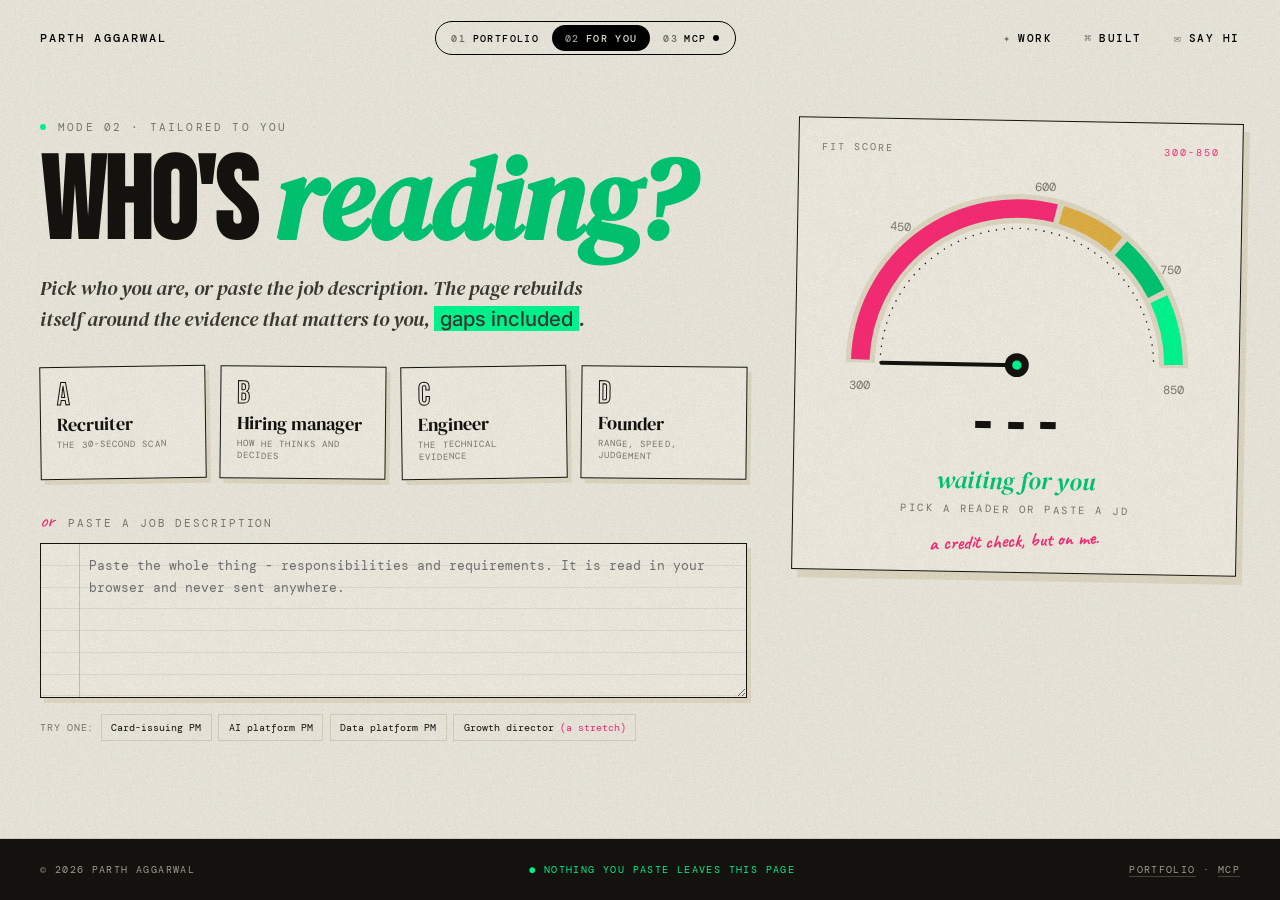
==== for/index.html @ df64978c "Add "For you" and MCP modes beside the portfolio Three ways to read one career, all driven by data/c" ====
<!DOCTYPE html>
<html lang="en">
<head>
<meta charset="UTF-8">
<meta name="viewport" content="width=device-width, initial-scale=1.0">
<title>Tailored to you - Parth Aggarwal</title>
<meta name="description" content="Pick who you are or paste a job description, and Parth Aggarwal's portfolio rebuilds itself around the evidence that matters to you - with a fit score and honest gaps.">
<meta name="theme-color" content="#F3EFE4">
<link rel="canonical" href="https://parth8.github.io/portfolio/for/">
<link rel="icon" href="../assets/favicon.svg" type="image/svg+xml">
<meta property="og:type" content="website">
<meta property="og:title" content="Is Parth a fit? Paste the job description.">
<meta property="og:description" content="The portfolio rebuilds itself around your role: requirement-by-requirement evidence, honest gaps, questions to ask.">
<meta property="og:url" content="https://parth8.github.io/portfolio/for/">
<meta property="og:image" content="https://parth8.github.io/portfolio/assets/og.png">
<meta name="twitter:card" content="summary_large_image">
<link rel="preconnect" href="https://fonts.googleapis.com">
<link rel="preconnect" href="https://fonts.gstatic.com" crossorigin>
<link href="https://fonts.googleapis.com/css2?family=Bebas+Neue&family=DM+Serif+Display:ital@0;1&family=DM+Mono:wght@400;500&family=Inter:wght@400;500;600;700&family=Caveat:wght@400;600;700&family=Fraunces:ital,opsz,wght@0,9..144,500;1,9..144,600&display=swap" rel="stylesheet">
<link rel="stylesheet" href="../css/base.css">
<link rel="stylesheet" href="../css/for.css">
<script>document.documentElement.classList.add('js')</script>
<script type="module" src="../js/for.js"></script>
</head>
<body class="page-for">

<div id="cursor" aria-hidden="true"></div>
<div id="cursor-ring" aria-hidden="true"></div>

<nav class="topnav" aria-label="Primary">
  <a href="../" class="nav-logo">Parth Aggarwal <span class="nl-tail"><span>-</span> Technical Product ✦ Platform</span></a>
  <div class="modes" role="navigation" aria-label="Ways to see Parth">
    <a class="mode" href="../"><span class="m-n">01</span> Portfolio</a>
    <a class="mode" href="./" aria-current="page"><span class="m-n">02</span> For you</a>
    <a class="mode" href="../mcp/"><span class="m-n">03</span> MCP <span class="m-new" aria-hidden="true"></span></a>
  </div>
  <div class="nav-right">
    <a href="../#sec-work" data-icon="✦">Work</a>
    <a href="../#sec-built" data-icon="⌘">Built</a>
    <a href="../#contact" data-icon="✉">Say Hi</a>
  </div>
</nav>

<main>
<section class="for-hero">
  <div class="fh-left">
    <p class="fh-eyebrow">Mode 02 · Tailored to you</p>
    <h1 class="fh-title"><span class="fh-w">Who's</span> <em class="fh-w">reading?</em></h1>
    <p class="fh-sub">Pick who you are, or paste the job description. The page rebuilds itself around the evidence that matters to you, <b>gaps included</b>.</p>

    <div class="personas" role="group" aria-label="Who are you?">
      <button type="button" class="persona" data-persona="recruiter" aria-pressed="false"><span class="pz-n">A</span><span class="pz-t">Recruiter</span><span class="pz-l">The 30-second scan</span></button>
      <button type="button" class="persona" data-persona="hiring-manager" aria-pressed="false"><span class="pz-n">B</span><span class="pz-t">Hiring manager</span><span class="pz-l">How he thinks and decides</span></button>
      <button type="button" class="persona" data-persona="engineer" aria-pressed="false"><span class="pz-n">C</span><span class="pz-t">Engineer</span><span class="pz-l">The technical evidence</span></button>
      <button type="button" class="persona" data-persona="founder" aria-pressed="false"><span class="pz-n">D</span><span class="pz-t">Founder</span><span class="pz-l">Range, speed, judgement</span></button>
    </div>

    <div class="jd">
      <label for="jdText" class="jd-label"><span>or</span> paste a job description</label>
      <textarea id="jdText" rows="6" spellcheck="false" placeholder="Paste the whole thing - responsibilities and requirements. It is read in your browser and never sent anywhere."></textarea>
      <div class="jd-row">
        <p class="jd-samples"><span>Try one:</span>
          <button type="button" data-sample="card">Card-issuing PM</button>
          <button type="button" data-sample="ai">AI platform PM</button>
          <button type="button" data-sample="data">Data platform PM</button>
          <button type="button" data-sample="growth">Growth director <i>(a stretch)</i></button>
        </p>
      </div>
      <ul class="jd-live" id="jdLive" aria-label="Requirements detected so far"></ul>
    </div>
  </div>

  <aside class="dial-card" aria-label="Fit score">
    <p class="dc-label">Fit score <span>300-850</span></p>
    <svg class="dial" id="dial" viewBox="0 0 300 172" role="img" aria-labelledby="dialText">
      <title id="dialText">Fit score: waiting for input</title>
      <g id="dialArcs"></g>
      <g id="dialTicks" font-family="DM Mono, monospace" font-size="9" fill="#7E7A70" text-anchor="middle"></g>
      <g id="needle" class="needle">
        <line x1="150" y1="150" x2="150" y2="48" stroke="#15130F" stroke-width="3" stroke-linecap="round"/>
        <circle cx="150" cy="150" r="9" fill="#15130F"/>
        <circle cx="150" cy="150" r="3.5" fill="#00FF94"/>
      </g>
    </svg>
    <p class="dc-credit" id="dialCredit">- - -</p>
    <p class="dc-band" id="dialBand">waiting for you</p>
    <p class="dc-fit" id="dialFit">pick a reader or paste a JD</p>
    <p class="dc-note">a credit check, but on me.</p>
  </aside>
</section>

<section class="for-results" id="results" aria-live="polite" hidden></section>

<noscript><p class="for-nojs">This page tailors itself with JavaScript. The <a href="../">full portfolio</a> works without it.</p></noscript>
</main>

<footer>
  <span>© 2026 Parth Aggarwal</span>
  <span class="neon">● Nothing you paste leaves this page</span>
  <span><a href="../">Portfolio</a> · <a href="../mcp/">MCP</a></span>
</footer>
</body>
</html>
---- css/base.css ----
*,*::before,*::after{box-sizing:border-box;margin:0;padding:0}
/* the custom cursor only takes over on mouse/trackpad devices (js adds .has-cursor) */
.has-cursor,.has-cursor *{cursor:none !important}
:root{
  --neon:#00FF94;
  --neon-dark:#00CC75;
  --pink:#FF2D78;
  --gold:#E6B547;
  --gold-deep:#A8822A;
  --black:#0A0A0A;
  --eggshell:#F3EFE4;
  --eggshell-warm:#EEE8D8;
  --eggshell-deep:#E6DFC9;
  --paper:#F7F3E8;
  --gray:#7E7A70;
  --gray-light:#A8A499;
  --border:#DCD5C2;
  --ink:#15130F;
}
html{scroll-behavior:smooth}
body{
  background:var(--eggshell);
  color:var(--ink);
  font-family:'Inter',sans-serif;
  font-weight:400;
  overflow-x:hidden;
}

body::after{
  content:'';
  position:fixed;inset:0;
  z-index:9000;
  pointer-events:none;
  background-image:url("data:image/svg+xml,%3Csvg viewBox='0 0 300 300' xmlns='http://www.w3.org/2000/svg'%3E%3Cfilter id='n'%3E%3CfeTurbulence type='fractalNoise' baseFrequency='0.75' numOctaves='3' stitchTiles='stitch'/%3E%3CfeColorMatrix values='0 0 0 0 0 0 0 0 0 0 0 0 0 0 0 0 0 0 0.12 0'/%3E%3C/filter%3E%3Crect width='100%25' height='100%25' filter='url(%23n)'/%3E%3C/svg%3E");
  background-repeat:repeat;
  background-size:180px 180px;
  mix-blend-mode:multiply;
  opacity:1;
}

#cursor,#cursor-ring{display:none}
.has-cursor #cursor,.has-cursor #cursor-ring{display:block}
#cursor{
  width:10px;height:10px;
  background:var(--neon);
  border-radius:50%;
  position:fixed;top:0;left:0;
  pointer-events:none;z-index:9999;
  transform:translate(-50%,-50%);
  transition:transform 0.12s ease,width 0.45s cubic-bezier(0.22,1,0.36,1),height 0.45s cubic-bezier(0.22,1,0.36,1),background 0.45s cubic-bezier(0.22,1,0.36,1),opacity 0.4s cubic-bezier(0.22,1,0.36,1);
  mix-blend-mode:difference;
  will-change:width,height,transform;
}
#cursor-ring{
  width:38px;height:38px;
  border:1px solid #fff;
  border-radius:50%;
  position:fixed;top:0;left:0;
  pointer-events:none;z-index:9998;
  transform:translate(-50%,-50%);
  transition:width 0.55s cubic-bezier(0.22,1,0.36,1),height 0.55s cubic-bezier(0.22,1,0.36,1),border-color 0.4s cubic-bezier(0.22,1,0.36,1),opacity 0.4s cubic-bezier(0.22,1,0.36,1);
  mix-blend-mode:difference;
  opacity:1;
  will-change:width,height,opacity,transform;
}
#cursor.hover{width:50px;height:50px}
#cursor-ring.hover{width:12px;height:12px;border-color:transparent;opacity:0}

.topnav{
  position:fixed;top:0;left:0;right:0;z-index:100;
  display:flex;align-items:center;justify-content:space-between;
  padding:1.3rem 2.5rem;
  mix-blend-mode:difference;
}
.nav-logo{
  font-family:'DM Mono',monospace;
  font-size:0.72rem;font-weight:500;
  letter-spacing:0.18em;text-transform:uppercase;
  color:#F3EFE4;
  text-decoration:none;
}
.nav-logo span{color:var(--neon)}
.nav-right{display:flex;gap:2rem;align-items:center}
.nav-right a{
  font-family:'DM Mono',monospace;
  font-size:0.7rem;font-weight:500;
  letter-spacing:0.14em;text-transform:uppercase;
  color:#F3EFE4;
  text-decoration:none;
  transition:color 0.2s;
  position:relative;
}
.nav-right a::before{content:attr(data-icon);margin-right:0.4rem;opacity:0.5}
.nav-right a:hover{color:var(--neon)}

.float-cta{
  position:fixed;
  bottom:2rem;right:2rem;
  z-index:99;
  display:flex;align-items:center;gap:0.7rem;
  background:var(--ink);
  color:#F3EFE4;
  padding:0.9rem 1.4rem 0.9rem 1rem;
  text-decoration:none;
  border-radius:100px;
  font-family:'DM Mono',monospace;
  font-size:0.7rem;font-weight:500;
  letter-spacing:0.1em;text-transform:uppercase;
  opacity:0;
  transform:translateY(20px) scale(0.9) rotate(-2deg);
  transition:opacity 0.4s ease,transform 0.4s ease,background 0.2s;
  box-shadow:0 6px 24px rgba(0,0,0,0.18);
}
.float-cta.visible{opacity:1;transform:translateY(0) scale(1) rotate(-2deg)}
.float-cta:hover{background:var(--neon);color:var(--ink);transform:translateY(0) scale(1.04) rotate(0deg)}
.float-cta .dot{
  width:10px;height:10px;border-radius:50%;
  background:var(--neon);
  animation:pulse-dot 1.8s ease-in-out infinite;
}
.float-cta:hover .dot{background:var(--ink)}
@keyframes pulse-dot{0%,100%{opacity:1;transform:scale(1)}50%{opacity:0.5;transform:scale(1.3)}}

/* SCROLL PROGRESS - vertical bar on left edge */
.scroll-progress{
  position:fixed;
  top:0;bottom:0;left:0;
  width:2px;
  background:transparent;
  z-index:200;
  pointer-events:none;
}
.scroll-progress-fill{
  width:100%;
  height:0%;
  background:linear-gradient(180deg,var(--neon) 0%,var(--neon) 40%,var(--pink) 100%);
  transition:height 0.08s linear;
  box-shadow:0 0 10px rgba(0,255,148,0.5);
}

/* SIDE SECTION DOTS - progress indicator */
.side-nav{
  position:fixed;
  top:50%;right:1.5rem;
  transform:translateY(-50%);
  z-index:80;
  display:flex;flex-direction:column;gap:0.85rem;
  opacity:0;
  transition:opacity 0.4s;
  pointer-events:none;
}
.side-nav.visible{opacity:1;pointer-events:auto}
.side-dot{
  width:10px;height:10px;
  border-radius:50%;
  border:1px solid var(--ink);
  background:transparent;
  position:relative;
  transition:all 0.3s cubic-bezier(0.22,1,0.36,1);
  text-decoration:none;
  display:block;
  box-shadow:0 0 0 2px rgba(243,239,228,0.55);
}
.side-dot::before{
  content:attr(data-label);
  position:absolute;
  right:calc(100% + 0.85rem);
  top:50%;transform:translateY(-50%) translateX(6px);
  font-family:'DM Mono',monospace;
  font-size:0.6rem;letter-spacing:0.15em;text-transform:uppercase;
  color:var(--ink);
  white-space:nowrap;
  opacity:0;
  transition:opacity 0.25s,transform 0.25s;
  pointer-events:none;
  background:rgba(243,239,228,0.9);
  padding:0.25rem 0.5rem;
  border-radius:3px;
}
/* labels on hover/focus only, so the active one never sits on top of content */
.side-dot:hover::before,.side-dot:focus-visible::before{opacity:1;transform:translateY(-50%) translateX(0)}
.side-dot.active{background:var(--neon);border-color:var(--neon);transform:scale(1.3)}
.side-dot:hover{transform:scale(1.3)}
.side-dot.active:hover{transform:scale(1.4)}


.reveal{opacity:0;transform:translateY(24px);transition:opacity 0.8s ease,transform 0.8s ease}
.reveal.visible{opacity:1;transform:translateY(0)}

@media(max-width:900px){
  .side-nav{display:none}
  .scroll-progress{display:none}
  .float-cta{bottom:1rem;right:1rem;padding:0.7rem 1rem}
  .topnav{padding:1rem 1.5rem}
  .nav-right{display:none}
}

/* keyboard focus is always visible, whatever the custom cursor is doing */
:focus-visible{outline:2px solid var(--pink);outline-offset:3px}
a:focus:not(:focus-visible),button:focus:not(:focus-visible){outline:none}
[id^="sec-"],#contact,.project{scroll-margin-top:4.5rem}


@media (prefers-reduced-motion:reduce){
  html{scroll-behavior:auto}
  *,*::before,*::after{
    animation-duration:0.001ms !important;
    animation-iteration-count:1 !important;
    transition-duration:0.001ms !important;
  }
}

/* MODE SWITCH - Portfolio · For you · MCP, in the top bar of every page.
   The top bar blends with difference, so cream lines read on light and dark sections alike. */
.modes{
  display:inline-flex;align-items:center;gap:0;
  border:1px solid #F3EFE4;border-radius:100px;padding:3px;
}
.mode{
  font-family:'DM Mono',monospace;font-size:0.62rem;font-weight:500;letter-spacing:0.14em;text-transform:uppercase;
  color:#F3EFE4;text-decoration:none;
  padding:0.42rem 0.8rem;border-radius:100px;
  display:inline-flex;align-items:center;gap:0.4rem;
  transition:background 0.3s,color 0.3s;
  position:relative;
}
.mode .m-n{opacity:0.55}
.mode:hover{background:rgba(243,239,228,0.18)}
.mode[aria-current="page"]{background:#F3EFE4;color:#0A0A0A}
.mode[aria-current="page"] .m-n{opacity:0.7}
.mode .m-new{width:6px;height:6px;border-radius:50%;background:#F3EFE4;animation:pulse-dot 1.8s ease-in-out infinite}
.topnav .nav-logo .nl-tail{white-space:nowrap}
@media(max-width:1320px){.topnav .nav-logo .nl-tail{display:none}}
@media(max-width:1160px){.nav-right a:nth-child(n+3):not(:last-child){display:none}}
@media(max-width:900px){
  .mode{padding:0.38rem 0.6rem;font-size:0.56rem;letter-spacing:0.1em}
  .mode .m-n{display:none}
}

/* FOOTER (shared by every page) */
footer{
  background:var(--ink);
  color:var(--gray-light);
  padding:1.5rem 2.5rem;
  display:flex;justify-content:space-between;align-items:center;flex-wrap:wrap;gap:1rem;
  font-family:'DM Mono',monospace;
  font-size:0.62rem;letter-spacing:0.14em;text-transform:uppercase;
}
footer span.neon{color:var(--neon)}
footer a{color:inherit;text-decoration:none;border-bottom:1px solid #4a463c}
footer a:hover{color:var(--neon);border-color:var(--neon)}
@media(max-width:380px){.topnav .nav-logo{font-size:0.62rem;letter-spacing:0.12em}.mode{padding:0.36rem 0.5rem}}
---- css/for.css ----
/* "FOR YOU" - the portfolio rebuilt around one reader */
.page-for main{padding-top:4.5rem}
.for-hero{
  display:grid;grid-template-columns:minmax(0,1.35fr) minmax(300px,0.85fr);gap:3rem;align-items:start;
  padding:3rem 2.5rem 3.5rem;border-bottom:1px solid var(--border);
}
.fh-eyebrow{font-family:'DM Mono',monospace;font-size:0.68rem;letter-spacing:0.2em;text-transform:uppercase;color:var(--gray);display:flex;align-items:center;gap:0.75rem}
.fh-eyebrow::before{content:'';width:6px;height:6px;border-radius:50%;background:var(--neon);animation:pulse-dot 1.8s ease-in-out infinite}
.fh-title{font-family:'Bebas Neue',sans-serif;font-size:clamp(4rem,9vw,8.5rem);line-height:0.86;letter-spacing:-0.01em;margin:1rem 0 1.25rem}
.fh-title em{font-family:'DM Serif Display',serif;font-style:italic;color:var(--neon-dark);letter-spacing:-0.02em}
.fh-w{display:inline-block;animation:fhIn 0.9s cubic-bezier(0.22,1,0.36,1) both}
.fh-title em.fh-w{animation-delay:0.12s}
@keyframes fhIn{from{opacity:0;transform:translateY(40%) rotate(2deg)}to{opacity:1;transform:none}}
.fh-sub{font-family:'DM Serif Display',serif;font-style:italic;font-size:clamp(1.1rem,1.6vw,1.35rem);line-height:1.45;max-width:36rem;color:#3d3b34}
.fh-sub b{font-family:'Inter',sans-serif;font-style:normal;font-weight:500;background:var(--neon);padding:0 0.3em;white-space:nowrap}

/* persona cards */
.personas{display:grid;grid-template-columns:repeat(4,minmax(0,1fr));gap:0.9rem;margin:2rem 0 1.75rem}
.persona{
  font:inherit;color:var(--ink);text-align:left;cursor:pointer;
  background:var(--paper);border:1.5px solid var(--ink);padding:0.9rem 1rem 1rem;
  display:flex;flex-direction:column;gap:0.2rem;position:relative;
  box-shadow:4px 5px 0 var(--eggshell-deep);
  transition:transform 0.4s cubic-bezier(0.34,1.56,0.64,1),background 0.3s,color 0.3s,box-shadow 0.35s;
}
.persona:nth-child(odd){transform:rotate(-0.8deg)}
.persona:nth-child(even){transform:rotate(0.6deg)}
.persona:hover{transform:translateY(-4px) rotate(0deg);box-shadow:6px 8px 0 var(--pink)}
.persona[aria-pressed="true"]{background:var(--ink);color:var(--eggshell);transform:translateY(-6px) rotate(0deg);box-shadow:6px 8px 0 var(--neon)}
.pz-n{font-family:'Bebas Neue',sans-serif;font-size:2rem;line-height:0.9;color:transparent;-webkit-text-stroke:1px var(--ink);transition:color 0.3s}
.persona:hover .pz-n{color:var(--pink);-webkit-text-stroke-color:var(--pink)}
.persona[aria-pressed="true"] .pz-n{color:var(--neon);-webkit-text-stroke-color:var(--neon)}
.pz-t{font-family:'DM Serif Display',serif;font-size:1.15rem;line-height:1.15}
.pz-l{font-family:'DM Mono',monospace;font-size:0.56rem;letter-spacing:0.12em;text-transform:uppercase;color:var(--gray)}
.persona[aria-pressed="true"] .pz-l{color:var(--gray-light)}

/* the JD box: a sheet of paper with a ruled margin */
.jd{position:relative}
.jd-label{display:block;font-family:'DM Mono',monospace;font-size:0.66rem;letter-spacing:0.18em;text-transform:uppercase;color:var(--gray);margin-bottom:0.6rem}
.jd-label span{font-family:'Caveat',cursive;font-size:1.3rem;letter-spacing:0;text-transform:none;color:var(--pink);margin-right:0.35rem}
.jd textarea{
  width:100%;resize:vertical;min-height:9rem;
  font-family:'DM Mono',monospace;font-size:0.8rem;line-height:1.7;color:var(--ink);
  background:
    linear-gradient(90deg,transparent 2.4rem,rgba(255,45,120,0.35) 2.4rem,rgba(255,45,120,0.35) calc(2.4rem + 1px),transparent calc(2.4rem + 1px)),
    repeating-linear-gradient(transparent 0 calc(1.36rem - 1px),rgba(21,19,15,0.08) calc(1.36rem - 1px) 1.36rem),
    var(--paper);
  background-attachment:local;
  border:1.5px solid var(--ink);padding:0.7rem 1rem 0.7rem 3rem;
  box-shadow:4px 5px 0 var(--eggshell-deep);
  transition:box-shadow 0.3s,border-color 0.3s;
}
.jd textarea:focus{outline:none;box-shadow:6px 8px 0 var(--neon)}
.jd-row{display:flex;justify-content:space-between;align-items:center;gap:1rem;margin-top:0.8rem;flex-wrap:wrap}
.jd-samples{display:flex;flex-wrap:wrap;gap:0.4rem;align-items:center;font-family:'DM Mono',monospace;font-size:0.6rem;letter-spacing:0.08em;text-transform:uppercase;color:var(--gray)}
.jd-samples button{
  font:inherit;color:var(--ink);background:var(--eggshell);border:1px solid var(--border);padding:0.35rem 0.6rem;cursor:pointer;
  transition:background 0.2s,border-color 0.2s,transform 0.3s cubic-bezier(0.22,1,0.36,1);
}
.jd-samples button:hover{background:var(--neon);border-color:var(--ink);transform:translateY(-2px) rotate(-1deg)}
.jd-samples i{font-style:normal;color:var(--pink)}
.jd-live{list-style:none;display:flex;flex-wrap:wrap;gap:0.4rem;margin-top:1rem;min-height:1.6rem}
.jd-live li{
  font-family:'DM Mono',monospace;font-size:0.6rem;letter-spacing:0.08em;text-transform:uppercase;
  padding:0.32rem 0.6rem;border:1px solid var(--ink);background:var(--paper);
  animation:chipIn 0.45s cubic-bezier(0.34,1.56,0.64,1) both;
}
.jd-live li.s-core{background:var(--neon)}
.jd-live li.s-strong{background:#B6F0D3}
.jd-live li.s-working{background:#FFE7A0}
.jd-live li.s-adjacent,.jd-live li.s-gap{background:#FFC9D7;border-style:dashed}
@keyframes chipIn{from{opacity:0;transform:translateY(8px) scale(0.85)}to{opacity:1;transform:none}}

/* the dial: a credit score for a candidate */
.dial-card{
  position:sticky;top:5.5rem;
  background:var(--paper);border:1.5px solid var(--ink);padding:1.4rem 1.4rem 1.2rem;text-align:center;
  box-shadow:6px 8px 0 var(--eggshell-deep);transform:rotate(1deg);
}
.dc-label{font-family:'DM Mono',monospace;font-size:0.62rem;letter-spacing:0.2em;text-transform:uppercase;color:var(--gray);display:flex;justify-content:space-between}
.dc-label span{color:var(--pink)}
.dial{display:block;width:100%;height:auto;margin:0.6rem 0 0.2rem;overflow:visible}
.needle{transform-origin:150px 150px;transform:rotate(-90deg);transition:transform 1.1s cubic-bezier(0.34,1.4,0.64,1)}
.needle.idle{animation:needleIdle 3.4s ease-in-out infinite}
@keyframes needleIdle{0%,100%{transform:rotate(-78deg)}50%{transform:rotate(-52deg)}}
.dc-go{
  display:inline-flex;align-items:center;gap:0.4rem;margin-top:0.9rem;
  font-family:'DM Mono',monospace;font-size:0.64rem;letter-spacing:0.14em;text-transform:uppercase;text-decoration:none;
  color:var(--eggshell);background:var(--ink);padding:0.6rem 0.9rem;
  animation:chipIn 0.45s cubic-bezier(0.34,1.56,0.64,1) both;
  transition:background 0.25s,color 0.25s;
}
.dc-go:hover{background:var(--neon);color:var(--ink)}
.dc-go span{display:inline-block;animation:bob 1.6s ease-in-out infinite}
@keyframes bob{50%{transform:translateY(3px)}}
.dc-credit{font-family:'Bebas Neue',sans-serif;font-size:4.4rem;line-height:0.9;letter-spacing:0.02em}
.dc-band{font-family:'DM Serif Display',serif;font-style:italic;font-size:1.5rem;color:var(--neon-dark);margin-top:0.2rem}
.dial-card.b-stretch .dc-band{color:var(--pink)}
.dial-card.b-fair .dc-band{color:var(--gold-deep)}
.dc-fit{font-family:'DM Mono',monospace;font-size:0.66rem;letter-spacing:0.14em;text-transform:uppercase;color:var(--gray);margin-top:0.4rem}
.dc-note{font-family:'Caveat',cursive;font-weight:700;font-size:1.2rem;color:var(--pink);transform:rotate(-3deg);margin-top:0.8rem}

/* results */
.for-results{padding:3.5rem 2.5rem 5rem;scroll-margin-top:4.5rem}
.fr-head{display:flex;justify-content:space-between;align-items:flex-end;gap:1.5rem;flex-wrap:wrap;padding-bottom:1.5rem;border-bottom:2px solid var(--ink);margin-bottom:2.5rem}
.fr-kicker{font-family:'DM Mono',monospace;font-size:0.66rem;letter-spacing:0.2em;text-transform:uppercase;color:var(--gray)}
.fr-title{font-family:'Bebas Neue',sans-serif;font-size:clamp(2.6rem,6vw,5rem);line-height:0.9;margin-top:0.4rem}
.fr-title em{font-family:'DM Serif Display',serif;font-style:italic;color:var(--neon-dark)}
.fr-actions{display:flex;gap:0.6rem;flex-wrap:wrap}
.fr-btn{
  font-family:'DM Mono',monospace;font-size:0.66rem;letter-spacing:0.12em;text-transform:uppercase;text-decoration:none;
  color:var(--ink);border:1.5px solid var(--ink);background:transparent;padding:0.7rem 1rem;cursor:pointer;
  display:inline-flex;align-items:center;gap:0.45rem;
  transition:background 0.25s,color 0.25s,transform 0.3s cubic-bezier(0.22,1,0.36,1);
}
.fr-btn.primary{background:var(--ink);color:var(--eggshell)}
.fr-btn:hover{background:var(--pink);border-color:var(--pink);color:var(--eggshell);transform:translateY(-3px)}
.fr-block{margin-bottom:3rem;animation:blockIn 0.7s cubic-bezier(0.22,1,0.36,1) both}
.fr-block:nth-child(2){animation-delay:0.08s}.fr-block:nth-child(3){animation-delay:0.16s}.fr-block:nth-child(4){animation-delay:0.24s}
.fr-block:nth-child(5){animation-delay:0.32s}.fr-block:nth-child(6){animation-delay:0.4s}.fr-block:nth-child(7){animation-delay:0.48s}
@keyframes blockIn{from{opacity:0;transform:translateY(24px)}to{opacity:1;transform:none}}
.fr-h{font-family:'DM Mono',monospace;font-size:0.68rem;letter-spacing:0.2em;text-transform:uppercase;color:var(--gray);display:flex;align-items:center;gap:1rem;margin-bottom:1.2rem}
.fr-h::after{content:'';flex:1;height:1px;background:var(--border)}
.fr-h b{color:var(--pink);font-weight:500}

.fr-short{list-style:none;display:grid;gap:1rem}
.fr-short li{font-family:'Fraunces',serif;font-weight:500;font-size:clamp(1.15rem,1.9vw,1.55rem);line-height:1.35;padding-left:2.2rem;position:relative}
.fr-short li::before{content:'✦';position:absolute;left:0;top:0.1em;color:var(--neon-dark);font-size:0.9em}
.fr-short li b{font-family:'Inter',sans-serif;font-weight:600;font-size:0.72em;background:var(--ink);color:var(--eggshell);padding:0.1em 0.4em;display:inline-block;transform:rotate(-1.5deg);margin-right:0.35rem}

.facts{display:grid;grid-template-columns:repeat(4,minmax(0,1fr));border:1.5px solid var(--ink);background:var(--paper)}
.fact{padding:1rem 1.1rem;border-right:1px solid var(--border)}
.fact:last-child{border-right:none}
.fact dt{font-family:'DM Mono',monospace;font-size:0.58rem;letter-spacing:0.16em;text-transform:uppercase;color:var(--gray);margin-bottom:0.35rem}
.fact dd{font-family:'DM Serif Display',serif;font-size:1.05rem;line-height:1.3}

/* requirement -> evidence ledger */
.ledger{border-top:2px solid var(--ink)}
.lg-row{
  display:grid;grid-template-columns:minmax(180px,0.8fr) minmax(0,2fr) auto;gap:1.5rem;align-items:start;
  padding:1.1rem 0;border-bottom:1px solid var(--border);
  animation:rowIn 0.55s cubic-bezier(0.22,1,0.36,1) both;
}
@keyframes rowIn{from{opacity:0;transform:translateX(-14px)}to{opacity:1;transform:none}}
.lg-req{font-family:'DM Serif Display',serif;font-size:1.15rem;line-height:1.2}
.lg-badge{display:inline-block;margin-top:0.4rem;font-family:'DM Mono',monospace;font-size:0.55rem;letter-spacing:0.14em;text-transform:uppercase;padding:0.2rem 0.45rem;border:1px solid var(--ink)}
.lg-badge.s-core{background:var(--neon)}
.lg-badge.s-strong{background:#B6F0D3}
.lg-badge.s-working{background:#FFE7A0}
.lg-badge.s-adjacent,.lg-badge.s-gap{background:#FFC9D7}
.lg-asked{display:block;margin-top:0.45rem;font-family:'DM Mono',monospace;font-size:0.58rem;letter-spacing:0.06em;color:var(--gray);line-height:1.5}
.lg-quote{font-size:0.95rem;line-height:1.65;color:#3d3b34}
.lg-quote q{quotes:'“' '”'}
.lg-more{display:block;margin-top:0.4rem;font-family:'DM Mono',monospace;font-size:0.6rem;letter-spacing:0.1em;text-transform:uppercase;color:var(--gray)}
.lg-src{font-family:'DM Mono',monospace;font-size:0.6rem;letter-spacing:0.1em;text-transform:uppercase;color:var(--ink);text-decoration:none;border-bottom:1px solid var(--ink);white-space:nowrap}
.lg-src:hover{color:var(--pink);border-color:var(--pink)}

.reads{display:grid;grid-template-columns:repeat(4,minmax(0,1fr));gap:1rem}
.read{
  display:flex;flex-direction:column;gap:0.5rem;text-decoration:none;color:var(--ink);
  background:var(--paper);border:1.5px solid var(--ink);padding:1.1rem 1.1rem 1.2rem;
  box-shadow:4px 5px 0 var(--eggshell-deep);
  transition:transform 0.4s cubic-bezier(0.34,1.56,0.64,1),box-shadow 0.35s;
}
.read:nth-child(odd){transform:rotate(-0.6deg)}
.read:nth-child(even){transform:rotate(0.5deg)}
.read:hover{transform:translateY(-6px) rotate(0deg);box-shadow:6px 9px 0 var(--neon)}
.read-n{font-family:'DM Mono',monospace;font-size:0.58rem;letter-spacing:0.16em;text-transform:uppercase;color:var(--pink)}
.read-t{font-family:'DM Serif Display',serif;font-size:1.1rem;line-height:1.2}
.read-m{font-family:'Bebas Neue',sans-serif;font-size:1.6rem;line-height:0.95;color:var(--neon-dark)}
.read-s{font-size:0.8rem;line-height:1.5;color:var(--gray)}

.gaps{display:grid;grid-template-columns:repeat(auto-fit,minmax(260px,1fr));gap:1rem}
.gap{border:1.5px dashed var(--pink);background:rgba(255,45,120,0.04);padding:1.1rem 1.2rem}
.gap h4{font-family:'DM Serif Display',serif;font-weight:400;font-size:1.1rem;margin-bottom:0.4rem}
.gap p{font-size:0.88rem;line-height:1.6;color:#3d3b34}
.gap-none{font-family:'Caveat',cursive;font-weight:700;font-size:1.35rem;color:var(--neon-dark)}
.notes{list-style:none;display:grid;gap:0.5rem}
.notes li{font-size:0.9rem;line-height:1.6;padding-left:1.3rem;position:relative}
.notes li::before{content:'!';position:absolute;left:0;font-family:'Bebas Neue',sans-serif;color:var(--pink)}
.qs{counter-reset:q;list-style:none;display:grid;gap:0.8rem}
.qs li{counter-increment:q;font-size:0.95rem;line-height:1.6;padding-left:2.6rem;position:relative}
.qs li::before{content:counter(q,decimal-leading-zero);position:absolute;left:0;top:-0.1em;font-family:'Bebas Neue',sans-serif;font-size:1.6rem;color:transparent;-webkit-text-stroke:1px var(--ink)}
.read .chips{margin-top:auto;padding-top:0.4rem}
.chips.also span{font-size:0.7rem;color:var(--ink);border-color:var(--ink);background:var(--neon)}
.fr-short.principles li{font-size:clamp(1.05rem,1.6vw,1.3rem)}
.chips{display:flex;flex-wrap:wrap;gap:0.4rem}
.chips span{font-family:'DM Mono',monospace;font-size:0.62rem;padding:0.35rem 0.65rem;border:1px solid var(--border);background:var(--paper);color:var(--gray)}

.fr-cta{background:var(--ink);color:var(--eggshell);padding:2.2rem 2rem;display:flex;justify-content:space-between;align-items:center;gap:1.5rem;flex-wrap:wrap;transform:rotate(-0.4deg);box-shadow:8px 10px 0 var(--neon)}
.fr-cta p{font-family:'DM Serif Display',serif;font-size:clamp(1.3rem,2.4vw,1.9rem);line-height:1.2;max-width:34rem}
.fr-cta p em{color:var(--neon)}
.fr-cta .fr-btn{color:var(--eggshell);border-color:var(--eggshell)}
.fr-cta .fr-btn.primary{background:var(--neon);color:var(--ink);border-color:var(--neon)}
.fr-cta .fr-btn:hover{background:var(--pink);border-color:var(--pink);color:var(--eggshell)}
.fr-empty{font-family:'DM Serif Display',serif;font-style:italic;font-size:1.3rem;color:var(--gray)}
.for-nojs{padding:2rem 2.5rem;font-family:'DM Serif Display',serif;font-size:1.2rem}
.copied{position:fixed;left:50%;bottom:2rem;transform:translateX(-50%);background:var(--ink);color:var(--neon);font-family:'DM Mono',monospace;font-size:0.7rem;letter-spacing:0.14em;text-transform:uppercase;padding:0.7rem 1.1rem;z-index:200;animation:chipIn 0.4s cubic-bezier(0.34,1.56,0.64,1) both}

@media(max-width:1100px){
  .personas{grid-template-columns:repeat(2,minmax(0,1fr))}
  .reads{grid-template-columns:repeat(2,minmax(0,1fr))}
  .facts{grid-template-columns:repeat(2,minmax(0,1fr))}
  .fact:nth-child(2){border-right:none}
  .fact:nth-child(-n+2){border-bottom:1px solid var(--border)}
}
@media(max-width:900px){
  .for-hero{grid-template-columns:1fr;padding:2rem 1.5rem 2.5rem;gap:2rem}
  .dial-card{position:static;transform:none;max-width:420px}
  .for-results{padding:2.5rem 1.5rem 4rem}
  .lg-row{grid-template-columns:1fr;gap:0.5rem}
  .reads{grid-template-columns:1fr}
  .fr-short li{font-size:1.08rem;padding-left:1.8rem}
  .fr-head{margin-bottom:1.8rem}
  .facts{grid-template-columns:1fr}
  .fact{border-right:none;border-bottom:1px solid var(--border)}
  .fact:last-child{border-bottom:none}
  .fr-cta{transform:none;padding:1.6rem 1.3rem}
}

/* without JavaScript the controls can't do anything, so they step aside for the note */
html:not(.js) .personas,html:not(.js) .jd,html:not(.js) .dial-card{display:none}
html:not(.js) .for-hero{grid-template-columns:1fr}
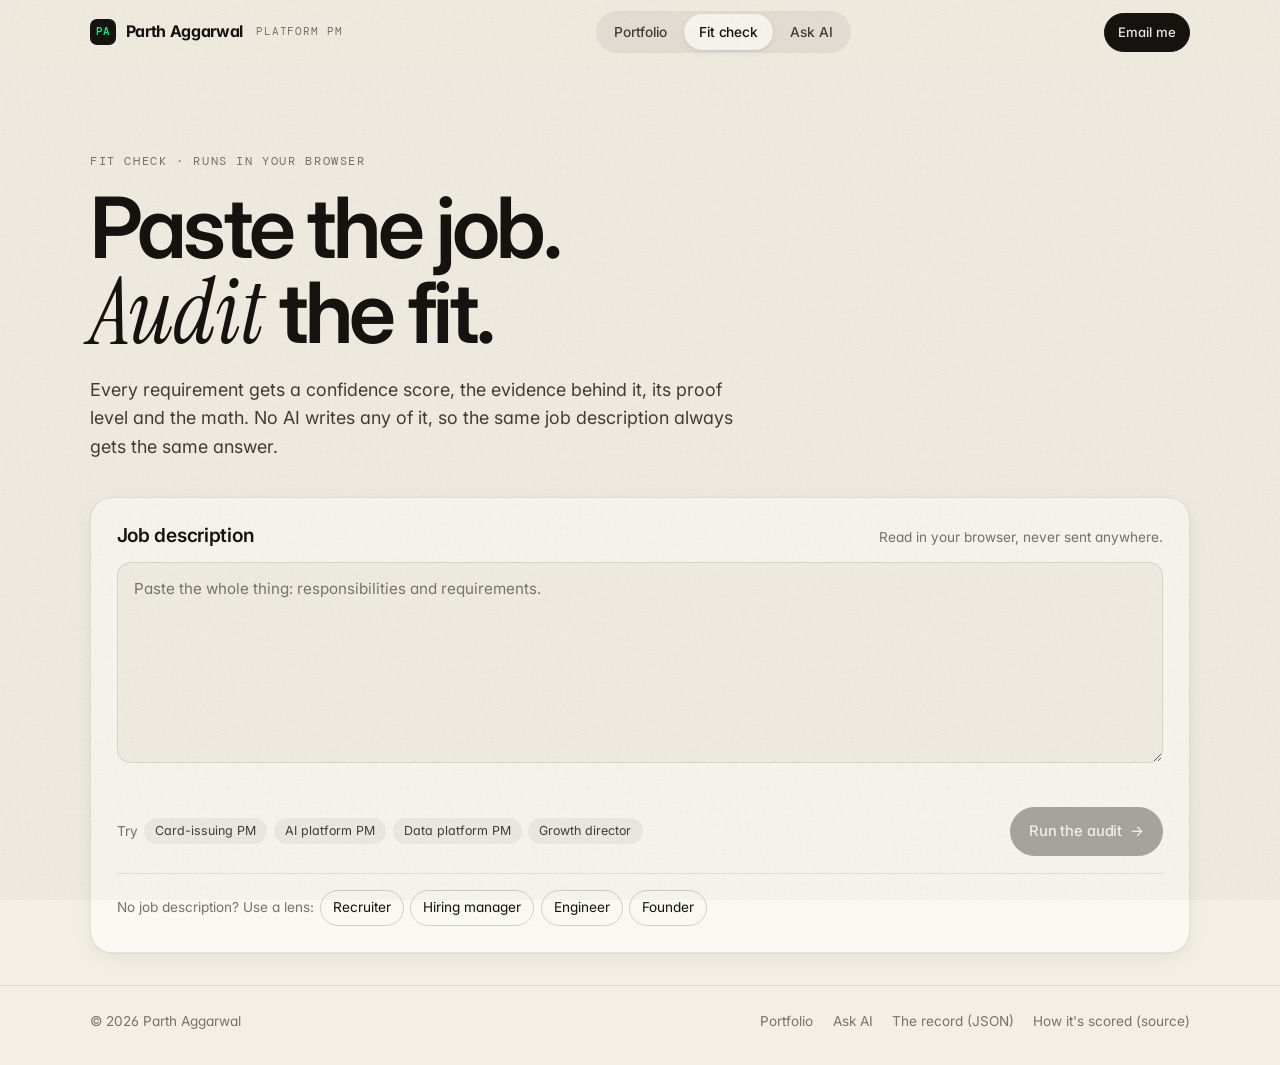
==== commit 62fb3c06: "Redesign: a door to three modes, and an audit-grade fit score - Refined-paper design system shared b" ====
--- a/for/index.html
+++ b/for/index.html
@@ -3,20 +3,20 @@
 <head>
 <meta charset="UTF-8">
 <meta name="viewport" content="width=device-width, initial-scale=1.0">
-<title>Tailored to you - Parth Aggarwal</title>
-<meta name="description" content="Pick who you are or paste a job description, and Parth Aggarwal's portfolio rebuilds itself around the evidence that matters to you - with a fit score and honest gaps.">
+<title>Fit check - Parth Aggarwal</title>
+<meta name="description" content="Paste a job description and audit Parth Aggarwal's fit: every requirement gets a confidence score, the evidence behind it, its proof level and the math. Runs in your browser.">
 <meta name="theme-color" content="#F3EFE4">
 <link rel="canonical" href="https://parth8.github.io/portfolio/for/">
 <link rel="icon" href="../assets/favicon.svg" type="image/svg+xml">
 <meta property="og:type" content="website">
-<meta property="og:title" content="Is Parth a fit? Paste the job description.">
-<meta property="og:description" content="The portfolio rebuilds itself around your role: requirement-by-requirement evidence, honest gaps, questions to ask.">
+<meta property="og:title" content="Is Parth a fit? Audit it, line by line.">
+<meta property="og:description" content="A fit score you can audit: confidence per requirement, proof levels, sources and the math.">
 <meta property="og:url" content="https://parth8.github.io/portfolio/for/">
 <meta property="og:image" content="https://parth8.github.io/portfolio/assets/og.png">
 <meta name="twitter:card" content="summary_large_image">
 <link rel="preconnect" href="https://fonts.googleapis.com">
 <link rel="preconnect" href="https://fonts.gstatic.com" crossorigin>
-<link href="https://fonts.googleapis.com/css2?family=Bebas+Neue&family=DM+Serif+Display:ital@0;1&family=DM+Mono:wght@400;500&family=Inter:wght@400;500;600;700&family=Caveat:wght@400;600;700&family=Fraunces:ital,opsz,wght@0,9..144,500;1,9..144,600&display=swap" rel="stylesheet">
+<link href="https://fonts.googleapis.com/css2?family=Inter:opsz,wght@14..32,400..700&family=Instrument+Serif:ital@0;1&family=DM+Mono:wght@400;500&display=swap" rel="stylesheet">
 <link rel="stylesheet" href="../css/base.css">
 <link rel="stylesheet" href="../css/for.css">
 <script>document.documentElement.classList.add('js')</script>
@@ -24,80 +24,59 @@
 </head>
 <body class="page-for">
 
-<div id="cursor" aria-hidden="true"></div>
-<div id="cursor-ring" aria-hidden="true"></div>
+<header class="bar" id="bar">
+  <div class="bar-in">
+    <a class="mark" href="../"><i>PA</i><b>Parth Aggarwal</b><small>Platform PM</small></a>
+    <nav class="seg" aria-label="Ways to meet Parth">
+      <a href="../">Portfolio</a>
+      <a href="./" aria-current="page">Fit check</a>
+      <a href="../mcp/">Ask AI</a>
+    </nav>
+    <div class="bar-cta"><a class="btn sm primary" href="mailto:8parthaggarwal1999@gmail.com?subject=Hello%20Parth"><span>Email<span class="long"> me</span></span></a></div>
+  </div>
+</header>
 
-<nav class="topnav" aria-label="Primary">
-  <a href="../" class="nav-logo">Parth Aggarwal <span class="nl-tail"><span>-</span> Technical Product ✦ Platform</span></a>
-  <div class="modes" role="navigation" aria-label="Ways to see Parth">
-    <a class="mode" href="../"><span class="m-n">01</span> Portfolio</a>
-    <a class="mode" href="./" aria-current="page"><span class="m-n">02</span> For you</a>
-    <a class="mode" href="../mcp/"><span class="m-n">03</span> MCP <span class="m-new" aria-hidden="true"></span></a>
-  </div>
-  <div class="nav-right">
-    <a href="../#sec-work" data-icon="✦">Work</a>
-    <a href="../#sec-built" data-icon="⌘">Built</a>
-    <a href="../#contact" data-icon="✉">Say Hi</a>
-  </div>
-</nav>
+<main class="wrap">
+  <section class="intro">
+    <p class="eyebrow" data-reveal>Fit check · runs in your browser</p>
+    <h1 class="display" data-reveal data-d="1">Paste the job.<br><em>Audit</em> the fit.</h1>
+    <p class="lead" data-reveal data-d="2">Every requirement gets a confidence score, the evidence behind it, its proof level and the math. No AI writes any of it, so the same job description always gets the same answer.</p>
+  </section>
 
-<main>
-<section class="for-hero">
-  <div class="fh-left">
-    <p class="fh-eyebrow">Mode 02 · Tailored to you</p>
-    <h1 class="fh-title"><span class="fh-w">Who's</span> <em class="fh-w">reading?</em></h1>
-    <p class="fh-sub">Pick who you are, or paste the job description. The page rebuilds itself around the evidence that matters to you, <b>gaps included</b>.</p>
+  <section class="input card" data-reveal data-d="2" aria-label="Your role">
+    <div class="in-head">
+      <label for="jdText" class="h3">Job description</label>
+      <span class="muted in-note">Read in your browser, never sent anywhere.</span>
+    </div>
+    <textarea id="jdText" rows="7" spellcheck="false" placeholder="Paste the whole thing: responsibilities and requirements."></textarea>
+    <ul class="detected" id="detected" aria-label="Requirements detected so far"></ul>
+    <div class="in-foot">
+      <div class="samples"><span class="muted">Try</span>
+        <button type="button" class="chip" data-sample="card">Card-issuing PM</button>
+        <button type="button" class="chip" data-sample="ai">AI platform PM</button>
+        <button type="button" class="chip" data-sample="data">Data platform PM</button>
+        <button type="button" class="chip" data-sample="growth">Growth director</button>
+      </div>
+      <button type="button" class="btn primary" id="run" disabled>Run the audit <span class="arr" aria-hidden="true">→</span></button>
+    </div>
+    <div class="lenses"><span class="muted">No job description? Use a lens:</span>
+      <button type="button" class="lens" data-persona="recruiter">Recruiter</button>
+      <button type="button" class="lens" data-persona="hiring-manager">Hiring manager</button>
+      <button type="button" class="lens" data-persona="engineer">Engineer</button>
+      <button type="button" class="lens" data-persona="founder">Founder</button>
+    </div>
+  </section>
 
-    <div class="personas" role="group" aria-label="Who are you?">
-      <button type="button" class="persona" data-persona="recruiter" aria-pressed="false"><span class="pz-n">A</span><span class="pz-t">Recruiter</span><span class="pz-l">The 30-second scan</span></button>
-      <button type="button" class="persona" data-persona="hiring-manager" aria-pressed="false"><span class="pz-n">B</span><span class="pz-t">Hiring manager</span><span class="pz-l">How he thinks and decides</span></button>
-      <button type="button" class="persona" data-persona="engineer" aria-pressed="false"><span class="pz-n">C</span><span class="pz-t">Engineer</span><span class="pz-l">The technical evidence</span></button>
-      <button type="button" class="persona" data-persona="founder" aria-pressed="false"><span class="pz-n">D</span><span class="pz-t">Founder</span><span class="pz-l">Range, speed, judgement</span></button>
-    </div>
+  <section class="results" id="results" aria-live="polite" hidden></section>
 
-    <div class="jd">
-      <label for="jdText" class="jd-label"><span>or</span> paste a job description</label>
-      <textarea id="jdText" rows="6" spellcheck="false" placeholder="Paste the whole thing - responsibilities and requirements. It is read in your browser and never sent anywhere."></textarea>
-      <div class="jd-row">
-        <p class="jd-samples"><span>Try one:</span>
-          <button type="button" data-sample="card">Card-issuing PM</button>
-          <button type="button" data-sample="ai">AI platform PM</button>
-          <button type="button" data-sample="data">Data platform PM</button>
-          <button type="button" data-sample="growth">Growth director <i>(a stretch)</i></button>
-        </p>
-      </div>
-      <ul class="jd-live" id="jdLive" aria-label="Requirements detected so far"></ul>
-    </div>
-  </div>
-
-  <aside class="dial-card" aria-label="Fit score">
-    <p class="dc-label">Fit score <span>300-850</span></p>
-    <svg class="dial" id="dial" viewBox="0 0 300 172" role="img" aria-labelledby="dialText">
-      <title id="dialText">Fit score: waiting for input</title>
-      <g id="dialArcs"></g>
-      <g id="dialTicks" font-family="DM Mono, monospace" font-size="9" fill="#7E7A70" text-anchor="middle"></g>
-      <g id="needle" class="needle">
-        <line x1="150" y1="150" x2="150" y2="48" stroke="#15130F" stroke-width="3" stroke-linecap="round"/>
-        <circle cx="150" cy="150" r="9" fill="#15130F"/>
-        <circle cx="150" cy="150" r="3.5" fill="#00FF94"/>
-      </g>
-    </svg>
-    <p class="dc-credit" id="dialCredit">- - -</p>
-    <p class="dc-band" id="dialBand">waiting for you</p>
-    <p class="dc-fit" id="dialFit">pick a reader or paste a JD</p>
-    <p class="dc-note">a credit check, but on me.</p>
-  </aside>
-</section>
-
-<section class="for-results" id="results" aria-live="polite" hidden></section>
-
-<noscript><p class="for-nojs">This page tailors itself with JavaScript. The <a href="../">full portfolio</a> works without it.</p></noscript>
+  <noscript><p class="nojs">The audit runs in JavaScript. The <a href="../">portfolio</a> shows the same evidence, and <a href="../data/career.json">career.json</a> is the full record.</p></noscript>
 </main>
 
-<footer>
-  <span>© 2026 Parth Aggarwal</span>
-  <span class="neon">● Nothing you paste leaves this page</span>
-  <span><a href="../">Portfolio</a> · <a href="../mcp/">MCP</a></span>
+<footer class="foot">
+  <div class="foot-in">
+    <span>© 2026 Parth Aggarwal</span>
+    <nav aria-label="Footer"><a href="../">Portfolio</a><a href="../mcp/">Ask AI</a><a href="../data/career.json">The record (JSON)</a><a href="https://github.com/Parth8/portfolio/blob/main/js/career-engine.js" target="_blank" rel="noopener">How it's scored (source)</a></nav>
+  </div>
 </footer>
 </body>
 </html>
--- a/css/base.css
+++ b/css/base.css
@@ -1,252 +1,161 @@
+/* REFINED PAPER - the design system every page shares.
+   Three typefaces (Inter, Instrument Serif, DM Mono), one accent, and one meaning for colour:
+   green is proof. Shapes carry the proof tier too, so it never depends on colour alone:
+   ● verified   ◐ corroborated   ○ self-reported */
+
 *,*::before,*::after{box-sizing:border-box;margin:0;padding:0}
-/* the custom cursor only takes over on mouse/trackpad devices (js adds .has-cursor) */
-.has-cursor,.has-cursor *{cursor:none !important}
 :root{
-  --neon:#00FF94;
-  --neon-dark:#00CC75;
-  --pink:#FF2D78;
-  --gold:#E6B547;
-  --gold-deep:#A8822A;
-  --black:#0A0A0A;
-  --eggshell:#F3EFE4;
-  --eggshell-warm:#EEE8D8;
-  --eggshell-deep:#E6DFC9;
-  --paper:#F7F3E8;
-  --gray:#7E7A70;
-  --gray-light:#A8A499;
-  --border:#DCD5C2;
+  --bg:#F3EFE4;
+  --card:#FAF8F2;
+  --card-2:#F7F4EC;
   --ink:#15130F;
+  --ink-2:#423E37;
+  --muted:#77736A;
+  --faint:#A39E92;
+  --line:rgba(21,19,15,0.10);
+  --line-2:rgba(21,19,15,0.18);
+  --green:#00FF94;
+  --green-ink:#067A4C;
+  --green-soft:rgba(0,255,148,0.16);
+  --rust:#B4441A;
+  --rust-soft:rgba(180,68,26,0.08);
+  --screen:#0E0D0B;
+
+  --f-sans:'Inter',system-ui,-apple-system,'Segoe UI',sans-serif;
+  --f-serif:'Instrument Serif',Georgia,serif;
+  --f-mono:'DM Mono',ui-monospace,SFMono-Regular,Menlo,monospace;
+
+  --r-sm:8px;--r:14px;--r-lg:22px;
+  --sh-1:0 1px 2px rgba(21,19,15,0.04),0 6px 20px rgba(21,19,15,0.05);
+  --sh-2:0 2px 4px rgba(21,19,15,0.05),0 18px 48px rgba(21,19,15,0.10);
+  --ease:cubic-bezier(0.2,0.8,0.2,1);
+  --spring:cubic-bezier(0.34,1.4,0.64,1);
+  --wrap:1180px;
+  --gut:clamp(1.25rem,4vw,2.5rem);
 }
-html{scroll-behavior:smooth}
+
+html{scroll-behavior:smooth;-webkit-text-size-adjust:100%;scroll-padding-top:80px}
 body{
-  background:var(--eggshell);
-  color:var(--ink);
-  font-family:'Inter',sans-serif;
-  font-weight:400;
+  background:var(--bg);color:var(--ink);
+  font-family:var(--f-sans);font-size:16px;line-height:1.6;font-weight:400;
+  font-feature-settings:'ss01','cv11';
+  -webkit-font-smoothing:antialiased;text-rendering:optimizeLegibility;
   overflow-x:hidden;
 }
+/* paper grain, barely there */
+body::after{
+  content:'';position:fixed;inset:0;z-index:9000;pointer-events:none;opacity:0.45;mix-blend-mode:multiply;
+  background-image:url("data:image/svg+xml,%3Csvg viewBox='0 0 300 300' xmlns='http://www.w3.org/2000/svg'%3E%3Cfilter id='n'%3E%3CfeTurbulence type='fractalNoise' baseFrequency='0.8' numOctaves='3' stitchTiles='stitch'/%3E%3CfeColorMatrix values='0 0 0 0 0 0 0 0 0 0 0 0 0 0 0 0 0 0 0.1 0'/%3E%3C/filter%3E%3Crect width='100%25' height='100%25' filter='url(%23n)'/%3E%3C/svg%3E");
+  background-size:180px;
+}
+::selection{background:var(--green);color:var(--ink)}
+img,svg{display:block;max-width:100%}
+[hidden]{display:none !important}
+a{color:inherit}
+button{font:inherit;color:inherit;cursor:pointer}
+:focus-visible{outline:2px solid var(--ink);outline-offset:3px;border-radius:4px}
 
-body::after{
-  content:'';
-  position:fixed;inset:0;
-  z-index:9000;
-  pointer-events:none;
-  background-image:url("data:image/svg+xml,%3Csvg viewBox='0 0 300 300' xmlns='http://www.w3.org/2000/svg'%3E%3Cfilter id='n'%3E%3CfeTurbulence type='fractalNoise' baseFrequency='0.75' numOctaves='3' stitchTiles='stitch'/%3E%3CfeColorMatrix values='0 0 0 0 0 0 0 0 0 0 0 0 0 0 0 0 0 0 0.12 0'/%3E%3C/filter%3E%3Crect width='100%25' height='100%25' filter='url(%23n)'/%3E%3C/svg%3E");
-  background-repeat:repeat;
-  background-size:180px 180px;
-  mix-blend-mode:multiply;
-  opacity:1;
+/* ---------- type ---------- */
+.wrap{max-width:var(--wrap);margin:0 auto;padding:0 var(--gut)}
+.eyebrow{font-family:var(--f-mono);font-size:0.72rem;font-weight:400;letter-spacing:0.14em;text-transform:uppercase;color:var(--muted)}
+.display{font-weight:600;font-size:clamp(2.6rem,6.4vw,5.6rem);line-height:0.98;letter-spacing:-0.045em;font-variation-settings:'opsz' 32}
+.h2{font-weight:600;font-size:clamp(1.9rem,3.6vw,3rem);line-height:1.05;letter-spacing:-0.035em;font-variation-settings:'opsz' 32}
+.h3{font-weight:600;font-size:1.2rem;line-height:1.25;letter-spacing:-0.015em}
+.display em,.h2 em,.h3 em,.serif{font-family:var(--f-serif);font-style:italic;font-weight:400;letter-spacing:-0.01em}
+.display em,.h2 em{font-size:1.06em}
+.lead{font-size:clamp(1.05rem,1.4vw,1.2rem);line-height:1.6;color:var(--ink-2);max-width:42rem}
+.muted{color:var(--muted)}
+.mono{font-family:var(--f-mono)}
+.num{font-weight:600;font-variant-numeric:tabular-nums;letter-spacing:-0.04em}
+mark{background:linear-gradient(transparent 58%,var(--green-soft) 58%);color:inherit;padding:0 0.05em}
+
+/* ---------- top bar ---------- */
+.bar{
+  position:sticky;top:0;z-index:100;
+  background:color-mix(in srgb,var(--bg) 84%,transparent);
+  -webkit-backdrop-filter:saturate(150%) blur(14px);backdrop-filter:saturate(150%) blur(14px);
+  border-bottom:1px solid transparent;transition:border-color 0.3s;
 }
+.bar.scrolled{border-bottom-color:var(--line)}
+.bar-in{max-width:var(--wrap);margin:0 auto;padding:0 var(--gut);height:64px;display:flex;align-items:center;justify-content:space-between;gap:1rem}
+.mark{display:flex;align-items:center;gap:0.6rem;text-decoration:none;font-weight:600;letter-spacing:-0.02em;white-space:nowrap}
+.mark i{width:26px;height:26px;border-radius:7px;background:var(--ink);color:var(--green);display:grid;place-items:center;font-style:normal;font-family:var(--f-mono);font-size:0.68rem;font-weight:500;letter-spacing:0}
+.mark small{font-family:var(--f-mono);font-weight:400;font-size:0.68rem;letter-spacing:0.08em;text-transform:uppercase;color:var(--muted);margin-left:0.2rem}
+.seg{display:flex;align-items:center;gap:2px;padding:3px;border-radius:999px;background:rgba(21,19,15,0.06)}
+.seg a{
+  font-size:0.86rem;font-weight:500;letter-spacing:-0.01em;text-decoration:none;color:var(--ink-2);
+  padding:0.42rem 0.95rem;border-radius:999px;white-space:nowrap;transition:background 0.25s,color 0.25s,box-shadow 0.25s;
+}
+.seg a:hover{color:var(--ink)}
+.seg a[aria-current="page"]{background:var(--card);color:var(--ink);box-shadow:0 1px 2px rgba(21,19,15,0.08),0 2px 8px rgba(21,19,15,0.06)}
+.bar-cta{display:flex;align-items:center;gap:0.5rem}
 
-#cursor,#cursor-ring{display:none}
-.has-cursor #cursor,.has-cursor #cursor-ring{display:block}
-#cursor{
-  width:10px;height:10px;
-  background:var(--neon);
-  border-radius:50%;
-  position:fixed;top:0;left:0;
-  pointer-events:none;z-index:9999;
-  transform:translate(-50%,-50%);
-  transition:transform 0.12s ease,width 0.45s cubic-bezier(0.22,1,0.36,1),height 0.45s cubic-bezier(0.22,1,0.36,1),background 0.45s cubic-bezier(0.22,1,0.36,1),opacity 0.4s cubic-bezier(0.22,1,0.36,1);
-  mix-blend-mode:difference;
-  will-change:width,height,transform;
+/* ---------- buttons ---------- */
+.btn{
+  display:inline-flex;align-items:center;justify-content:center;gap:0.5rem;
+  font-size:0.92rem;font-weight:500;letter-spacing:-0.01em;text-decoration:none;white-space:nowrap;
+  padding:0.72rem 1.15rem;border-radius:999px;border:1px solid var(--line-2);background:transparent;color:var(--ink);
+  transition:background 0.25s,border-color 0.25s,color 0.25s,transform 0.3s var(--ease),box-shadow 0.3s;
 }
-#cursor-ring{
-  width:38px;height:38px;
-  border:1px solid #fff;
-  border-radius:50%;
-  position:fixed;top:0;left:0;
-  pointer-events:none;z-index:9998;
-  transform:translate(-50%,-50%);
-  transition:width 0.55s cubic-bezier(0.22,1,0.36,1),height 0.55s cubic-bezier(0.22,1,0.36,1),border-color 0.4s cubic-bezier(0.22,1,0.36,1),opacity 0.4s cubic-bezier(0.22,1,0.36,1);
-  mix-blend-mode:difference;
-  opacity:1;
-  will-change:width,height,opacity,transform;
+.btn:hover{border-color:var(--ink);transform:translateY(-1px)}
+.btn.primary{background:var(--ink);border-color:var(--ink);color:var(--bg)}
+.btn.primary:hover{box-shadow:0 8px 24px rgba(21,19,15,0.18)}
+.btn.green{background:var(--green);border-color:var(--green);color:var(--ink)}
+.btn.sm{font-size:0.82rem;padding:0.5rem 0.85rem}
+.btn .arr{transition:transform 0.3s var(--ease)}
+.btn:hover .arr{transform:translateX(3px)}
+.link{text-decoration:none;border-bottom:1px solid var(--line-2);transition:border-color 0.2s,color 0.2s}
+.link:hover{border-color:var(--ink)}
+
+/* ---------- chips and proof ---------- */
+.chip{display:inline-flex;align-items:center;gap:0.4rem;font-size:0.78rem;line-height:1;padding:0.42rem 0.7rem;border-radius:999px;background:rgba(21,19,15,0.05);color:var(--ink-2);white-space:nowrap}
+.proof{display:inline-flex;align-items:center;gap:0.45rem;font-family:var(--f-mono);font-size:0.68rem;letter-spacing:0.06em;text-transform:uppercase;color:var(--muted);white-space:nowrap;text-decoration:none}
+.proof::before{content:'';width:9px;height:9px;border-radius:50%;border:1.5px solid var(--faint);flex:none}
+.proof[data-tier="verified"]{color:var(--green-ink)}
+.proof[data-tier="verified"]::before{background:var(--green-ink);border-color:var(--green-ink)}
+.proof[data-tier="corroborated"]{color:var(--ink-2)}
+.proof[data-tier="corroborated"]::before{border-color:var(--green-ink);background:linear-gradient(90deg,var(--green-ink) 50%,transparent 50%)}
+a.proof:hover{color:var(--ink)}
+.legend{display:flex;flex-wrap:wrap;gap:0.4rem 1.2rem;align-items:center}
+
+/* ---------- cards ---------- */
+.card{background:var(--card);border:1px solid var(--line);border-radius:var(--r-lg);box-shadow:var(--sh-1)}
+
+/* ---------- reveal ---------- */
+.js [data-reveal]{opacity:0;transform:translateY(14px);filter:blur(6px);transition:opacity 0.8s var(--ease),transform 0.8s var(--ease),filter 0.8s var(--ease)}
+.js [data-reveal].in{opacity:1;transform:none;filter:none}
+[data-reveal][data-d="1"]{transition-delay:0.08s}[data-reveal][data-d="2"]{transition-delay:0.16s}[data-reveal][data-d="3"]{transition-delay:0.24s}[data-reveal][data-d="4"]{transition-delay:0.32s}
+
+/* ---------- footer ---------- */
+.foot{border-top:1px solid var(--line);margin-top:2rem}
+.foot-in{max-width:var(--wrap);margin:0 auto;padding:1.6rem var(--gut) 2rem;display:flex;justify-content:space-between;align-items:center;gap:1rem;flex-wrap:wrap;font-size:0.85rem;color:var(--muted)}
+.foot a{text-decoration:none}
+.foot a:hover{color:var(--ink)}
+.foot nav{display:flex;gap:1.2rem;flex-wrap:wrap}
+
+/* ---------- toast ---------- */
+.toast{position:fixed;left:50%;bottom:1.5rem;transform:translateX(-50%);z-index:300;background:var(--ink);color:var(--bg);font-size:0.86rem;padding:0.7rem 1.1rem;border-radius:999px;box-shadow:var(--sh-2);animation:toastIn 0.35s var(--ease) both}
+@keyframes toastIn{from{opacity:0;transform:translate(-50%,10px)}to{opacity:1;transform:translate(-50%,0)}}
+
+/* ---------- page-to-page: a soft cross-fade between the three modes ---------- */
+@view-transition{navigation:auto}
+::view-transition-old(root){animation:vtOut 0.22s var(--ease) both}
+::view-transition-new(root){animation:vtIn 0.38s var(--ease) both}
+@keyframes vtOut{to{opacity:0;transform:translateY(-6px)}}
+@keyframes vtIn{from{opacity:0;transform:translateY(8px)}}
+.bar{view-transition-name:bar}
+
+@media(max-width:760px){
+  .mark small,.bar-cta .btn span.long{display:none}
+  .seg a{padding:0.4rem 0.7rem;font-size:0.8rem}
+  .bar-in{height:58px}
 }
-#cursor.hover{width:50px;height:50px}
-#cursor-ring.hover{width:12px;height:12px;border-color:transparent;opacity:0}
-
-.topnav{
-  position:fixed;top:0;left:0;right:0;z-index:100;
-  display:flex;align-items:center;justify-content:space-between;
-  padding:1.3rem 2.5rem;
-  mix-blend-mode:difference;
+@media(max-width:420px){
+  .mark b{display:none}
+  .bar-cta{display:none}
 }
-.nav-logo{
-  font-family:'DM Mono',monospace;
-  font-size:0.72rem;font-weight:500;
-  letter-spacing:0.18em;text-transform:uppercase;
-  color:#F3EFE4;
-  text-decoration:none;
+@media (prefers-reduced-motion:reduce){
+  *,*::before,*::after{animation-duration:0.01ms !important;animation-iteration-count:1 !important;transition-duration:0.01ms !important;scroll-behavior:auto !important}
+  .js [data-reveal]{opacity:1;transform:none;filter:none}
+  @view-transition{navigation:none}
 }
-.nav-logo span{color:var(--neon)}
-.nav-right{display:flex;gap:2rem;align-items:center}
-.nav-right a{
-  font-family:'DM Mono',monospace;
-  font-size:0.7rem;font-weight:500;
-  letter-spacing:0.14em;text-transform:uppercase;
-  color:#F3EFE4;
-  text-decoration:none;
-  transition:color 0.2s;
-  position:relative;
-}
-.nav-right a::before{content:attr(data-icon);margin-right:0.4rem;opacity:0.5}
-.nav-right a:hover{color:var(--neon)}
-
-.float-cta{
-  position:fixed;
-  bottom:2rem;right:2rem;
-  z-index:99;
-  display:flex;align-items:center;gap:0.7rem;
-  background:var(--ink);
-  color:#F3EFE4;
-  padding:0.9rem 1.4rem 0.9rem 1rem;
-  text-decoration:none;
-  border-radius:100px;
-  font-family:'DM Mono',monospace;
-  font-size:0.7rem;font-weight:500;
-  letter-spacing:0.1em;text-transform:uppercase;
-  opacity:0;
-  transform:translateY(20px) scale(0.9) rotate(-2deg);
-  transition:opacity 0.4s ease,transform 0.4s ease,background 0.2s;
-  box-shadow:0 6px 24px rgba(0,0,0,0.18);
-}
-.float-cta.visible{opacity:1;transform:translateY(0) scale(1) rotate(-2deg)}
-.float-cta:hover{background:var(--neon);color:var(--ink);transform:translateY(0) scale(1.04) rotate(0deg)}
-.float-cta .dot{
-  width:10px;height:10px;border-radius:50%;
-  background:var(--neon);
-  animation:pulse-dot 1.8s ease-in-out infinite;
-}
-.float-cta:hover .dot{background:var(--ink)}
-@keyframes pulse-dot{0%,100%{opacity:1;transform:scale(1)}50%{opacity:0.5;transform:scale(1.3)}}
-
-/* SCROLL PROGRESS - vertical bar on left edge */
-.scroll-progress{
-  position:fixed;
-  top:0;bottom:0;left:0;
-  width:2px;
-  background:transparent;
-  z-index:200;
-  pointer-events:none;
-}
-.scroll-progress-fill{
-  width:100%;
-  height:0%;
-  background:linear-gradient(180deg,var(--neon) 0%,var(--neon) 40%,var(--pink) 100%);
-  transition:height 0.08s linear;
-  box-shadow:0 0 10px rgba(0,255,148,0.5);
-}
-
-/* SIDE SECTION DOTS - progress indicator */
-.side-nav{
-  position:fixed;
-  top:50%;right:1.5rem;
-  transform:translateY(-50%);
-  z-index:80;
-  display:flex;flex-direction:column;gap:0.85rem;
-  opacity:0;
-  transition:opacity 0.4s;
-  pointer-events:none;
-}
-.side-nav.visible{opacity:1;pointer-events:auto}
-.side-dot{
-  width:10px;height:10px;
-  border-radius:50%;
-  border:1px solid var(--ink);
-  background:transparent;
-  position:relative;
-  transition:all 0.3s cubic-bezier(0.22,1,0.36,1);
-  text-decoration:none;
-  display:block;
-  box-shadow:0 0 0 2px rgba(243,239,228,0.55);
-}
-.side-dot::before{
-  content:attr(data-label);
-  position:absolute;
-  right:calc(100% + 0.85rem);
-  top:50%;transform:translateY(-50%) translateX(6px);
-  font-family:'DM Mono',monospace;
-  font-size:0.6rem;letter-spacing:0.15em;text-transform:uppercase;
-  color:var(--ink);
-  white-space:nowrap;
-  opacity:0;
-  transition:opacity 0.25s,transform 0.25s;
-  pointer-events:none;
-  background:rgba(243,239,228,0.9);
-  padding:0.25rem 0.5rem;
-  border-radius:3px;
-}
-/* labels on hover/focus only, so the active one never sits on top of content */
-.side-dot:hover::before,.side-dot:focus-visible::before{opacity:1;transform:translateY(-50%) translateX(0)}
-.side-dot.active{background:var(--neon);border-color:var(--neon);transform:scale(1.3)}
-.side-dot:hover{transform:scale(1.3)}
-.side-dot.active:hover{transform:scale(1.4)}
-
-
-.reveal{opacity:0;transform:translateY(24px);transition:opacity 0.8s ease,transform 0.8s ease}
-.reveal.visible{opacity:1;transform:translateY(0)}
-
-@media(max-width:900px){
-  .side-nav{display:none}
-  .scroll-progress{display:none}
-  .float-cta{bottom:1rem;right:1rem;padding:0.7rem 1rem}
-  .topnav{padding:1rem 1.5rem}
-  .nav-right{display:none}
-}
-
-/* keyboard focus is always visible, whatever the custom cursor is doing */
-:focus-visible{outline:2px solid var(--pink);outline-offset:3px}
-a:focus:not(:focus-visible),button:focus:not(:focus-visible){outline:none}
-[id^="sec-"],#contact,.project{scroll-margin-top:4.5rem}
-
-
-@media (prefers-reduced-motion:reduce){
-  html{scroll-behavior:auto}
-  *,*::before,*::after{
-    animation-duration:0.001ms !important;
-    animation-iteration-count:1 !important;
-    transition-duration:0.001ms !important;
-  }
-}
-
-/* MODE SWITCH - Portfolio · For you · MCP, in the top bar of every page.
-   The top bar blends with difference, so cream lines read on light and dark sections alike. */
-.modes{
-  display:inline-flex;align-items:center;gap:0;
-  border:1px solid #F3EFE4;border-radius:100px;padding:3px;
-}
-.mode{
-  font-family:'DM Mono',monospace;font-size:0.62rem;font-weight:500;letter-spacing:0.14em;text-transform:uppercase;
-  color:#F3EFE4;text-decoration:none;
-  padding:0.42rem 0.8rem;border-radius:100px;
-  display:inline-flex;align-items:center;gap:0.4rem;
-  transition:background 0.3s,color 0.3s;
-  position:relative;
-}
-.mode .m-n{opacity:0.55}
-.mode:hover{background:rgba(243,239,228,0.18)}
-.mode[aria-current="page"]{background:#F3EFE4;color:#0A0A0A}
-.mode[aria-current="page"] .m-n{opacity:0.7}
-.mode .m-new{width:6px;height:6px;border-radius:50%;background:#F3EFE4;animation:pulse-dot 1.8s ease-in-out infinite}
-.topnav .nav-logo .nl-tail{white-space:nowrap}
-@media(max-width:1320px){.topnav .nav-logo .nl-tail{display:none}}
-@media(max-width:1160px){.nav-right a:nth-child(n+3):not(:last-child){display:none}}
-@media(max-width:900px){
-  .mode{padding:0.38rem 0.6rem;font-size:0.56rem;letter-spacing:0.1em}
-  .mode .m-n{display:none}
-}
-
-/* FOOTER (shared by every page) */
-footer{
-  background:var(--ink);
-  color:var(--gray-light);
-  padding:1.5rem 2.5rem;
-  display:flex;justify-content:space-between;align-items:center;flex-wrap:wrap;gap:1rem;
-  font-family:'DM Mono',monospace;
-  font-size:0.62rem;letter-spacing:0.14em;text-transform:uppercase;
-}
-footer span.neon{color:var(--neon)}
-footer a{color:inherit;text-decoration:none;border-bottom:1px solid #4a463c}
-footer a:hover{color:var(--neon);border-color:var(--neon)}
-@media(max-width:380px){.topnav .nav-logo{font-size:0.62rem;letter-spacing:0.12em}.mode{padding:0.36rem 0.5rem}}
--- a/css/for.css
+++ b/css/for.css
@@ -1,223 +1,165 @@
-/* "FOR YOU" - the portfolio rebuilt around one reader */
-.page-for main{padding-top:4.5rem}
-.for-hero{
-  display:grid;grid-template-columns:minmax(0,1.35fr) minmax(300px,0.85fr);gap:3rem;align-items:start;
-  padding:3rem 2.5rem 3.5rem;border-bottom:1px solid var(--border);
+/* FIT CHECK - an audit you can read top to bottom: score, uncertainty, then every requirement. */
+.intro{padding:clamp(3rem,7vw,5.5rem) 0 2.2rem;max-width:52rem}
+.intro .display{font-size:clamp(2.6rem,6.6vw,5.4rem);margin:0.9rem 0 1.2rem}
+
+/* ---------- input ---------- */
+.input{padding:clamp(1.1rem,2.6vw,1.6rem);margin-bottom:2rem}
+.in-head{display:flex;justify-content:space-between;align-items:baseline;gap:1rem;flex-wrap:wrap;margin-bottom:0.8rem}
+.in-note{font-size:0.85rem}
+.input textarea{
+  width:100%;min-height:10rem;resize:vertical;font:inherit;font-size:0.95rem;line-height:1.6;color:var(--ink);
+  background:var(--bg);border:1px solid var(--line);border-radius:var(--r);padding:0.9rem 1rem;transition:border-color 0.25s,box-shadow 0.25s;
 }
-.fh-eyebrow{font-family:'DM Mono',monospace;font-size:0.68rem;letter-spacing:0.2em;text-transform:uppercase;color:var(--gray);display:flex;align-items:center;gap:0.75rem}
-.fh-eyebrow::before{content:'';width:6px;height:6px;border-radius:50%;background:var(--neon);animation:pulse-dot 1.8s ease-in-out infinite}
-.fh-title{font-family:'Bebas Neue',sans-serif;font-size:clamp(4rem,9vw,8.5rem);line-height:0.86;letter-spacing:-0.01em;margin:1rem 0 1.25rem}
-.fh-title em{font-family:'DM Serif Display',serif;font-style:italic;color:var(--neon-dark);letter-spacing:-0.02em}
-.fh-w{display:inline-block;animation:fhIn 0.9s cubic-bezier(0.22,1,0.36,1) both}
-.fh-title em.fh-w{animation-delay:0.12s}
-@keyframes fhIn{from{opacity:0;transform:translateY(40%) rotate(2deg)}to{opacity:1;transform:none}}
-.fh-sub{font-family:'DM Serif Display',serif;font-style:italic;font-size:clamp(1.1rem,1.6vw,1.35rem);line-height:1.45;max-width:36rem;color:#3d3b34}
-.fh-sub b{font-family:'Inter',sans-serif;font-style:normal;font-weight:500;background:var(--neon);padding:0 0.3em;white-space:nowrap}
+.input textarea:focus{outline:none;border-color:var(--ink);box-shadow:0 0 0 4px rgba(21,19,15,0.06)}
+.detected{list-style:none;display:flex;flex-wrap:wrap;gap:0.35rem;min-height:0.5rem;margin:0.8rem 0 0}
+.detected li{font-size:0.78rem;padding:0.35rem 0.65rem;border-radius:999px;background:var(--green-soft);color:var(--ink);animation:pop 0.4s var(--spring) both}
+.detected li.weak{background:var(--rust-soft);color:var(--rust)}
+@keyframes pop{from{opacity:0;transform:scale(0.85)}}
+.in-foot{display:flex;justify-content:space-between;align-items:center;gap:1rem;flex-wrap:wrap;margin-top:1rem}
+.samples,.lenses{display:flex;flex-wrap:wrap;align-items:center;gap:0.4rem;font-size:0.85rem}
+.samples .chip{border:none;transition:background 0.2s}
+.samples .chip:hover{background:rgba(21,19,15,0.1)}
+.btn[disabled]{opacity:0.35;pointer-events:none}
+.lenses{margin-top:1.1rem;padding-top:1rem;border-top:1px solid var(--line)}
+.lens{font-size:0.85rem;padding:0.38rem 0.75rem;border-radius:999px;border:1px solid var(--line-2);background:transparent;transition:background 0.2s,border-color 0.2s,color 0.2s}
+.lens:hover{border-color:var(--ink)}
+.lens[aria-pressed="true"]{background:var(--ink);color:var(--bg);border-color:var(--ink)}
 
-/* persona cards */
-.personas{display:grid;grid-template-columns:repeat(4,minmax(0,1fr));gap:0.9rem;margin:2rem 0 1.75rem}
-.persona{
-  font:inherit;color:var(--ink);text-align:left;cursor:pointer;
-  background:var(--paper);border:1.5px solid var(--ink);padding:0.9rem 1rem 1rem;
-  display:flex;flex-direction:column;gap:0.2rem;position:relative;
-  box-shadow:4px 5px 0 var(--eggshell-deep);
-  transition:transform 0.4s cubic-bezier(0.34,1.56,0.64,1),background 0.3s,color 0.3s,box-shadow 0.35s;
+/* ---------- score ---------- */
+.results{padding-bottom:3rem;scroll-margin-top:80px}
+.score{display:grid;grid-template-columns:auto minmax(0,1fr) auto;gap:clamp(1.5rem,4vw,3rem);align-items:center;padding:clamp(1.3rem,3vw,2rem)}
+.sc-for{max-width:20rem}
+.sc-num{display:flex;align-items:baseline;gap:0.2rem;margin:0.35rem 0 0.1rem}
+.sc-num .num{font-size:clamp(4rem,9vw,6.4rem);line-height:0.9}
+.sc-of{font-size:1.2rem;color:var(--muted);font-weight:500}
+.sc-band{font-family:var(--f-serif);font-style:italic;font-size:1.6rem;line-height:1.1}
+.sc-band.b-strong{color:var(--green-ink)}
+.sc-band.b-stretch{color:var(--rust)}
+.meter{position:relative;height:12px;border-radius:999px;background:rgba(21,19,15,0.07);margin:1.6rem 0 0.4rem}
+.m-range{position:absolute;top:0;bottom:0;border-radius:999px;background:rgba(6,122,76,0.22);transition:left 1s var(--ease),width 1s var(--ease)}
+.m-mark{position:absolute;top:50%;width:20px;height:20px;border-radius:50%;background:var(--ink);border:3px solid var(--card);box-shadow:0 2px 8px rgba(21,19,15,0.25);transform:translate(-50%,-50%);transition:left 1.1s var(--spring)}
+.m-ticks{position:relative;height:1.2rem;font-family:var(--f-mono);font-size:0.62rem;color:var(--muted)}
+.m-ticks span{position:absolute;transform:translateX(-50%)}
+.m-ticks span:first-child{transform:none}.m-ticks span:last-child{transform:translateX(-100%)}
+.sc-range{font-size:0.88rem;line-height:1.5;color:var(--ink-2);margin-top:0.5rem}
+.mix{display:flex;height:6px;border-radius:999px;overflow:hidden;gap:2px;margin:1rem 0 0.55rem}
+.mix i{display:block;height:100%}
+.mix .t-verified{background:var(--green-ink)}
+.mix .t-corroborated{background:rgba(6,122,76,0.45)}
+.mix .t-self{background:var(--faint)}
+.sc-actions{display:flex;flex-direction:column;gap:0.5rem;align-self:start}
+
+/* ---------- live checks ---------- */
+.live{margin-top:1rem;padding:1rem 1.25rem;background:var(--ink);color:#DCD6C6;border-color:var(--ink);display:grid;grid-template-columns:auto minmax(0,1fr);gap:0.3rem 1.2rem;align-items:start}
+.live-h{display:flex;align-items:center;gap:0.55rem;font-family:var(--f-mono);font-size:0.7rem;letter-spacing:0.12em;text-transform:uppercase;color:var(--faint);white-space:nowrap;padding-top:0.15rem}
+.live-h i{width:8px;height:8px;border-radius:50%;background:var(--green);box-shadow:0 0 0 3px rgba(0,255,148,0.2);animation:breathe 1.6s ease-in-out infinite}
+.live.done .live-h i{animation:none}
+@keyframes breathe{50%{box-shadow:0 0 0 6px rgba(0,255,148,0.05)}}
+.live-sum{font-size:0.92rem;color:var(--bg)}
+.live-log{grid-column:2;list-style:none;display:grid;grid-template-columns:repeat(auto-fill,minmax(250px,1fr));gap:0.25rem 1.2rem;font-family:var(--f-mono);font-size:0.66rem;line-height:1.5;margin-top:0.3rem}
+.live-log li{display:flex;gap:0.45rem;animation:pop 0.3s var(--ease) both;min-width:0}
+.live-log li span:last-child{overflow:hidden;text-overflow:ellipsis;white-space:nowrap}
+.live-log .ok{color:var(--green)}.live-log .warn{color:#E6B547}
+
+/* ---------- requirements ---------- */
+.block{margin-top:2.8rem}
+.block-h{display:flex;justify-content:space-between;align-items:baseline;gap:1rem;flex-wrap:wrap;margin-bottom:0.9rem}
+.reqs{list-style:none;border-top:1px solid var(--line)}
+.req{border-bottom:1px solid var(--line);animation:rowIn 0.6s var(--ease) both}
+@keyframes rowIn{from{opacity:0;transform:translateY(8px)}}
+.req-head{
+  width:100%;display:grid;grid-template-columns:minmax(0,1.3fr) minmax(120px,1fr) 3.2rem 5.5rem 1rem;gap:1rem;align-items:center;
+  text-align:left;background:none;border:none;padding:1.05rem 0.2rem;
 }
-.persona:nth-child(odd){transform:rotate(-0.8deg)}
-.persona:nth-child(even){transform:rotate(0.6deg)}
-.persona:hover{transform:translateY(-4px) rotate(0deg);box-shadow:6px 8px 0 var(--pink)}
-.persona[aria-pressed="true"]{background:var(--ink);color:var(--eggshell);transform:translateY(-6px) rotate(0deg);box-shadow:6px 8px 0 var(--neon)}
-.pz-n{font-family:'Bebas Neue',sans-serif;font-size:2rem;line-height:0.9;color:transparent;-webkit-text-stroke:1px var(--ink);transition:color 0.3s}
-.persona:hover .pz-n{color:var(--pink);-webkit-text-stroke-color:var(--pink)}
-.persona[aria-pressed="true"] .pz-n{color:var(--neon);-webkit-text-stroke-color:var(--neon)}
-.pz-t{font-family:'DM Serif Display',serif;font-size:1.15rem;line-height:1.15}
-.pz-l{font-family:'DM Mono',monospace;font-size:0.56rem;letter-spacing:0.12em;text-transform:uppercase;color:var(--gray)}
-.persona[aria-pressed="true"] .pz-l{color:var(--gray-light)}
+.req-head:hover .req-l b{text-decoration:underline;text-decoration-color:var(--line-2);text-underline-offset:3px}
+.req-l{display:flex;flex-direction:column;gap:0.15rem;min-width:0}
+.req-l b{font-weight:600;letter-spacing:-0.015em}
+.req-l small{font-size:0.8rem;color:var(--muted);white-space:nowrap;overflow:hidden;text-overflow:ellipsis}
+.req-bar{height:6px;border-radius:999px;background:rgba(21,19,15,0.07);overflow:hidden}
+.req-bar i{display:block;height:100%;border-radius:999px;background:var(--green-ink);transform-origin:left;animation:fill 1s var(--ease) both}
+@keyframes fill{from{transform:scaleX(0)}}
+.req[data-band="Moderate"] .req-bar i{background:rgba(6,122,76,0.55)}
+.req[data-band="Low"] .req-bar i,.req[data-band="None"] .req-bar i{background:var(--rust)}
+.req-c{font-size:1.05rem;text-align:right}
+.req-b{font-family:var(--f-mono);font-size:0.66rem;letter-spacing:0.1em;text-transform:uppercase;color:var(--muted)}
+.req[data-band="High"] .req-b{color:var(--green-ink)}
+.req[data-band="Low"] .req-b,.req[data-band="None"] .req-b{color:var(--rust)}
+.req-x{font-family:var(--f-mono);color:var(--muted);transition:transform 0.3s var(--ease)}
+.req-head[aria-expanded="true"] .req-x{transform:rotate(45deg)}
+.req-body{padding:0.2rem 0.2rem 1.6rem;display:grid;gap:1.1rem}
+.req-body[hidden]{display:none}
+.reasons{list-style:none;display:grid;gap:0.35rem}
+.reasons li{position:relative;padding-left:1.2rem;font-size:0.92rem;color:var(--ink-2)}
+.reasons li::before{content:'→';position:absolute;left:0;color:var(--muted);font-size:0.85em}
+.note{font-size:0.9rem;color:var(--rust);background:var(--rust-soft);padding:0.7rem 0.9rem;border-radius:var(--r-sm)}
+.ev{list-style:none;display:grid;gap:0.7rem}
+.ev-i{padding:0.95rem 1.05rem;border-radius:var(--r);background:var(--card);border:1px solid var(--line)}
+.ev-h{display:flex;align-items:center;gap:0.4rem 0.8rem;flex-wrap:wrap}
+.ev-h a{font-weight:600;font-size:0.95rem;text-decoration:none}
+.ev-h a:hover{text-decoration:underline}
+.ev-h .mono{font-size:0.7rem;color:var(--muted)}
+.ev-i blockquote{font-family:var(--f-serif);font-size:1.12rem;line-height:1.45;margin:0.55rem 0 0.5rem;color:var(--ink)}
+.factors{font-family:var(--f-mono);font-size:0.68rem;color:var(--muted)}
+.factors b{color:var(--ink);font-weight:500}
+.ev-src{margin-top:0.6rem}
+.ev-src summary{cursor:pointer;font-size:0.82rem;font-weight:500;list-style:none;display:inline-flex;gap:0.35rem}
+.ev-src summary::-webkit-details-marker{display:none}
+.ev-src summary::after{content:'+';font-family:var(--f-mono);color:var(--muted)}
+.ev-src[open] summary::after{content:'−'}
+.ev-src ul{list-style:none;display:grid;gap:0.6rem;margin-top:0.6rem}
+.ev-src li{font-size:0.82rem;line-height:1.5;color:var(--ink-2);padding-left:0.8rem;border-left:2px solid var(--line-2)}
+.ev-src li a{font-weight:600;color:var(--ink);text-decoration:none}
+.ev-src li a:hover{text-decoration:underline}
+.ev-src .chk{font-family:var(--f-mono);font-size:0.64rem;margin-left:0.4rem;color:var(--muted)}
+.ev-src .chk.ok{color:var(--green-ink)}.ev-src .chk.warn{color:var(--rust)}
+.math{font-family:var(--f-mono);font-size:0.74rem;color:var(--ink-2);background:rgba(21,19,15,0.04);padding:0.6rem 0.8rem;border-radius:var(--r-sm);overflow-x:auto;white-space:nowrap}
 
-/* the JD box: a sheet of paper with a ruled margin */
-.jd{position:relative}
-.jd-label{display:block;font-family:'DM Mono',monospace;font-size:0.66rem;letter-spacing:0.18em;text-transform:uppercase;color:var(--gray);margin-bottom:0.6rem}
-.jd-label span{font-family:'Caveat',cursive;font-size:1.3rem;letter-spacing:0;text-transform:none;color:var(--pink);margin-right:0.35rem}
-.jd textarea{
-  width:100%;resize:vertical;min-height:9rem;
-  font-family:'DM Mono',monospace;font-size:0.8rem;line-height:1.7;color:var(--ink);
-  background:
-    linear-gradient(90deg,transparent 2.4rem,rgba(255,45,120,0.35) 2.4rem,rgba(255,45,120,0.35) calc(2.4rem + 1px),transparent calc(2.4rem + 1px)),
-    repeating-linear-gradient(transparent 0 calc(1.36rem - 1px),rgba(21,19,15,0.08) calc(1.36rem - 1px) 1.36rem),
-    var(--paper);
-  background-attachment:local;
-  border:1.5px solid var(--ink);padding:0.7rem 1rem 0.7rem 3rem;
-  box-shadow:4px 5px 0 var(--eggshell-deep);
-  transition:box-shadow 0.3s,border-color 0.3s;
+/* ---------- notes, questions, method ---------- */
+.two{display:grid;grid-template-columns:repeat(2,minmax(0,1fr));gap:1rem}
+.panel{padding:1.3rem 1.4rem}
+.panel h3{margin-bottom:0.8rem}
+.plist{list-style:none;display:grid;gap:0.7rem}
+.plist li{font-size:0.92rem;line-height:1.55;color:var(--ink-2);padding-left:1.6rem;position:relative}
+ol.plist{counter-reset:q}
+ol.plist li{counter-increment:q}
+ol.plist li::before{content:counter(q,decimal-leading-zero);position:absolute;left:0;font-family:var(--f-mono);font-size:0.7rem;color:var(--muted);top:0.2em}
+ul.plist li::before{content:'!';position:absolute;left:0.3rem;font-weight:700;color:var(--rust)}
+.reads{display:grid;grid-template-columns:repeat(4,minmax(0,1fr));gap:0.75rem}
+.read{display:flex;flex-direction:column;gap:0.35rem;padding:1rem 1.1rem;text-decoration:none;transition:transform 0.4s var(--ease),box-shadow 0.4s}
+.read:hover{transform:translateY(-3px);box-shadow:var(--sh-2)}
+.read b{font-weight:600;letter-spacing:-0.015em;line-height:1.3}
+.read .num{font-size:1.05rem;color:var(--green-ink)}
+.method{padding:1.3rem 1.4rem}
+.method summary{cursor:pointer;list-style:none;display:flex;justify-content:space-between;align-items:center;font-weight:600}
+.method summary::-webkit-details-marker{display:none}
+.method summary::after{content:'+';font-family:var(--f-mono);color:var(--muted);font-weight:400}
+.method[open] summary::after{content:'−'}
+.method-body{display:grid;gap:0.9rem;margin-top:1rem;font-size:0.92rem;line-height:1.6;color:var(--ink-2)}
+.method-body table{border-collapse:collapse;font-size:0.85rem;width:100%;max-width:40rem}
+.method-body td,.method-body th{text-align:left;padding:0.45rem 0.6rem;border-bottom:1px solid var(--line)}
+.method-body th{font-family:var(--f-mono);font-size:0.66rem;letter-spacing:0.1em;text-transform:uppercase;color:var(--muted);font-weight:400}
+.method-body code{font-family:var(--f-mono);font-size:0.82rem;background:rgba(21,19,15,0.05);padding:0.1rem 0.35rem;border-radius:4px}
+.cta{margin-top:2.8rem;padding:clamp(1.4rem,3vw,2rem);display:flex;justify-content:space-between;align-items:center;gap:1.5rem;flex-wrap:wrap;background:var(--ink);color:var(--bg);border-color:var(--ink)}
+.cta p{font-size:clamp(1.3rem,2.4vw,1.8rem);font-weight:600;letter-spacing:-0.03em;line-height:1.2}
+.cta p em{font-family:var(--f-serif);font-weight:400;color:var(--green)}
+.cta .btn{border-color:rgba(243,239,228,0.35);color:var(--bg)}
+.cta .btn.green{color:var(--ink);border-color:var(--green)}
+.empty{font-size:1.05rem;color:var(--ink-2);padding:1.4rem}
+.nojs{padding:1rem 0 3rem}
+
+@media(max-width:900px){
+  .score{grid-template-columns:1fr}
+  .sc-actions{flex-direction:row;flex-wrap:wrap}
+  .two{grid-template-columns:1fr}
+  .reads{grid-template-columns:repeat(2,minmax(0,1fr))}
+  .live{grid-template-columns:1fr}
+  .live-log{grid-column:1}
+  .req-head{grid-template-columns:minmax(0,1fr) 3rem 1rem;grid-template-areas:"l c x" "bar bar bar";row-gap:0.6rem}
+  .req-l{grid-area:l}.req-c{grid-area:c}.req-x{grid-area:x}
+  .req-bar{grid-area:bar}
+  .req-b{display:none}
 }
-.jd textarea:focus{outline:none;box-shadow:6px 8px 0 var(--neon)}
-.jd-row{display:flex;justify-content:space-between;align-items:center;gap:1rem;margin-top:0.8rem;flex-wrap:wrap}
-.jd-samples{display:flex;flex-wrap:wrap;gap:0.4rem;align-items:center;font-family:'DM Mono',monospace;font-size:0.6rem;letter-spacing:0.08em;text-transform:uppercase;color:var(--gray)}
-.jd-samples button{
-  font:inherit;color:var(--ink);background:var(--eggshell);border:1px solid var(--border);padding:0.35rem 0.6rem;cursor:pointer;
-  transition:background 0.2s,border-color 0.2s,transform 0.3s cubic-bezier(0.22,1,0.36,1);
+@media(max-width:520px){
+  .reads{grid-template-columns:1fr}
+  .in-foot .btn{width:100%}
 }
-.jd-samples button:hover{background:var(--neon);border-color:var(--ink);transform:translateY(-2px) rotate(-1deg)}
-.jd-samples i{font-style:normal;color:var(--pink)}
-.jd-live{list-style:none;display:flex;flex-wrap:wrap;gap:0.4rem;margin-top:1rem;min-height:1.6rem}
-.jd-live li{
-  font-family:'DM Mono',monospace;font-size:0.6rem;letter-spacing:0.08em;text-transform:uppercase;
-  padding:0.32rem 0.6rem;border:1px solid var(--ink);background:var(--paper);
-  animation:chipIn 0.45s cubic-bezier(0.34,1.56,0.64,1) both;
-}
-.jd-live li.s-core{background:var(--neon)}
-.jd-live li.s-strong{background:#B6F0D3}
-.jd-live li.s-working{background:#FFE7A0}
-.jd-live li.s-adjacent,.jd-live li.s-gap{background:#FFC9D7;border-style:dashed}
-@keyframes chipIn{from{opacity:0;transform:translateY(8px) scale(0.85)}to{opacity:1;transform:none}}
-
-/* the dial: a credit score for a candidate */
-.dial-card{
-  position:sticky;top:5.5rem;
-  background:var(--paper);border:1.5px solid var(--ink);padding:1.4rem 1.4rem 1.2rem;text-align:center;
-  box-shadow:6px 8px 0 var(--eggshell-deep);transform:rotate(1deg);
-}
-.dc-label{font-family:'DM Mono',monospace;font-size:0.62rem;letter-spacing:0.2em;text-transform:uppercase;color:var(--gray);display:flex;justify-content:space-between}
-.dc-label span{color:var(--pink)}
-.dial{display:block;width:100%;height:auto;margin:0.6rem 0 0.2rem;overflow:visible}
-.needle{transform-origin:150px 150px;transform:rotate(-90deg);transition:transform 1.1s cubic-bezier(0.34,1.4,0.64,1)}
-.needle.idle{animation:needleIdle 3.4s ease-in-out infinite}
-@keyframes needleIdle{0%,100%{transform:rotate(-78deg)}50%{transform:rotate(-52deg)}}
-.dc-go{
-  display:inline-flex;align-items:center;gap:0.4rem;margin-top:0.9rem;
-  font-family:'DM Mono',monospace;font-size:0.64rem;letter-spacing:0.14em;text-transform:uppercase;text-decoration:none;
-  color:var(--eggshell);background:var(--ink);padding:0.6rem 0.9rem;
-  animation:chipIn 0.45s cubic-bezier(0.34,1.56,0.64,1) both;
-  transition:background 0.25s,color 0.25s;
-}
-.dc-go:hover{background:var(--neon);color:var(--ink)}
-.dc-go span{display:inline-block;animation:bob 1.6s ease-in-out infinite}
-@keyframes bob{50%{transform:translateY(3px)}}
-.dc-credit{font-family:'Bebas Neue',sans-serif;font-size:4.4rem;line-height:0.9;letter-spacing:0.02em}
-.dc-band{font-family:'DM Serif Display',serif;font-style:italic;font-size:1.5rem;color:var(--neon-dark);margin-top:0.2rem}
-.dial-card.b-stretch .dc-band{color:var(--pink)}
-.dial-card.b-fair .dc-band{color:var(--gold-deep)}
-.dc-fit{font-family:'DM Mono',monospace;font-size:0.66rem;letter-spacing:0.14em;text-transform:uppercase;color:var(--gray);margin-top:0.4rem}
-.dc-note{font-family:'Caveat',cursive;font-weight:700;font-size:1.2rem;color:var(--pink);transform:rotate(-3deg);margin-top:0.8rem}
-
-/* results */
-.for-results{padding:3.5rem 2.5rem 5rem;scroll-margin-top:4.5rem}
-.fr-head{display:flex;justify-content:space-between;align-items:flex-end;gap:1.5rem;flex-wrap:wrap;padding-bottom:1.5rem;border-bottom:2px solid var(--ink);margin-bottom:2.5rem}
-.fr-kicker{font-family:'DM Mono',monospace;font-size:0.66rem;letter-spacing:0.2em;text-transform:uppercase;color:var(--gray)}
-.fr-title{font-family:'Bebas Neue',sans-serif;font-size:clamp(2.6rem,6vw,5rem);line-height:0.9;margin-top:0.4rem}
-.fr-title em{font-family:'DM Serif Display',serif;font-style:italic;color:var(--neon-dark)}
-.fr-actions{display:flex;gap:0.6rem;flex-wrap:wrap}
-.fr-btn{
-  font-family:'DM Mono',monospace;font-size:0.66rem;letter-spacing:0.12em;text-transform:uppercase;text-decoration:none;
-  color:var(--ink);border:1.5px solid var(--ink);background:transparent;padding:0.7rem 1rem;cursor:pointer;
-  display:inline-flex;align-items:center;gap:0.45rem;
-  transition:background 0.25s,color 0.25s,transform 0.3s cubic-bezier(0.22,1,0.36,1);
-}
-.fr-btn.primary{background:var(--ink);color:var(--eggshell)}
-.fr-btn:hover{background:var(--pink);border-color:var(--pink);color:var(--eggshell);transform:translateY(-3px)}
-.fr-block{margin-bottom:3rem;animation:blockIn 0.7s cubic-bezier(0.22,1,0.36,1) both}
-.fr-block:nth-child(2){animation-delay:0.08s}.fr-block:nth-child(3){animation-delay:0.16s}.fr-block:nth-child(4){animation-delay:0.24s}
-.fr-block:nth-child(5){animation-delay:0.32s}.fr-block:nth-child(6){animation-delay:0.4s}.fr-block:nth-child(7){animation-delay:0.48s}
-@keyframes blockIn{from{opacity:0;transform:translateY(24px)}to{opacity:1;transform:none}}
-.fr-h{font-family:'DM Mono',monospace;font-size:0.68rem;letter-spacing:0.2em;text-transform:uppercase;color:var(--gray);display:flex;align-items:center;gap:1rem;margin-bottom:1.2rem}
-.fr-h::after{content:'';flex:1;height:1px;background:var(--border)}
-.fr-h b{color:var(--pink);font-weight:500}
-
-.fr-short{list-style:none;display:grid;gap:1rem}
-.fr-short li{font-family:'Fraunces',serif;font-weight:500;font-size:clamp(1.15rem,1.9vw,1.55rem);line-height:1.35;padding-left:2.2rem;position:relative}
-.fr-short li::before{content:'✦';position:absolute;left:0;top:0.1em;color:var(--neon-dark);font-size:0.9em}
-.fr-short li b{font-family:'Inter',sans-serif;font-weight:600;font-size:0.72em;background:var(--ink);color:var(--eggshell);padding:0.1em 0.4em;display:inline-block;transform:rotate(-1.5deg);margin-right:0.35rem}
-
-.facts{display:grid;grid-template-columns:repeat(4,minmax(0,1fr));border:1.5px solid var(--ink);background:var(--paper)}
-.fact{padding:1rem 1.1rem;border-right:1px solid var(--border)}
-.fact:last-child{border-right:none}
-.fact dt{font-family:'DM Mono',monospace;font-size:0.58rem;letter-spacing:0.16em;text-transform:uppercase;color:var(--gray);margin-bottom:0.35rem}
-.fact dd{font-family:'DM Serif Display',serif;font-size:1.05rem;line-height:1.3}
-
-/* requirement -> evidence ledger */
-.ledger{border-top:2px solid var(--ink)}
-.lg-row{
-  display:grid;grid-template-columns:minmax(180px,0.8fr) minmax(0,2fr) auto;gap:1.5rem;align-items:start;
-  padding:1.1rem 0;border-bottom:1px solid var(--border);
-  animation:rowIn 0.55s cubic-bezier(0.22,1,0.36,1) both;
-}
-@keyframes rowIn{from{opacity:0;transform:translateX(-14px)}to{opacity:1;transform:none}}
-.lg-req{font-family:'DM Serif Display',serif;font-size:1.15rem;line-height:1.2}
-.lg-badge{display:inline-block;margin-top:0.4rem;font-family:'DM Mono',monospace;font-size:0.55rem;letter-spacing:0.14em;text-transform:uppercase;padding:0.2rem 0.45rem;border:1px solid var(--ink)}
-.lg-badge.s-core{background:var(--neon)}
-.lg-badge.s-strong{background:#B6F0D3}
-.lg-badge.s-working{background:#FFE7A0}
-.lg-badge.s-adjacent,.lg-badge.s-gap{background:#FFC9D7}
-.lg-asked{display:block;margin-top:0.45rem;font-family:'DM Mono',monospace;font-size:0.58rem;letter-spacing:0.06em;color:var(--gray);line-height:1.5}
-.lg-quote{font-size:0.95rem;line-height:1.65;color:#3d3b34}
-.lg-quote q{quotes:'“' '”'}
-.lg-more{display:block;margin-top:0.4rem;font-family:'DM Mono',monospace;font-size:0.6rem;letter-spacing:0.1em;text-transform:uppercase;color:var(--gray)}
-.lg-src{font-family:'DM Mono',monospace;font-size:0.6rem;letter-spacing:0.1em;text-transform:uppercase;color:var(--ink);text-decoration:none;border-bottom:1px solid var(--ink);white-space:nowrap}
-.lg-src:hover{color:var(--pink);border-color:var(--pink)}
-
-.reads{display:grid;grid-template-columns:repeat(4,minmax(0,1fr));gap:1rem}
-.read{
-  display:flex;flex-direction:column;gap:0.5rem;text-decoration:none;color:var(--ink);
-  background:var(--paper);border:1.5px solid var(--ink);padding:1.1rem 1.1rem 1.2rem;
-  box-shadow:4px 5px 0 var(--eggshell-deep);
-  transition:transform 0.4s cubic-bezier(0.34,1.56,0.64,1),box-shadow 0.35s;
-}
-.read:nth-child(odd){transform:rotate(-0.6deg)}
-.read:nth-child(even){transform:rotate(0.5deg)}
-.read:hover{transform:translateY(-6px) rotate(0deg);box-shadow:6px 9px 0 var(--neon)}
-.read-n{font-family:'DM Mono',monospace;font-size:0.58rem;letter-spacing:0.16em;text-transform:uppercase;color:var(--pink)}
-.read-t{font-family:'DM Serif Display',serif;font-size:1.1rem;line-height:1.2}
-.read-m{font-family:'Bebas Neue',sans-serif;font-size:1.6rem;line-height:0.95;color:var(--neon-dark)}
-.read-s{font-size:0.8rem;line-height:1.5;color:var(--gray)}
-
-.gaps{display:grid;grid-template-columns:repeat(auto-fit,minmax(260px,1fr));gap:1rem}
-.gap{border:1.5px dashed var(--pink);background:rgba(255,45,120,0.04);padding:1.1rem 1.2rem}
-.gap h4{font-family:'DM Serif Display',serif;font-weight:400;font-size:1.1rem;margin-bottom:0.4rem}
-.gap p{font-size:0.88rem;line-height:1.6;color:#3d3b34}
-.gap-none{font-family:'Caveat',cursive;font-weight:700;font-size:1.35rem;color:var(--neon-dark)}
-.notes{list-style:none;display:grid;gap:0.5rem}
-.notes li{font-size:0.9rem;line-height:1.6;padding-left:1.3rem;position:relative}
-.notes li::before{content:'!';position:absolute;left:0;font-family:'Bebas Neue',sans-serif;color:var(--pink)}
-.qs{counter-reset:q;list-style:none;display:grid;gap:0.8rem}
-.qs li{counter-increment:q;font-size:0.95rem;line-height:1.6;padding-left:2.6rem;position:relative}
-.qs li::before{content:counter(q,decimal-leading-zero);position:absolute;left:0;top:-0.1em;font-family:'Bebas Neue',sans-serif;font-size:1.6rem;color:transparent;-webkit-text-stroke:1px var(--ink)}
-.read .chips{margin-top:auto;padding-top:0.4rem}
-.chips.also span{font-size:0.7rem;color:var(--ink);border-color:var(--ink);background:var(--neon)}
-.fr-short.principles li{font-size:clamp(1.05rem,1.6vw,1.3rem)}
-.chips{display:flex;flex-wrap:wrap;gap:0.4rem}
-.chips span{font-family:'DM Mono',monospace;font-size:0.62rem;padding:0.35rem 0.65rem;border:1px solid var(--border);background:var(--paper);color:var(--gray)}
-
-.fr-cta{background:var(--ink);color:var(--eggshell);padding:2.2rem 2rem;display:flex;justify-content:space-between;align-items:center;gap:1.5rem;flex-wrap:wrap;transform:rotate(-0.4deg);box-shadow:8px 10px 0 var(--neon)}
-.fr-cta p{font-family:'DM Serif Display',serif;font-size:clamp(1.3rem,2.4vw,1.9rem);line-height:1.2;max-width:34rem}
-.fr-cta p em{color:var(--neon)}
-.fr-cta .fr-btn{color:var(--eggshell);border-color:var(--eggshell)}
-.fr-cta .fr-btn.primary{background:var(--neon);color:var(--ink);border-color:var(--neon)}
-.fr-cta .fr-btn:hover{background:var(--pink);border-color:var(--pink);color:var(--eggshell)}
-.fr-empty{font-family:'DM Serif Display',serif;font-style:italic;font-size:1.3rem;color:var(--gray)}
-.for-nojs{padding:2rem 2.5rem;font-family:'DM Serif Display',serif;font-size:1.2rem}
-.copied{position:fixed;left:50%;bottom:2rem;transform:translateX(-50%);background:var(--ink);color:var(--neon);font-family:'DM Mono',monospace;font-size:0.7rem;letter-spacing:0.14em;text-transform:uppercase;padding:0.7rem 1.1rem;z-index:200;animation:chipIn 0.4s cubic-bezier(0.34,1.56,0.64,1) both}
-
-@media(max-width:1100px){
-  .personas{grid-template-columns:repeat(2,minmax(0,1fr))}
-  .reads{grid-template-columns:repeat(2,minmax(0,1fr))}
-  .facts{grid-template-columns:repeat(2,minmax(0,1fr))}
-  .fact:nth-child(2){border-right:none}
-  .fact:nth-child(-n+2){border-bottom:1px solid var(--border)}
-}
-@media(max-width:900px){
-  .for-hero{grid-template-columns:1fr;padding:2rem 1.5rem 2.5rem;gap:2rem}
-  .dial-card{position:static;transform:none;max-width:420px}
-  .for-results{padding:2.5rem 1.5rem 4rem}
-  .lg-row{grid-template-columns:1fr;gap:0.5rem}
-  .reads{grid-template-columns:1fr}
-  .fr-short li{font-size:1.08rem;padding-left:1.8rem}
-  .fr-head{margin-bottom:1.8rem}
-  .facts{grid-template-columns:1fr}
-  .fact{border-right:none;border-bottom:1px solid var(--border)}
-  .fact:last-child{border-bottom:none}
-  .fr-cta{transform:none;padding:1.6rem 1.3rem}
-}
-
-/* without JavaScript the controls can't do anything, so they step aside for the note */
-html:not(.js) .personas,html:not(.js) .jd,html:not(.js) .dial-card{display:none}
-html:not(.js) .for-hero{grid-template-columns:1fr}
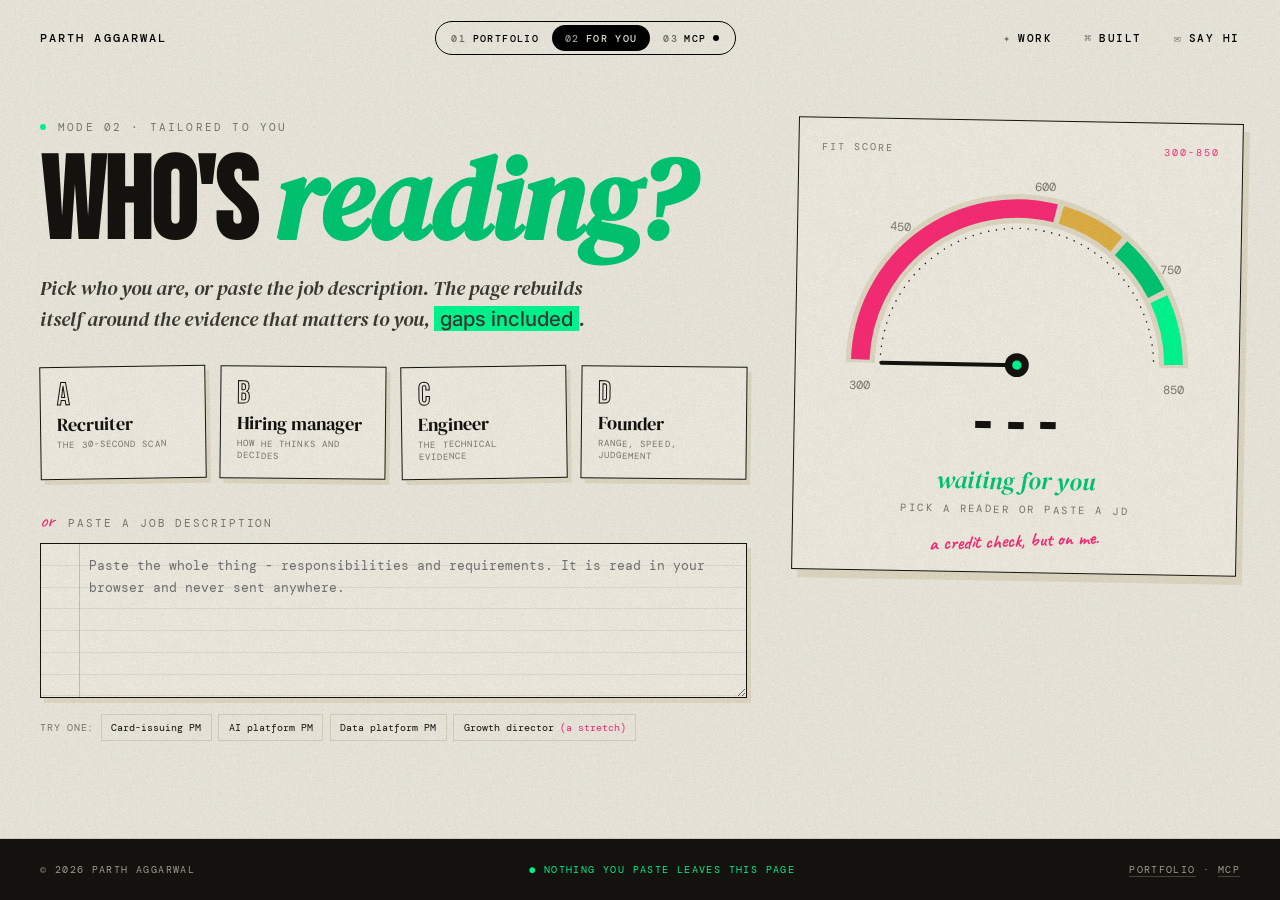
==== commit 86fb1159: "Roll back to the previous design; confidence from the record, not the web Restores the portfolio, Fo" ====
--- a/for/index.html
+++ b/for/index.html
@@ -3,20 +3,20 @@
 <head>
 <meta charset="UTF-8">
 <meta name="viewport" content="width=device-width, initial-scale=1.0">
-<title>Fit check - Parth Aggarwal</title>
-<meta name="description" content="Paste a job description and audit Parth Aggarwal's fit: every requirement gets a confidence score, the evidence behind it, its proof level and the math. Runs in your browser.">
+<title>Tailored to you - Parth Aggarwal</title>
+<meta name="description" content="Pick who you are or paste a job description, and Parth Aggarwal's portfolio rebuilds itself around the evidence that matters to you - with a fit score and honest gaps.">
 <meta name="theme-color" content="#F3EFE4">
 <link rel="canonical" href="https://parth8.github.io/portfolio/for/">
 <link rel="icon" href="../assets/favicon.svg" type="image/svg+xml">
 <meta property="og:type" content="website">
-<meta property="og:title" content="Is Parth a fit? Audit it, line by line.">
-<meta property="og:description" content="A fit score you can audit: confidence per requirement, proof levels, sources and the math.">
+<meta property="og:title" content="Is Parth a fit? Paste the job description.">
+<meta property="og:description" content="The portfolio rebuilds itself around your role: requirement-by-requirement evidence, honest gaps, questions to ask.">
 <meta property="og:url" content="https://parth8.github.io/portfolio/for/">
 <meta property="og:image" content="https://parth8.github.io/portfolio/assets/og.png">
 <meta name="twitter:card" content="summary_large_image">
 <link rel="preconnect" href="https://fonts.googleapis.com">
 <link rel="preconnect" href="https://fonts.gstatic.com" crossorigin>
-<link href="https://fonts.googleapis.com/css2?family=Inter:opsz,wght@14..32,400..700&family=Instrument+Serif:ital@0;1&family=DM+Mono:wght@400;500&display=swap" rel="stylesheet">
+<link href="https://fonts.googleapis.com/css2?family=Bebas+Neue&family=DM+Serif+Display:ital@0;1&family=DM+Mono:wght@400;500&family=Inter:wght@400;500;600;700&family=Caveat:wght@400;600;700&family=Fraunces:ital,opsz,wght@0,9..144,500;1,9..144,600&display=swap" rel="stylesheet">
 <link rel="stylesheet" href="../css/base.css">
 <link rel="stylesheet" href="../css/for.css">
 <script>document.documentElement.classList.add('js')</script>
@@ -24,59 +24,80 @@
 </head>
 <body class="page-for">
 
-<header class="bar" id="bar">
-  <div class="bar-in">
-    <a class="mark" href="../"><i>PA</i><b>Parth Aggarwal</b><small>Platform PM</small></a>
-    <nav class="seg" aria-label="Ways to meet Parth">
-      <a href="../">Portfolio</a>
-      <a href="./" aria-current="page">Fit check</a>
-      <a href="../mcp/">Ask AI</a>
-    </nav>
-    <div class="bar-cta"><a class="btn sm primary" href="mailto:8parthaggarwal1999@gmail.com?subject=Hello%20Parth"><span>Email<span class="long"> me</span></span></a></div>
+<div id="cursor" aria-hidden="true"></div>
+<div id="cursor-ring" aria-hidden="true"></div>
+
+<nav class="topnav" aria-label="Primary">
+  <a href="../" class="nav-logo">Parth Aggarwal <span class="nl-tail"><span>-</span> Technical Product ✦ Platform</span></a>
+  <div class="modes" role="navigation" aria-label="Ways to see Parth">
+    <a class="mode" href="../"><span class="m-n">01</span> Portfolio</a>
+    <a class="mode" href="./" aria-current="page"><span class="m-n">02</span> For you</a>
+    <a class="mode" href="../mcp/"><span class="m-n">03</span> MCP <span class="m-new" aria-hidden="true"></span></a>
   </div>
-</header>
+  <div class="nav-right">
+    <a href="../#sec-work" data-icon="✦">Work</a>
+    <a href="../#sec-built" data-icon="⌘">Built</a>
+    <a href="../#contact" data-icon="✉">Say Hi</a>
+  </div>
+</nav>
 
-<main class="wrap">
-  <section class="intro">
-    <p class="eyebrow" data-reveal>Fit check · runs in your browser</p>
-    <h1 class="display" data-reveal data-d="1">Paste the job.<br><em>Audit</em> the fit.</h1>
-    <p class="lead" data-reveal data-d="2">Every requirement gets a confidence score, the evidence behind it, its proof level and the math. No AI writes any of it, so the same job description always gets the same answer.</p>
-  </section>
+<main>
+<section class="for-hero">
+  <div class="fh-left">
+    <p class="fh-eyebrow">Mode 02 · Tailored to you</p>
+    <h1 class="fh-title"><span class="fh-w">Who's</span> <em class="fh-w">reading?</em></h1>
+    <p class="fh-sub">Pick who you are, or paste the job description. The page rebuilds itself around the evidence that matters to you, <b>gaps included</b>.</p>
 
-  <section class="input card" data-reveal data-d="2" aria-label="Your role">
-    <div class="in-head">
-      <label for="jdText" class="h3">Job description</label>
-      <span class="muted in-note">Read in your browser, never sent anywhere.</span>
+    <div class="personas" role="group" aria-label="Who are you?">
+      <button type="button" class="persona" data-persona="recruiter" aria-pressed="false"><span class="pz-n">A</span><span class="pz-t">Recruiter</span><span class="pz-l">The 30-second scan</span></button>
+      <button type="button" class="persona" data-persona="hiring-manager" aria-pressed="false"><span class="pz-n">B</span><span class="pz-t">Hiring manager</span><span class="pz-l">How he thinks and decides</span></button>
+      <button type="button" class="persona" data-persona="engineer" aria-pressed="false"><span class="pz-n">C</span><span class="pz-t">Engineer</span><span class="pz-l">The technical evidence</span></button>
+      <button type="button" class="persona" data-persona="founder" aria-pressed="false"><span class="pz-n">D</span><span class="pz-t">Founder</span><span class="pz-l">Range, speed, judgement</span></button>
     </div>
-    <textarea id="jdText" rows="7" spellcheck="false" placeholder="Paste the whole thing: responsibilities and requirements."></textarea>
-    <ul class="detected" id="detected" aria-label="Requirements detected so far"></ul>
-    <div class="in-foot">
-      <div class="samples"><span class="muted">Try</span>
-        <button type="button" class="chip" data-sample="card">Card-issuing PM</button>
-        <button type="button" class="chip" data-sample="ai">AI platform PM</button>
-        <button type="button" class="chip" data-sample="data">Data platform PM</button>
-        <button type="button" class="chip" data-sample="growth">Growth director</button>
+
+    <div class="jd">
+      <label for="jdText" class="jd-label"><span>or</span> paste a job description</label>
+      <textarea id="jdText" rows="6" spellcheck="false" placeholder="Paste the whole thing - responsibilities and requirements. It is read in your browser and never sent anywhere."></textarea>
+      <div class="jd-row">
+        <p class="jd-samples"><span>Try one:</span>
+          <button type="button" data-sample="card">Card-issuing PM</button>
+          <button type="button" data-sample="ai">AI platform PM</button>
+          <button type="button" data-sample="data">Data platform PM</button>
+          <button type="button" data-sample="growth">Growth director <i>(a stretch)</i></button>
+        </p>
       </div>
-      <button type="button" class="btn primary" id="run" disabled>Run the audit <span class="arr" aria-hidden="true">→</span></button>
+      <ul class="jd-live" id="jdLive" aria-label="Requirements detected so far"></ul>
     </div>
-    <div class="lenses"><span class="muted">No job description? Use a lens:</span>
-      <button type="button" class="lens" data-persona="recruiter">Recruiter</button>
-      <button type="button" class="lens" data-persona="hiring-manager">Hiring manager</button>
-      <button type="button" class="lens" data-persona="engineer">Engineer</button>
-      <button type="button" class="lens" data-persona="founder">Founder</button>
-    </div>
-  </section>
+  </div>
 
-  <section class="results" id="results" aria-live="polite" hidden></section>
+  <aside class="dial-card" aria-label="Fit score">
+    <p class="dc-label">Fit score <span>300-850</span></p>
+    <svg class="dial" id="dial" viewBox="0 0 300 172" role="img" aria-labelledby="dialText">
+      <title id="dialText">Fit score: waiting for input</title>
+      <g id="dialArcs"></g>
+      <g id="dialTicks" font-family="DM Mono, monospace" font-size="9" fill="#7E7A70" text-anchor="middle"></g>
+      <g id="needle" class="needle">
+        <line x1="150" y1="150" x2="150" y2="48" stroke="#15130F" stroke-width="3" stroke-linecap="round"/>
+        <circle cx="150" cy="150" r="9" fill="#15130F"/>
+        <circle cx="150" cy="150" r="3.5" fill="#00FF94"/>
+      </g>
+    </svg>
+    <p class="dc-credit" id="dialCredit">- - -</p>
+    <p class="dc-band" id="dialBand">waiting for you</p>
+    <p class="dc-fit" id="dialFit">pick a reader or paste a JD</p>
+    <p class="dc-note">a credit check, but on me.</p>
+  </aside>
+</section>
 
-  <noscript><p class="nojs">The audit runs in JavaScript. The <a href="../">portfolio</a> shows the same evidence, and <a href="../data/career.json">career.json</a> is the full record.</p></noscript>
+<section class="for-results" id="results" aria-live="polite" hidden></section>
+
+<noscript><p class="for-nojs">This page tailors itself with JavaScript. The <a href="../">full portfolio</a> works without it.</p></noscript>
 </main>
 
-<footer class="foot">
-  <div class="foot-in">
-    <span>© 2026 Parth Aggarwal</span>
-    <nav aria-label="Footer"><a href="../">Portfolio</a><a href="../mcp/">Ask AI</a><a href="../data/career.json">The record (JSON)</a><a href="https://github.com/Parth8/portfolio/blob/main/js/career-engine.js" target="_blank" rel="noopener">How it's scored (source)</a></nav>
-  </div>
+<footer>
+  <span>© 2026 Parth Aggarwal</span>
+  <span class="neon">● Nothing you paste leaves this page</span>
+  <span><a href="../">Portfolio</a> · <a href="../mcp/">MCP</a></span>
 </footer>
 </body>
 </html>
--- a/css/base.css
+++ b/css/base.css
@@ -1,161 +1,252 @@
-/* REFINED PAPER - the design system every page shares.
-   Three typefaces (Inter, Instrument Serif, DM Mono), one accent, and one meaning for colour:
-   green is proof. Shapes carry the proof tier too, so it never depends on colour alone:
-   ● verified   ◐ corroborated   ○ self-reported */
-
 *,*::before,*::after{box-sizing:border-box;margin:0;padding:0}
+/* the custom cursor only takes over on mouse/trackpad devices (js adds .has-cursor) */
+.has-cursor,.has-cursor *{cursor:none !important}
 :root{
-  --bg:#F3EFE4;
-  --card:#FAF8F2;
-  --card-2:#F7F4EC;
+  --neon:#00FF94;
+  --neon-dark:#00CC75;
+  --pink:#FF2D78;
+  --gold:#E6B547;
+  --gold-deep:#A8822A;
+  --black:#0A0A0A;
+  --eggshell:#F3EFE4;
+  --eggshell-warm:#EEE8D8;
+  --eggshell-deep:#E6DFC9;
+  --paper:#F7F3E8;
+  --gray:#7E7A70;
+  --gray-light:#A8A499;
+  --border:#DCD5C2;
   --ink:#15130F;
-  --ink-2:#423E37;
-  --muted:#77736A;
-  --faint:#A39E92;
-  --line:rgba(21,19,15,0.10);
-  --line-2:rgba(21,19,15,0.18);
-  --green:#00FF94;
-  --green-ink:#067A4C;
-  --green-soft:rgba(0,255,148,0.16);
-  --rust:#B4441A;
-  --rust-soft:rgba(180,68,26,0.08);
-  --screen:#0E0D0B;
-
-  --f-sans:'Inter',system-ui,-apple-system,'Segoe UI',sans-serif;
-  --f-serif:'Instrument Serif',Georgia,serif;
-  --f-mono:'DM Mono',ui-monospace,SFMono-Regular,Menlo,monospace;
-
-  --r-sm:8px;--r:14px;--r-lg:22px;
-  --sh-1:0 1px 2px rgba(21,19,15,0.04),0 6px 20px rgba(21,19,15,0.05);
-  --sh-2:0 2px 4px rgba(21,19,15,0.05),0 18px 48px rgba(21,19,15,0.10);
-  --ease:cubic-bezier(0.2,0.8,0.2,1);
-  --spring:cubic-bezier(0.34,1.4,0.64,1);
-  --wrap:1180px;
-  --gut:clamp(1.25rem,4vw,2.5rem);
-}
-
-html{scroll-behavior:smooth;-webkit-text-size-adjust:100%;scroll-padding-top:80px}
+}
+html{scroll-behavior:smooth}
 body{
-  background:var(--bg);color:var(--ink);
-  font-family:var(--f-sans);font-size:16px;line-height:1.6;font-weight:400;
-  font-feature-settings:'ss01','cv11';
-  -webkit-font-smoothing:antialiased;text-rendering:optimizeLegibility;
+  background:var(--eggshell);
+  color:var(--ink);
+  font-family:'Inter',sans-serif;
+  font-weight:400;
   overflow-x:hidden;
 }
-/* paper grain, barely there */
+
 body::after{
-  content:'';position:fixed;inset:0;z-index:9000;pointer-events:none;opacity:0.45;mix-blend-mode:multiply;
-  background-image:url("data:image/svg+xml,%3Csvg viewBox='0 0 300 300' xmlns='http://www.w3.org/2000/svg'%3E%3Cfilter id='n'%3E%3CfeTurbulence type='fractalNoise' baseFrequency='0.8' numOctaves='3' stitchTiles='stitch'/%3E%3CfeColorMatrix values='0 0 0 0 0 0 0 0 0 0 0 0 0 0 0 0 0 0 0.1 0'/%3E%3C/filter%3E%3Crect width='100%25' height='100%25' filter='url(%23n)'/%3E%3C/svg%3E");
-  background-size:180px;
-}
-::selection{background:var(--green);color:var(--ink)}
-img,svg{display:block;max-width:100%}
-[hidden]{display:none !important}
-a{color:inherit}
-button{font:inherit;color:inherit;cursor:pointer}
-:focus-visible{outline:2px solid var(--ink);outline-offset:3px;border-radius:4px}
-
-/* ---------- type ---------- */
-.wrap{max-width:var(--wrap);margin:0 auto;padding:0 var(--gut)}
-.eyebrow{font-family:var(--f-mono);font-size:0.72rem;font-weight:400;letter-spacing:0.14em;text-transform:uppercase;color:var(--muted)}
-.display{font-weight:600;font-size:clamp(2.6rem,6.4vw,5.6rem);line-height:0.98;letter-spacing:-0.045em;font-variation-settings:'opsz' 32}
-.h2{font-weight:600;font-size:clamp(1.9rem,3.6vw,3rem);line-height:1.05;letter-spacing:-0.035em;font-variation-settings:'opsz' 32}
-.h3{font-weight:600;font-size:1.2rem;line-height:1.25;letter-spacing:-0.015em}
-.display em,.h2 em,.h3 em,.serif{font-family:var(--f-serif);font-style:italic;font-weight:400;letter-spacing:-0.01em}
-.display em,.h2 em{font-size:1.06em}
-.lead{font-size:clamp(1.05rem,1.4vw,1.2rem);line-height:1.6;color:var(--ink-2);max-width:42rem}
-.muted{color:var(--muted)}
-.mono{font-family:var(--f-mono)}
-.num{font-weight:600;font-variant-numeric:tabular-nums;letter-spacing:-0.04em}
-mark{background:linear-gradient(transparent 58%,var(--green-soft) 58%);color:inherit;padding:0 0.05em}
-
-/* ---------- top bar ---------- */
-.bar{
-  position:sticky;top:0;z-index:100;
-  background:color-mix(in srgb,var(--bg) 84%,transparent);
-  -webkit-backdrop-filter:saturate(150%) blur(14px);backdrop-filter:saturate(150%) blur(14px);
-  border-bottom:1px solid transparent;transition:border-color 0.3s;
-}
-.bar.scrolled{border-bottom-color:var(--line)}
-.bar-in{max-width:var(--wrap);margin:0 auto;padding:0 var(--gut);height:64px;display:flex;align-items:center;justify-content:space-between;gap:1rem}
-.mark{display:flex;align-items:center;gap:0.6rem;text-decoration:none;font-weight:600;letter-spacing:-0.02em;white-space:nowrap}
-.mark i{width:26px;height:26px;border-radius:7px;background:var(--ink);color:var(--green);display:grid;place-items:center;font-style:normal;font-family:var(--f-mono);font-size:0.68rem;font-weight:500;letter-spacing:0}
-.mark small{font-family:var(--f-mono);font-weight:400;font-size:0.68rem;letter-spacing:0.08em;text-transform:uppercase;color:var(--muted);margin-left:0.2rem}
-.seg{display:flex;align-items:center;gap:2px;padding:3px;border-radius:999px;background:rgba(21,19,15,0.06)}
-.seg a{
-  font-size:0.86rem;font-weight:500;letter-spacing:-0.01em;text-decoration:none;color:var(--ink-2);
-  padding:0.42rem 0.95rem;border-radius:999px;white-space:nowrap;transition:background 0.25s,color 0.25s,box-shadow 0.25s;
-}
-.seg a:hover{color:var(--ink)}
-.seg a[aria-current="page"]{background:var(--card);color:var(--ink);box-shadow:0 1px 2px rgba(21,19,15,0.08),0 2px 8px rgba(21,19,15,0.06)}
-.bar-cta{display:flex;align-items:center;gap:0.5rem}
-
-/* ---------- buttons ---------- */
-.btn{
-  display:inline-flex;align-items:center;justify-content:center;gap:0.5rem;
-  font-size:0.92rem;font-weight:500;letter-spacing:-0.01em;text-decoration:none;white-space:nowrap;
-  padding:0.72rem 1.15rem;border-radius:999px;border:1px solid var(--line-2);background:transparent;color:var(--ink);
-  transition:background 0.25s,border-color 0.25s,color 0.25s,transform 0.3s var(--ease),box-shadow 0.3s;
-}
-.btn:hover{border-color:var(--ink);transform:translateY(-1px)}
-.btn.primary{background:var(--ink);border-color:var(--ink);color:var(--bg)}
-.btn.primary:hover{box-shadow:0 8px 24px rgba(21,19,15,0.18)}
-.btn.green{background:var(--green);border-color:var(--green);color:var(--ink)}
-.btn.sm{font-size:0.82rem;padding:0.5rem 0.85rem}
-.btn .arr{transition:transform 0.3s var(--ease)}
-.btn:hover .arr{transform:translateX(3px)}
-.link{text-decoration:none;border-bottom:1px solid var(--line-2);transition:border-color 0.2s,color 0.2s}
-.link:hover{border-color:var(--ink)}
-
-/* ---------- chips and proof ---------- */
-.chip{display:inline-flex;align-items:center;gap:0.4rem;font-size:0.78rem;line-height:1;padding:0.42rem 0.7rem;border-radius:999px;background:rgba(21,19,15,0.05);color:var(--ink-2);white-space:nowrap}
-.proof{display:inline-flex;align-items:center;gap:0.45rem;font-family:var(--f-mono);font-size:0.68rem;letter-spacing:0.06em;text-transform:uppercase;color:var(--muted);white-space:nowrap;text-decoration:none}
-.proof::before{content:'';width:9px;height:9px;border-radius:50%;border:1.5px solid var(--faint);flex:none}
-.proof[data-tier="verified"]{color:var(--green-ink)}
-.proof[data-tier="verified"]::before{background:var(--green-ink);border-color:var(--green-ink)}
-.proof[data-tier="corroborated"]{color:var(--ink-2)}
-.proof[data-tier="corroborated"]::before{border-color:var(--green-ink);background:linear-gradient(90deg,var(--green-ink) 50%,transparent 50%)}
-a.proof:hover{color:var(--ink)}
-.legend{display:flex;flex-wrap:wrap;gap:0.4rem 1.2rem;align-items:center}
-
-/* ---------- cards ---------- */
-.card{background:var(--card);border:1px solid var(--line);border-radius:var(--r-lg);box-shadow:var(--sh-1)}
-
-/* ---------- reveal ---------- */
-.js [data-reveal]{opacity:0;transform:translateY(14px);filter:blur(6px);transition:opacity 0.8s var(--ease),transform 0.8s var(--ease),filter 0.8s var(--ease)}
-.js [data-reveal].in{opacity:1;transform:none;filter:none}
-[data-reveal][data-d="1"]{transition-delay:0.08s}[data-reveal][data-d="2"]{transition-delay:0.16s}[data-reveal][data-d="3"]{transition-delay:0.24s}[data-reveal][data-d="4"]{transition-delay:0.32s}
-
-/* ---------- footer ---------- */
-.foot{border-top:1px solid var(--line);margin-top:2rem}
-.foot-in{max-width:var(--wrap);margin:0 auto;padding:1.6rem var(--gut) 2rem;display:flex;justify-content:space-between;align-items:center;gap:1rem;flex-wrap:wrap;font-size:0.85rem;color:var(--muted)}
-.foot a{text-decoration:none}
-.foot a:hover{color:var(--ink)}
-.foot nav{display:flex;gap:1.2rem;flex-wrap:wrap}
-
-/* ---------- toast ---------- */
-.toast{position:fixed;left:50%;bottom:1.5rem;transform:translateX(-50%);z-index:300;background:var(--ink);color:var(--bg);font-size:0.86rem;padding:0.7rem 1.1rem;border-radius:999px;box-shadow:var(--sh-2);animation:toastIn 0.35s var(--ease) both}
-@keyframes toastIn{from{opacity:0;transform:translate(-50%,10px)}to{opacity:1;transform:translate(-50%,0)}}
-
-/* ---------- page-to-page: a soft cross-fade between the three modes ---------- */
-@view-transition{navigation:auto}
-::view-transition-old(root){animation:vtOut 0.22s var(--ease) both}
-::view-transition-new(root){animation:vtIn 0.38s var(--ease) both}
-@keyframes vtOut{to{opacity:0;transform:translateY(-6px)}}
-@keyframes vtIn{from{opacity:0;transform:translateY(8px)}}
-.bar{view-transition-name:bar}
-
-@media(max-width:760px){
-  .mark small,.bar-cta .btn span.long{display:none}
-  .seg a{padding:0.4rem 0.7rem;font-size:0.8rem}
-  .bar-in{height:58px}
-}
-@media(max-width:420px){
-  .mark b{display:none}
-  .bar-cta{display:none}
-}
+  content:'';
+  position:fixed;inset:0;
+  z-index:9000;
+  pointer-events:none;
+  background-image:url("data:image/svg+xml,%3Csvg viewBox='0 0 300 300' xmlns='http://www.w3.org/2000/svg'%3E%3Cfilter id='n'%3E%3CfeTurbulence type='fractalNoise' baseFrequency='0.75' numOctaves='3' stitchTiles='stitch'/%3E%3CfeColorMatrix values='0 0 0 0 0 0 0 0 0 0 0 0 0 0 0 0 0 0 0.12 0'/%3E%3C/filter%3E%3Crect width='100%25' height='100%25' filter='url(%23n)'/%3E%3C/svg%3E");
+  background-repeat:repeat;
+  background-size:180px 180px;
+  mix-blend-mode:multiply;
+  opacity:1;
+}
+
+#cursor,#cursor-ring{display:none}
+.has-cursor #cursor,.has-cursor #cursor-ring{display:block}
+#cursor{
+  width:10px;height:10px;
+  background:var(--neon);
+  border-radius:50%;
+  position:fixed;top:0;left:0;
+  pointer-events:none;z-index:9999;
+  transform:translate(-50%,-50%);
+  transition:transform 0.12s ease,width 0.45s cubic-bezier(0.22,1,0.36,1),height 0.45s cubic-bezier(0.22,1,0.36,1),background 0.45s cubic-bezier(0.22,1,0.36,1),opacity 0.4s cubic-bezier(0.22,1,0.36,1);
+  mix-blend-mode:difference;
+  will-change:width,height,transform;
+}
+#cursor-ring{
+  width:38px;height:38px;
+  border:1px solid #fff;
+  border-radius:50%;
+  position:fixed;top:0;left:0;
+  pointer-events:none;z-index:9998;
+  transform:translate(-50%,-50%);
+  transition:width 0.55s cubic-bezier(0.22,1,0.36,1),height 0.55s cubic-bezier(0.22,1,0.36,1),border-color 0.4s cubic-bezier(0.22,1,0.36,1),opacity 0.4s cubic-bezier(0.22,1,0.36,1);
+  mix-blend-mode:difference;
+  opacity:1;
+  will-change:width,height,opacity,transform;
+}
+#cursor.hover{width:50px;height:50px}
+#cursor-ring.hover{width:12px;height:12px;border-color:transparent;opacity:0}
+
+.topnav{
+  position:fixed;top:0;left:0;right:0;z-index:100;
+  display:flex;align-items:center;justify-content:space-between;
+  padding:1.3rem 2.5rem;
+  mix-blend-mode:difference;
+}
+.nav-logo{
+  font-family:'DM Mono',monospace;
+  font-size:0.72rem;font-weight:500;
+  letter-spacing:0.18em;text-transform:uppercase;
+  color:#F3EFE4;
+  text-decoration:none;
+}
+.nav-logo span{color:var(--neon)}
+.nav-right{display:flex;gap:2rem;align-items:center}
+.nav-right a{
+  font-family:'DM Mono',monospace;
+  font-size:0.7rem;font-weight:500;
+  letter-spacing:0.14em;text-transform:uppercase;
+  color:#F3EFE4;
+  text-decoration:none;
+  transition:color 0.2s;
+  position:relative;
+}
+.nav-right a::before{content:attr(data-icon);margin-right:0.4rem;opacity:0.5}
+.nav-right a:hover{color:var(--neon)}
+
+.float-cta{
+  position:fixed;
+  bottom:2rem;right:2rem;
+  z-index:99;
+  display:flex;align-items:center;gap:0.7rem;
+  background:var(--ink);
+  color:#F3EFE4;
+  padding:0.9rem 1.4rem 0.9rem 1rem;
+  text-decoration:none;
+  border-radius:100px;
+  font-family:'DM Mono',monospace;
+  font-size:0.7rem;font-weight:500;
+  letter-spacing:0.1em;text-transform:uppercase;
+  opacity:0;
+  transform:translateY(20px) scale(0.9) rotate(-2deg);
+  transition:opacity 0.4s ease,transform 0.4s ease,background 0.2s;
+  box-shadow:0 6px 24px rgba(0,0,0,0.18);
+}
+.float-cta.visible{opacity:1;transform:translateY(0) scale(1) rotate(-2deg)}
+.float-cta:hover{background:var(--neon);color:var(--ink);transform:translateY(0) scale(1.04) rotate(0deg)}
+.float-cta .dot{
+  width:10px;height:10px;border-radius:50%;
+  background:var(--neon);
+  animation:pulse-dot 1.8s ease-in-out infinite;
+}
+.float-cta:hover .dot{background:var(--ink)}
+@keyframes pulse-dot{0%,100%{opacity:1;transform:scale(1)}50%{opacity:0.5;transform:scale(1.3)}}
+
+/* SCROLL PROGRESS - vertical bar on left edge */
+.scroll-progress{
+  position:fixed;
+  top:0;bottom:0;left:0;
+  width:2px;
+  background:transparent;
+  z-index:200;
+  pointer-events:none;
+}
+.scroll-progress-fill{
+  width:100%;
+  height:0%;
+  background:linear-gradient(180deg,var(--neon) 0%,var(--neon) 40%,var(--pink) 100%);
+  transition:height 0.08s linear;
+  box-shadow:0 0 10px rgba(0,255,148,0.5);
+}
+
+/* SIDE SECTION DOTS - progress indicator */
+.side-nav{
+  position:fixed;
+  top:50%;right:1.5rem;
+  transform:translateY(-50%);
+  z-index:80;
+  display:flex;flex-direction:column;gap:0.85rem;
+  opacity:0;
+  transition:opacity 0.4s;
+  pointer-events:none;
+}
+.side-nav.visible{opacity:1;pointer-events:auto}
+.side-dot{
+  width:10px;height:10px;
+  border-radius:50%;
+  border:1px solid var(--ink);
+  background:transparent;
+  position:relative;
+  transition:all 0.3s cubic-bezier(0.22,1,0.36,1);
+  text-decoration:none;
+  display:block;
+  box-shadow:0 0 0 2px rgba(243,239,228,0.55);
+}
+.side-dot::before{
+  content:attr(data-label);
+  position:absolute;
+  right:calc(100% + 0.85rem);
+  top:50%;transform:translateY(-50%) translateX(6px);
+  font-family:'DM Mono',monospace;
+  font-size:0.6rem;letter-spacing:0.15em;text-transform:uppercase;
+  color:var(--ink);
+  white-space:nowrap;
+  opacity:0;
+  transition:opacity 0.25s,transform 0.25s;
+  pointer-events:none;
+  background:rgba(243,239,228,0.9);
+  padding:0.25rem 0.5rem;
+  border-radius:3px;
+}
+/* labels on hover/focus only, so the active one never sits on top of content */
+.side-dot:hover::before,.side-dot:focus-visible::before{opacity:1;transform:translateY(-50%) translateX(0)}
+.side-dot.active{background:var(--neon);border-color:var(--neon);transform:scale(1.3)}
+.side-dot:hover{transform:scale(1.3)}
+.side-dot.active:hover{transform:scale(1.4)}
+
+
+.reveal{opacity:0;transform:translateY(24px);transition:opacity 0.8s ease,transform 0.8s ease}
+.reveal.visible{opacity:1;transform:translateY(0)}
+
+@media(max-width:900px){
+  .side-nav{display:none}
+  .scroll-progress{display:none}
+  .float-cta{bottom:1rem;right:1rem;padding:0.7rem 1rem}
+  .topnav{padding:1rem 1.5rem}
+  .nav-right{display:none}
+}
+
+/* keyboard focus is always visible, whatever the custom cursor is doing */
+:focus-visible{outline:2px solid var(--pink);outline-offset:3px}
+a:focus:not(:focus-visible),button:focus:not(:focus-visible){outline:none}
+[id^="sec-"],#contact,.project{scroll-margin-top:4.5rem}
+
+
 @media (prefers-reduced-motion:reduce){
-  *,*::before,*::after{animation-duration:0.01ms !important;animation-iteration-count:1 !important;transition-duration:0.01ms !important;scroll-behavior:auto !important}
-  .js [data-reveal]{opacity:1;transform:none;filter:none}
-  @view-transition{navigation:none}
-}
+  html{scroll-behavior:auto}
+  *,*::before,*::after{
+    animation-duration:0.001ms !important;
+    animation-iteration-count:1 !important;
+    transition-duration:0.001ms !important;
+  }
+}
+
+/* MODE SWITCH - Portfolio · For you · MCP, in the top bar of every page.
+   The top bar blends with difference, so cream lines read on light and dark sections alike. */
+.modes{
+  display:inline-flex;align-items:center;gap:0;
+  border:1px solid #F3EFE4;border-radius:100px;padding:3px;
+}
+.mode{
+  font-family:'DM Mono',monospace;font-size:0.62rem;font-weight:500;letter-spacing:0.14em;text-transform:uppercase;
+  color:#F3EFE4;text-decoration:none;
+  padding:0.42rem 0.8rem;border-radius:100px;
+  display:inline-flex;align-items:center;gap:0.4rem;
+  transition:background 0.3s,color 0.3s;
+  position:relative;
+}
+.mode .m-n{opacity:0.55}
+.mode:hover{background:rgba(243,239,228,0.18)}
+.mode[aria-current="page"]{background:#F3EFE4;color:#0A0A0A}
+.mode[aria-current="page"] .m-n{opacity:0.7}
+.mode .m-new{width:6px;height:6px;border-radius:50%;background:#F3EFE4;animation:pulse-dot 1.8s ease-in-out infinite}
+.topnav .nav-logo .nl-tail{white-space:nowrap}
+@media(max-width:1320px){.topnav .nav-logo .nl-tail{display:none}}
+@media(max-width:1160px){.nav-right a:nth-child(n+3):not(:last-child){display:none}}
+@media(max-width:900px){
+  .mode{padding:0.38rem 0.6rem;font-size:0.56rem;letter-spacing:0.1em}
+  .mode .m-n{display:none}
+}
+
+/* FOOTER (shared by every page) */
+footer{
+  background:var(--ink);
+  color:var(--gray-light);
+  padding:1.5rem 2.5rem;
+  display:flex;justify-content:space-between;align-items:center;flex-wrap:wrap;gap:1rem;
+  font-family:'DM Mono',monospace;
+  font-size:0.62rem;letter-spacing:0.14em;text-transform:uppercase;
+}
+footer span.neon{color:var(--neon)}
+footer a{color:inherit;text-decoration:none;border-bottom:1px solid #4a463c}
+footer a:hover{color:var(--neon);border-color:var(--neon)}
+@media(max-width:380px){.topnav .nav-logo{font-size:0.62rem;letter-spacing:0.12em}.mode{padding:0.36rem 0.5rem}}
--- a/css/for.css
+++ b/css/for.css
@@ -1,165 +1,251 @@
-/* FIT CHECK - an audit you can read top to bottom: score, uncertainty, then every requirement. */
-.intro{padding:clamp(3rem,7vw,5.5rem) 0 2.2rem;max-width:52rem}
-.intro .display{font-size:clamp(2.6rem,6.6vw,5.4rem);margin:0.9rem 0 1.2rem}
-
-/* ---------- input ---------- */
-.input{padding:clamp(1.1rem,2.6vw,1.6rem);margin-bottom:2rem}
-.in-head{display:flex;justify-content:space-between;align-items:baseline;gap:1rem;flex-wrap:wrap;margin-bottom:0.8rem}
-.in-note{font-size:0.85rem}
-.input textarea{
-  width:100%;min-height:10rem;resize:vertical;font:inherit;font-size:0.95rem;line-height:1.6;color:var(--ink);
-  background:var(--bg);border:1px solid var(--line);border-radius:var(--r);padding:0.9rem 1rem;transition:border-color 0.25s,box-shadow 0.25s;
-}
-.input textarea:focus{outline:none;border-color:var(--ink);box-shadow:0 0 0 4px rgba(21,19,15,0.06)}
-.detected{list-style:none;display:flex;flex-wrap:wrap;gap:0.35rem;min-height:0.5rem;margin:0.8rem 0 0}
-.detected li{font-size:0.78rem;padding:0.35rem 0.65rem;border-radius:999px;background:var(--green-soft);color:var(--ink);animation:pop 0.4s var(--spring) both}
-.detected li.weak{background:var(--rust-soft);color:var(--rust)}
-@keyframes pop{from{opacity:0;transform:scale(0.85)}}
-.in-foot{display:flex;justify-content:space-between;align-items:center;gap:1rem;flex-wrap:wrap;margin-top:1rem}
-.samples,.lenses{display:flex;flex-wrap:wrap;align-items:center;gap:0.4rem;font-size:0.85rem}
-.samples .chip{border:none;transition:background 0.2s}
-.samples .chip:hover{background:rgba(21,19,15,0.1)}
-.btn[disabled]{opacity:0.35;pointer-events:none}
-.lenses{margin-top:1.1rem;padding-top:1rem;border-top:1px solid var(--line)}
-.lens{font-size:0.85rem;padding:0.38rem 0.75rem;border-radius:999px;border:1px solid var(--line-2);background:transparent;transition:background 0.2s,border-color 0.2s,color 0.2s}
-.lens:hover{border-color:var(--ink)}
-.lens[aria-pressed="true"]{background:var(--ink);color:var(--bg);border-color:var(--ink)}
-
-/* ---------- score ---------- */
-.results{padding-bottom:3rem;scroll-margin-top:80px}
-.score{display:grid;grid-template-columns:auto minmax(0,1fr) auto;gap:clamp(1.5rem,4vw,3rem);align-items:center;padding:clamp(1.3rem,3vw,2rem)}
-.sc-for{max-width:20rem}
-.sc-num{display:flex;align-items:baseline;gap:0.2rem;margin:0.35rem 0 0.1rem}
-.sc-num .num{font-size:clamp(4rem,9vw,6.4rem);line-height:0.9}
-.sc-of{font-size:1.2rem;color:var(--muted);font-weight:500}
-.sc-band{font-family:var(--f-serif);font-style:italic;font-size:1.6rem;line-height:1.1}
-.sc-band.b-strong{color:var(--green-ink)}
-.sc-band.b-stretch{color:var(--rust)}
-.meter{position:relative;height:12px;border-radius:999px;background:rgba(21,19,15,0.07);margin:1.6rem 0 0.4rem}
-.m-range{position:absolute;top:0;bottom:0;border-radius:999px;background:rgba(6,122,76,0.22);transition:left 1s var(--ease),width 1s var(--ease)}
-.m-mark{position:absolute;top:50%;width:20px;height:20px;border-radius:50%;background:var(--ink);border:3px solid var(--card);box-shadow:0 2px 8px rgba(21,19,15,0.25);transform:translate(-50%,-50%);transition:left 1.1s var(--spring)}
-.m-ticks{position:relative;height:1.2rem;font-family:var(--f-mono);font-size:0.62rem;color:var(--muted)}
-.m-ticks span{position:absolute;transform:translateX(-50%)}
-.m-ticks span:first-child{transform:none}.m-ticks span:last-child{transform:translateX(-100%)}
-.sc-range{font-size:0.88rem;line-height:1.5;color:var(--ink-2);margin-top:0.5rem}
-.mix{display:flex;height:6px;border-radius:999px;overflow:hidden;gap:2px;margin:1rem 0 0.55rem}
-.mix i{display:block;height:100%}
-.mix .t-verified{background:var(--green-ink)}
-.mix .t-corroborated{background:rgba(6,122,76,0.45)}
-.mix .t-self{background:var(--faint)}
-.sc-actions{display:flex;flex-direction:column;gap:0.5rem;align-self:start}
-
-/* ---------- live checks ---------- */
-.live{margin-top:1rem;padding:1rem 1.25rem;background:var(--ink);color:#DCD6C6;border-color:var(--ink);display:grid;grid-template-columns:auto minmax(0,1fr);gap:0.3rem 1.2rem;align-items:start}
-.live-h{display:flex;align-items:center;gap:0.55rem;font-family:var(--f-mono);font-size:0.7rem;letter-spacing:0.12em;text-transform:uppercase;color:var(--faint);white-space:nowrap;padding-top:0.15rem}
-.live-h i{width:8px;height:8px;border-radius:50%;background:var(--green);box-shadow:0 0 0 3px rgba(0,255,148,0.2);animation:breathe 1.6s ease-in-out infinite}
-.live.done .live-h i{animation:none}
-@keyframes breathe{50%{box-shadow:0 0 0 6px rgba(0,255,148,0.05)}}
-.live-sum{font-size:0.92rem;color:var(--bg)}
-.live-log{grid-column:2;list-style:none;display:grid;grid-template-columns:repeat(auto-fill,minmax(250px,1fr));gap:0.25rem 1.2rem;font-family:var(--f-mono);font-size:0.66rem;line-height:1.5;margin-top:0.3rem}
-.live-log li{display:flex;gap:0.45rem;animation:pop 0.3s var(--ease) both;min-width:0}
-.live-log li span:last-child{overflow:hidden;text-overflow:ellipsis;white-space:nowrap}
-.live-log .ok{color:var(--green)}.live-log .warn{color:#E6B547}
-
-/* ---------- requirements ---------- */
-.block{margin-top:2.8rem}
-.block-h{display:flex;justify-content:space-between;align-items:baseline;gap:1rem;flex-wrap:wrap;margin-bottom:0.9rem}
-.reqs{list-style:none;border-top:1px solid var(--line)}
-.req{border-bottom:1px solid var(--line);animation:rowIn 0.6s var(--ease) both}
-@keyframes rowIn{from{opacity:0;transform:translateY(8px)}}
-.req-head{
-  width:100%;display:grid;grid-template-columns:minmax(0,1.3fr) minmax(120px,1fr) 3.2rem 5.5rem 1rem;gap:1rem;align-items:center;
-  text-align:left;background:none;border:none;padding:1.05rem 0.2rem;
-}
-.req-head:hover .req-l b{text-decoration:underline;text-decoration-color:var(--line-2);text-underline-offset:3px}
-.req-l{display:flex;flex-direction:column;gap:0.15rem;min-width:0}
-.req-l b{font-weight:600;letter-spacing:-0.015em}
-.req-l small{font-size:0.8rem;color:var(--muted);white-space:nowrap;overflow:hidden;text-overflow:ellipsis}
-.req-bar{height:6px;border-radius:999px;background:rgba(21,19,15,0.07);overflow:hidden}
-.req-bar i{display:block;height:100%;border-radius:999px;background:var(--green-ink);transform-origin:left;animation:fill 1s var(--ease) both}
-@keyframes fill{from{transform:scaleX(0)}}
-.req[data-band="Moderate"] .req-bar i{background:rgba(6,122,76,0.55)}
-.req[data-band="Low"] .req-bar i,.req[data-band="None"] .req-bar i{background:var(--rust)}
-.req-c{font-size:1.05rem;text-align:right}
-.req-b{font-family:var(--f-mono);font-size:0.66rem;letter-spacing:0.1em;text-transform:uppercase;color:var(--muted)}
-.req[data-band="High"] .req-b{color:var(--green-ink)}
-.req[data-band="Low"] .req-b,.req[data-band="None"] .req-b{color:var(--rust)}
-.req-x{font-family:var(--f-mono);color:var(--muted);transition:transform 0.3s var(--ease)}
-.req-head[aria-expanded="true"] .req-x{transform:rotate(45deg)}
-.req-body{padding:0.2rem 0.2rem 1.6rem;display:grid;gap:1.1rem}
-.req-body[hidden]{display:none}
-.reasons{list-style:none;display:grid;gap:0.35rem}
-.reasons li{position:relative;padding-left:1.2rem;font-size:0.92rem;color:var(--ink-2)}
-.reasons li::before{content:'→';position:absolute;left:0;color:var(--muted);font-size:0.85em}
-.note{font-size:0.9rem;color:var(--rust);background:var(--rust-soft);padding:0.7rem 0.9rem;border-radius:var(--r-sm)}
-.ev{list-style:none;display:grid;gap:0.7rem}
-.ev-i{padding:0.95rem 1.05rem;border-radius:var(--r);background:var(--card);border:1px solid var(--line)}
-.ev-h{display:flex;align-items:center;gap:0.4rem 0.8rem;flex-wrap:wrap}
-.ev-h a{font-weight:600;font-size:0.95rem;text-decoration:none}
-.ev-h a:hover{text-decoration:underline}
-.ev-h .mono{font-size:0.7rem;color:var(--muted)}
-.ev-i blockquote{font-family:var(--f-serif);font-size:1.12rem;line-height:1.45;margin:0.55rem 0 0.5rem;color:var(--ink)}
-.factors{font-family:var(--f-mono);font-size:0.68rem;color:var(--muted)}
-.factors b{color:var(--ink);font-weight:500}
-.ev-src{margin-top:0.6rem}
-.ev-src summary{cursor:pointer;font-size:0.82rem;font-weight:500;list-style:none;display:inline-flex;gap:0.35rem}
-.ev-src summary::-webkit-details-marker{display:none}
-.ev-src summary::after{content:'+';font-family:var(--f-mono);color:var(--muted)}
-.ev-src[open] summary::after{content:'−'}
-.ev-src ul{list-style:none;display:grid;gap:0.6rem;margin-top:0.6rem}
-.ev-src li{font-size:0.82rem;line-height:1.5;color:var(--ink-2);padding-left:0.8rem;border-left:2px solid var(--line-2)}
-.ev-src li a{font-weight:600;color:var(--ink);text-decoration:none}
-.ev-src li a:hover{text-decoration:underline}
-.ev-src .chk{font-family:var(--f-mono);font-size:0.64rem;margin-left:0.4rem;color:var(--muted)}
-.ev-src .chk.ok{color:var(--green-ink)}.ev-src .chk.warn{color:var(--rust)}
-.math{font-family:var(--f-mono);font-size:0.74rem;color:var(--ink-2);background:rgba(21,19,15,0.04);padding:0.6rem 0.8rem;border-radius:var(--r-sm);overflow-x:auto;white-space:nowrap}
-
-/* ---------- notes, questions, method ---------- */
-.two{display:grid;grid-template-columns:repeat(2,minmax(0,1fr));gap:1rem}
-.panel{padding:1.3rem 1.4rem}
-.panel h3{margin-bottom:0.8rem}
-.plist{list-style:none;display:grid;gap:0.7rem}
-.plist li{font-size:0.92rem;line-height:1.55;color:var(--ink-2);padding-left:1.6rem;position:relative}
-ol.plist{counter-reset:q}
-ol.plist li{counter-increment:q}
-ol.plist li::before{content:counter(q,decimal-leading-zero);position:absolute;left:0;font-family:var(--f-mono);font-size:0.7rem;color:var(--muted);top:0.2em}
-ul.plist li::before{content:'!';position:absolute;left:0.3rem;font-weight:700;color:var(--rust)}
-.reads{display:grid;grid-template-columns:repeat(4,minmax(0,1fr));gap:0.75rem}
-.read{display:flex;flex-direction:column;gap:0.35rem;padding:1rem 1.1rem;text-decoration:none;transition:transform 0.4s var(--ease),box-shadow 0.4s}
-.read:hover{transform:translateY(-3px);box-shadow:var(--sh-2)}
-.read b{font-weight:600;letter-spacing:-0.015em;line-height:1.3}
-.read .num{font-size:1.05rem;color:var(--green-ink)}
-.method{padding:1.3rem 1.4rem}
-.method summary{cursor:pointer;list-style:none;display:flex;justify-content:space-between;align-items:center;font-weight:600}
-.method summary::-webkit-details-marker{display:none}
-.method summary::after{content:'+';font-family:var(--f-mono);color:var(--muted);font-weight:400}
-.method[open] summary::after{content:'−'}
-.method-body{display:grid;gap:0.9rem;margin-top:1rem;font-size:0.92rem;line-height:1.6;color:var(--ink-2)}
-.method-body table{border-collapse:collapse;font-size:0.85rem;width:100%;max-width:40rem}
-.method-body td,.method-body th{text-align:left;padding:0.45rem 0.6rem;border-bottom:1px solid var(--line)}
-.method-body th{font-family:var(--f-mono);font-size:0.66rem;letter-spacing:0.1em;text-transform:uppercase;color:var(--muted);font-weight:400}
-.method-body code{font-family:var(--f-mono);font-size:0.82rem;background:rgba(21,19,15,0.05);padding:0.1rem 0.35rem;border-radius:4px}
-.cta{margin-top:2.8rem;padding:clamp(1.4rem,3vw,2rem);display:flex;justify-content:space-between;align-items:center;gap:1.5rem;flex-wrap:wrap;background:var(--ink);color:var(--bg);border-color:var(--ink)}
-.cta p{font-size:clamp(1.3rem,2.4vw,1.8rem);font-weight:600;letter-spacing:-0.03em;line-height:1.2}
-.cta p em{font-family:var(--f-serif);font-weight:400;color:var(--green)}
-.cta .btn{border-color:rgba(243,239,228,0.35);color:var(--bg)}
-.cta .btn.green{color:var(--ink);border-color:var(--green)}
-.empty{font-size:1.05rem;color:var(--ink-2);padding:1.4rem}
-.nojs{padding:1rem 0 3rem}
-
+/* "FOR YOU" - the portfolio rebuilt around one reader */
+.page-for main{padding-top:4.5rem}
+.for-hero{
+  display:grid;grid-template-columns:minmax(0,1.35fr) minmax(300px,0.85fr);gap:3rem;align-items:start;
+  padding:3rem 2.5rem 3.5rem;border-bottom:1px solid var(--border);
+}
+.fh-eyebrow{font-family:'DM Mono',monospace;font-size:0.68rem;letter-spacing:0.2em;text-transform:uppercase;color:var(--gray);display:flex;align-items:center;gap:0.75rem}
+.fh-eyebrow::before{content:'';width:6px;height:6px;border-radius:50%;background:var(--neon);animation:pulse-dot 1.8s ease-in-out infinite}
+.fh-title{font-family:'Bebas Neue',sans-serif;font-size:clamp(4rem,9vw,8.5rem);line-height:0.86;letter-spacing:-0.01em;margin:1rem 0 1.25rem}
+.fh-title em{font-family:'DM Serif Display',serif;font-style:italic;color:var(--neon-dark);letter-spacing:-0.02em}
+.fh-w{display:inline-block;animation:fhIn 0.9s cubic-bezier(0.22,1,0.36,1) both}
+.fh-title em.fh-w{animation-delay:0.12s}
+@keyframes fhIn{from{opacity:0;transform:translateY(40%) rotate(2deg)}to{opacity:1;transform:none}}
+.fh-sub{font-family:'DM Serif Display',serif;font-style:italic;font-size:clamp(1.1rem,1.6vw,1.35rem);line-height:1.45;max-width:36rem;color:#3d3b34}
+.fh-sub b{font-family:'Inter',sans-serif;font-style:normal;font-weight:500;background:var(--neon);padding:0 0.3em;white-space:nowrap}
+
+/* persona cards */
+.personas{display:grid;grid-template-columns:repeat(4,minmax(0,1fr));gap:0.9rem;margin:2rem 0 1.75rem}
+.persona{
+  font:inherit;color:var(--ink);text-align:left;cursor:pointer;
+  background:var(--paper);border:1.5px solid var(--ink);padding:0.9rem 1rem 1rem;
+  display:flex;flex-direction:column;gap:0.2rem;position:relative;
+  box-shadow:4px 5px 0 var(--eggshell-deep);
+  transition:transform 0.4s cubic-bezier(0.34,1.56,0.64,1),background 0.3s,color 0.3s,box-shadow 0.35s;
+}
+.persona:nth-child(odd){transform:rotate(-0.8deg)}
+.persona:nth-child(even){transform:rotate(0.6deg)}
+.persona:hover{transform:translateY(-4px) rotate(0deg);box-shadow:6px 8px 0 var(--pink)}
+.persona[aria-pressed="true"]{background:var(--ink);color:var(--eggshell);transform:translateY(-6px) rotate(0deg);box-shadow:6px 8px 0 var(--neon)}
+.pz-n{font-family:'Bebas Neue',sans-serif;font-size:2rem;line-height:0.9;color:transparent;-webkit-text-stroke:1px var(--ink);transition:color 0.3s}
+.persona:hover .pz-n{color:var(--pink);-webkit-text-stroke-color:var(--pink)}
+.persona[aria-pressed="true"] .pz-n{color:var(--neon);-webkit-text-stroke-color:var(--neon)}
+.pz-t{font-family:'DM Serif Display',serif;font-size:1.15rem;line-height:1.15}
+.pz-l{font-family:'DM Mono',monospace;font-size:0.56rem;letter-spacing:0.12em;text-transform:uppercase;color:var(--gray)}
+.persona[aria-pressed="true"] .pz-l{color:var(--gray-light)}
+
+/* the JD box: a sheet of paper with a ruled margin */
+.jd{position:relative}
+.jd-label{display:block;font-family:'DM Mono',monospace;font-size:0.66rem;letter-spacing:0.18em;text-transform:uppercase;color:var(--gray);margin-bottom:0.6rem}
+.jd-label span{font-family:'Caveat',cursive;font-size:1.3rem;letter-spacing:0;text-transform:none;color:var(--pink);margin-right:0.35rem}
+.jd textarea{
+  width:100%;resize:vertical;min-height:9rem;
+  font-family:'DM Mono',monospace;font-size:0.8rem;line-height:1.7;color:var(--ink);
+  background:
+    linear-gradient(90deg,transparent 2.4rem,rgba(255,45,120,0.35) 2.4rem,rgba(255,45,120,0.35) calc(2.4rem + 1px),transparent calc(2.4rem + 1px)),
+    repeating-linear-gradient(transparent 0 calc(1.36rem - 1px),rgba(21,19,15,0.08) calc(1.36rem - 1px) 1.36rem),
+    var(--paper);
+  background-attachment:local;
+  border:1.5px solid var(--ink);padding:0.7rem 1rem 0.7rem 3rem;
+  box-shadow:4px 5px 0 var(--eggshell-deep);
+  transition:box-shadow 0.3s,border-color 0.3s;
+}
+.jd textarea:focus{outline:none;box-shadow:6px 8px 0 var(--neon)}
+.jd-row{display:flex;justify-content:space-between;align-items:center;gap:1rem;margin-top:0.8rem;flex-wrap:wrap}
+.jd-samples{display:flex;flex-wrap:wrap;gap:0.4rem;align-items:center;font-family:'DM Mono',monospace;font-size:0.6rem;letter-spacing:0.08em;text-transform:uppercase;color:var(--gray)}
+.jd-samples button{
+  font:inherit;color:var(--ink);background:var(--eggshell);border:1px solid var(--border);padding:0.35rem 0.6rem;cursor:pointer;
+  transition:background 0.2s,border-color 0.2s,transform 0.3s cubic-bezier(0.22,1,0.36,1);
+}
+.jd-samples button:hover{background:var(--neon);border-color:var(--ink);transform:translateY(-2px) rotate(-1deg)}
+.jd-samples i{font-style:normal;color:var(--pink)}
+.jd-live{list-style:none;display:flex;flex-wrap:wrap;gap:0.4rem;margin-top:1rem;min-height:1.6rem}
+.jd-live li{
+  font-family:'DM Mono',monospace;font-size:0.6rem;letter-spacing:0.08em;text-transform:uppercase;
+  padding:0.32rem 0.6rem;border:1px solid var(--ink);background:var(--paper);
+  animation:chipIn 0.45s cubic-bezier(0.34,1.56,0.64,1) both;
+}
+.jd-live li.s-core{background:var(--neon)}
+.jd-live li.s-strong{background:#B6F0D3}
+.jd-live li.s-working{background:#FFE7A0}
+.jd-live li.s-adjacent,.jd-live li.s-gap{background:#FFC9D7;border-style:dashed}
+@keyframes chipIn{from{opacity:0;transform:translateY(8px) scale(0.85)}to{opacity:1;transform:none}}
+
+/* the dial: a credit score for a candidate */
+.dial-card{
+  position:sticky;top:5.5rem;
+  background:var(--paper);border:1.5px solid var(--ink);padding:1.4rem 1.4rem 1.2rem;text-align:center;
+  box-shadow:6px 8px 0 var(--eggshell-deep);transform:rotate(1deg);
+}
+.dc-label{font-family:'DM Mono',monospace;font-size:0.62rem;letter-spacing:0.2em;text-transform:uppercase;color:var(--gray);display:flex;justify-content:space-between}
+.dc-label span{color:var(--pink)}
+.dial{display:block;width:100%;height:auto;margin:0.6rem 0 0.2rem;overflow:visible}
+.needle{transform-origin:150px 150px;transform:rotate(-90deg);transition:transform 1.1s cubic-bezier(0.34,1.4,0.64,1)}
+.needle.idle{animation:needleIdle 3.4s ease-in-out infinite}
+@keyframes needleIdle{0%,100%{transform:rotate(-78deg)}50%{transform:rotate(-52deg)}}
+.dc-go{
+  display:inline-flex;align-items:center;gap:0.4rem;margin-top:0.9rem;
+  font-family:'DM Mono',monospace;font-size:0.64rem;letter-spacing:0.14em;text-transform:uppercase;text-decoration:none;
+  color:var(--eggshell);background:var(--ink);padding:0.6rem 0.9rem;
+  animation:chipIn 0.45s cubic-bezier(0.34,1.56,0.64,1) both;
+  transition:background 0.25s,color 0.25s;
+}
+.dc-go:hover{background:var(--neon);color:var(--ink)}
+.dc-go span{display:inline-block;animation:bob 1.6s ease-in-out infinite}
+@keyframes bob{50%{transform:translateY(3px)}}
+.dc-credit{font-family:'Bebas Neue',sans-serif;font-size:4.4rem;line-height:0.9;letter-spacing:0.02em}
+.dc-band{font-family:'DM Serif Display',serif;font-style:italic;font-size:1.5rem;color:var(--neon-dark);margin-top:0.2rem}
+.dial-card.b-stretch .dc-band{color:var(--pink)}
+.dial-card.b-fair .dc-band{color:var(--gold-deep)}
+.dc-fit{font-family:'DM Mono',monospace;font-size:0.66rem;letter-spacing:0.14em;text-transform:uppercase;color:var(--gray);margin-top:0.4rem}
+.dc-note{font-family:'Caveat',cursive;font-weight:700;font-size:1.2rem;color:var(--pink);transform:rotate(-3deg);margin-top:0.8rem}
+
+/* results */
+.for-results{padding:3.5rem 2.5rem 5rem;scroll-margin-top:4.5rem}
+.fr-head{display:flex;justify-content:space-between;align-items:flex-end;gap:1.5rem;flex-wrap:wrap;padding-bottom:1.5rem;border-bottom:2px solid var(--ink);margin-bottom:2.5rem}
+.fr-kicker{font-family:'DM Mono',monospace;font-size:0.66rem;letter-spacing:0.2em;text-transform:uppercase;color:var(--gray)}
+.fr-title{font-family:'Bebas Neue',sans-serif;font-size:clamp(2.6rem,6vw,5rem);line-height:0.9;margin-top:0.4rem}
+.fr-title em{font-family:'DM Serif Display',serif;font-style:italic;color:var(--neon-dark)}
+.fr-actions{display:flex;gap:0.6rem;flex-wrap:wrap}
+.fr-btn{
+  font-family:'DM Mono',monospace;font-size:0.66rem;letter-spacing:0.12em;text-transform:uppercase;text-decoration:none;
+  color:var(--ink);border:1.5px solid var(--ink);background:transparent;padding:0.7rem 1rem;cursor:pointer;
+  display:inline-flex;align-items:center;gap:0.45rem;
+  transition:background 0.25s,color 0.25s,transform 0.3s cubic-bezier(0.22,1,0.36,1);
+}
+.fr-btn.primary{background:var(--ink);color:var(--eggshell)}
+.fr-btn:hover{background:var(--pink);border-color:var(--pink);color:var(--eggshell);transform:translateY(-3px)}
+.fr-block{margin-bottom:3rem;animation:blockIn 0.7s cubic-bezier(0.22,1,0.36,1) both}
+.fr-block:nth-child(2){animation-delay:0.08s}.fr-block:nth-child(3){animation-delay:0.16s}.fr-block:nth-child(4){animation-delay:0.24s}
+.fr-block:nth-child(5){animation-delay:0.32s}.fr-block:nth-child(6){animation-delay:0.4s}.fr-block:nth-child(7){animation-delay:0.48s}
+@keyframes blockIn{from{opacity:0;transform:translateY(24px)}to{opacity:1;transform:none}}
+.fr-h{font-family:'DM Mono',monospace;font-size:0.68rem;letter-spacing:0.2em;text-transform:uppercase;color:var(--gray);display:flex;align-items:center;gap:1rem;margin-bottom:1.2rem}
+.fr-h::after{content:'';flex:1;height:1px;background:var(--border)}
+.fr-h b{color:var(--pink);font-weight:500}
+
+.fr-short{list-style:none;display:grid;gap:1rem}
+.fr-short li{font-family:'Fraunces',serif;font-weight:500;font-size:clamp(1.15rem,1.9vw,1.55rem);line-height:1.35;padding-left:2.2rem;position:relative}
+.fr-short li::before{content:'✦';position:absolute;left:0;top:0.1em;color:var(--neon-dark);font-size:0.9em}
+.fr-short li b{font-family:'Inter',sans-serif;font-weight:600;font-size:0.72em;background:var(--ink);color:var(--eggshell);padding:0.1em 0.4em;display:inline-block;transform:rotate(-1.5deg);margin-right:0.35rem}
+
+.facts{display:grid;grid-template-columns:repeat(4,minmax(0,1fr));border:1.5px solid var(--ink);background:var(--paper)}
+.fact{padding:1rem 1.1rem;border-right:1px solid var(--border)}
+.fact:last-child{border-right:none}
+.fact dt{font-family:'DM Mono',monospace;font-size:0.58rem;letter-spacing:0.16em;text-transform:uppercase;color:var(--gray);margin-bottom:0.35rem}
+.fact dd{font-family:'DM Serif Display',serif;font-size:1.05rem;line-height:1.3}
+
+/* requirement -> evidence ledger */
+.ledger{border-top:2px solid var(--ink)}
+.lg-row{
+  display:grid;grid-template-columns:minmax(180px,0.8fr) minmax(0,2fr) auto;gap:1.5rem;align-items:start;
+  padding:1.1rem 0;border-bottom:1px solid var(--border);
+  animation:rowIn 0.55s cubic-bezier(0.22,1,0.36,1) both;
+}
+@keyframes rowIn{from{opacity:0;transform:translateX(-14px)}to{opacity:1;transform:none}}
+.lg-req{font-family:'DM Serif Display',serif;font-size:1.15rem;line-height:1.2}
+.lg-badge{display:inline-block;margin-top:0.4rem;font-family:'DM Mono',monospace;font-size:0.55rem;letter-spacing:0.14em;text-transform:uppercase;padding:0.2rem 0.45rem;border:1px solid var(--ink)}
+.lg-badge.s-core{background:var(--neon)}
+.lg-badge.s-strong{background:#B6F0D3}
+.lg-badge.s-working{background:#FFE7A0}
+.lg-badge.s-adjacent,.lg-badge.s-gap{background:#FFC9D7}
+.lg-conf{display:flex;align-items:center;gap:0.6rem;margin-top:0.45rem}
+.lg-conf .lg-badge{margin-top:0}
+.lg-badge.c-strong{background:var(--neon)}
+.lg-badge.c-good{background:#B6F0D3}
+.lg-badge.c-some{background:#FFE7A0}
+.lg-badge.c-thin{background:#FFC9D7}
+.lg-bar{flex:1;max-width:90px;height:4px;background:var(--border);position:relative;overflow:hidden}
+.lg-bar i{position:absolute;inset:0 auto 0 0;background:var(--ink);transform-origin:left;animation:barIn 1s cubic-bezier(0.22,1,0.36,1) both}
+@keyframes barIn{from{transform:scaleX(0)}}
+.lg-why{margin-top:0.7rem}
+.lg-why summary{cursor:pointer;list-style:none;display:inline-flex;align-items:center;gap:0.35rem;font-family:'DM Mono',monospace;font-size:0.6rem;letter-spacing:0.12em;text-transform:uppercase;color:var(--ink);border-bottom:1px dashed var(--ink)}
+.lg-why summary::-webkit-details-marker{display:none}
+.lg-why summary::after{content:'+';transition:transform 0.3s}
+.lg-why[open] summary::after{transform:rotate(45deg)}
+.lg-why[open] summary{color:var(--pink);border-color:var(--pink)}
+.lg-reasons{list-style:none;display:grid;gap:0.3rem;margin:0.8rem 0}
+.lg-reasons li{font-size:0.86rem;line-height:1.55;color:#3d3b34;padding-left:1.1rem;position:relative}
+.lg-reasons li::before{content:'✦';position:absolute;left:0;color:var(--neon-dark);font-size:0.7rem;top:0.2em}
+.lg-lines{list-style:none;display:grid;gap:0.6rem;margin-bottom:0.8rem;counter-reset:ln}
+.lg-lines li{counter-increment:ln;padding:0.6rem 0.75rem 0.6rem 2.1rem;background:var(--paper);border:1px solid var(--border);position:relative;font-size:0.86rem;line-height:1.5}
+.lg-lines li::before{content:counter(ln,decimal-leading-zero);position:absolute;left:0.65rem;top:0.62rem;font-family:'DM Mono',monospace;font-size:0.6rem;color:var(--gray)}
+.lg-w{display:block;margin-top:0.35rem;font-family:'DM Mono',monospace;font-size:0.58rem;letter-spacing:0.04em;color:var(--gray);line-height:1.6}
+.lg-w a{color:var(--ink)}
+.lg-w b{color:var(--ink);background:var(--neon);padding:0 0.25em;font-weight:500}
+.lg-math{font-family:'DM Mono',monospace;font-size:0.66rem;line-height:1.6;color:var(--ink);background:var(--eggshell-deep);padding:0.55rem 0.7rem;overflow-x:auto;white-space:nowrap}
+.gap .lg-why{margin-top:0.6rem}
+.method{display:grid;gap:0.8rem;max-width:52rem;font-size:0.93rem;line-height:1.65;color:#3d3b34}
+.method code{font-family:'DM Mono',monospace;font-size:0.8rem;background:var(--eggshell-deep);padding:0.1rem 0.35rem}
+.lg-asked{display:block;margin-top:0.45rem;font-family:'DM Mono',monospace;font-size:0.58rem;letter-spacing:0.06em;color:var(--gray);line-height:1.5}
+.lg-quote{font-size:0.95rem;line-height:1.65;color:#3d3b34}
+.lg-quote q{quotes:'“' '”'}
+.lg-more{display:block;margin-top:0.4rem;font-family:'DM Mono',monospace;font-size:0.6rem;letter-spacing:0.1em;text-transform:uppercase;color:var(--gray)}
+.lg-src{font-family:'DM Mono',monospace;font-size:0.6rem;letter-spacing:0.1em;text-transform:uppercase;color:var(--ink);text-decoration:none;border-bottom:1px solid var(--ink);white-space:nowrap}
+.lg-src:hover{color:var(--pink);border-color:var(--pink)}
+
+.reads{display:grid;grid-template-columns:repeat(4,minmax(0,1fr));gap:1rem}
+.read{
+  display:flex;flex-direction:column;gap:0.5rem;text-decoration:none;color:var(--ink);
+  background:var(--paper);border:1.5px solid var(--ink);padding:1.1rem 1.1rem 1.2rem;
+  box-shadow:4px 5px 0 var(--eggshell-deep);
+  transition:transform 0.4s cubic-bezier(0.34,1.56,0.64,1),box-shadow 0.35s;
+}
+.read:nth-child(odd){transform:rotate(-0.6deg)}
+.read:nth-child(even){transform:rotate(0.5deg)}
+.read:hover{transform:translateY(-6px) rotate(0deg);box-shadow:6px 9px 0 var(--neon)}
+.read-n{font-family:'DM Mono',monospace;font-size:0.58rem;letter-spacing:0.16em;text-transform:uppercase;color:var(--pink)}
+.read-t{font-family:'DM Serif Display',serif;font-size:1.1rem;line-height:1.2}
+.read-m{font-family:'Bebas Neue',sans-serif;font-size:1.6rem;line-height:0.95;color:var(--neon-dark)}
+.read-s{font-size:0.8rem;line-height:1.5;color:var(--gray)}
+
+.gaps{display:grid;grid-template-columns:repeat(auto-fit,minmax(260px,1fr));gap:1rem}
+.gap{border:1.5px dashed var(--pink);background:rgba(255,45,120,0.04);padding:1.1rem 1.2rem}
+.gap h4{font-family:'DM Serif Display',serif;font-weight:400;font-size:1.1rem;margin-bottom:0.4rem}
+.gap p{font-size:0.88rem;line-height:1.6;color:#3d3b34}
+.gap-none{font-family:'Caveat',cursive;font-weight:700;font-size:1.35rem;color:var(--neon-dark)}
+.notes{list-style:none;display:grid;gap:0.5rem}
+.notes li{font-size:0.9rem;line-height:1.6;padding-left:1.3rem;position:relative}
+.notes li::before{content:'!';position:absolute;left:0;font-family:'Bebas Neue',sans-serif;color:var(--pink)}
+.qs{counter-reset:q;list-style:none;display:grid;gap:0.8rem}
+.qs li{counter-increment:q;font-size:0.95rem;line-height:1.6;padding-left:2.6rem;position:relative}
+.qs li::before{content:counter(q,decimal-leading-zero);position:absolute;left:0;top:-0.1em;font-family:'Bebas Neue',sans-serif;font-size:1.6rem;color:transparent;-webkit-text-stroke:1px var(--ink)}
+.read .chips{margin-top:auto;padding-top:0.4rem}
+.chips.also span{font-size:0.7rem;color:var(--ink);border-color:var(--ink);background:var(--neon)}
+.fr-short.principles li{font-size:clamp(1.05rem,1.6vw,1.3rem)}
+.chips{display:flex;flex-wrap:wrap;gap:0.4rem}
+.chips span{font-family:'DM Mono',monospace;font-size:0.62rem;padding:0.35rem 0.65rem;border:1px solid var(--border);background:var(--paper);color:var(--gray)}
+
+.fr-cta{background:var(--ink);color:var(--eggshell);padding:2.2rem 2rem;display:flex;justify-content:space-between;align-items:center;gap:1.5rem;flex-wrap:wrap;transform:rotate(-0.4deg);box-shadow:8px 10px 0 var(--neon)}
+.fr-cta p{font-family:'DM Serif Display',serif;font-size:clamp(1.3rem,2.4vw,1.9rem);line-height:1.2;max-width:34rem}
+.fr-cta p em{color:var(--neon)}
+.fr-cta .fr-btn{color:var(--eggshell);border-color:var(--eggshell)}
+.fr-cta .fr-btn.primary{background:var(--neon);color:var(--ink);border-color:var(--neon)}
+.fr-cta .fr-btn:hover{background:var(--pink);border-color:var(--pink);color:var(--eggshell)}
+.fr-empty{font-family:'DM Serif Display',serif;font-style:italic;font-size:1.3rem;color:var(--gray)}
+.for-nojs{padding:2rem 2.5rem;font-family:'DM Serif Display',serif;font-size:1.2rem}
+.copied{position:fixed;left:50%;bottom:2rem;transform:translateX(-50%);background:var(--ink);color:var(--neon);font-family:'DM Mono',monospace;font-size:0.7rem;letter-spacing:0.14em;text-transform:uppercase;padding:0.7rem 1.1rem;z-index:200;animation:chipIn 0.4s cubic-bezier(0.34,1.56,0.64,1) both}
+
+@media(max-width:1100px){
+  .personas{grid-template-columns:repeat(2,minmax(0,1fr))}
+  .reads{grid-template-columns:repeat(2,minmax(0,1fr))}
+  .facts{grid-template-columns:repeat(2,minmax(0,1fr))}
+  .fact:nth-child(2){border-right:none}
+  .fact:nth-child(-n+2){border-bottom:1px solid var(--border)}
+}
 @media(max-width:900px){
-  .score{grid-template-columns:1fr}
-  .sc-actions{flex-direction:row;flex-wrap:wrap}
-  .two{grid-template-columns:1fr}
-  .reads{grid-template-columns:repeat(2,minmax(0,1fr))}
-  .live{grid-template-columns:1fr}
-  .live-log{grid-column:1}
-  .req-head{grid-template-columns:minmax(0,1fr) 3rem 1rem;grid-template-areas:"l c x" "bar bar bar";row-gap:0.6rem}
-  .req-l{grid-area:l}.req-c{grid-area:c}.req-x{grid-area:x}
-  .req-bar{grid-area:bar}
-  .req-b{display:none}
-}
-@media(max-width:520px){
+  .for-hero{grid-template-columns:1fr;padding:2rem 1.5rem 2.5rem;gap:2rem}
+  .dial-card{position:static;transform:none;max-width:420px}
+  .for-results{padding:2.5rem 1.5rem 4rem}
+  .lg-row{grid-template-columns:1fr;gap:0.5rem}
   .reads{grid-template-columns:1fr}
-  .in-foot .btn{width:100%}
-}
+  .fr-short li{font-size:1.08rem;padding-left:1.8rem}
+  .fr-head{margin-bottom:1.8rem}
+  .facts{grid-template-columns:1fr}
+  .fact{border-right:none;border-bottom:1px solid var(--border)}
+  .fact:last-child{border-bottom:none}
+  .fr-cta{transform:none;padding:1.6rem 1.3rem}
+}
+
+/* without JavaScript the controls can't do anything, so they step aside for the note */
+html:not(.js) .personas,html:not(.js) .jd,html:not(.js) .dial-card{display:none}
+html:not(.js) .for-hero{grid-template-columns:1fr}
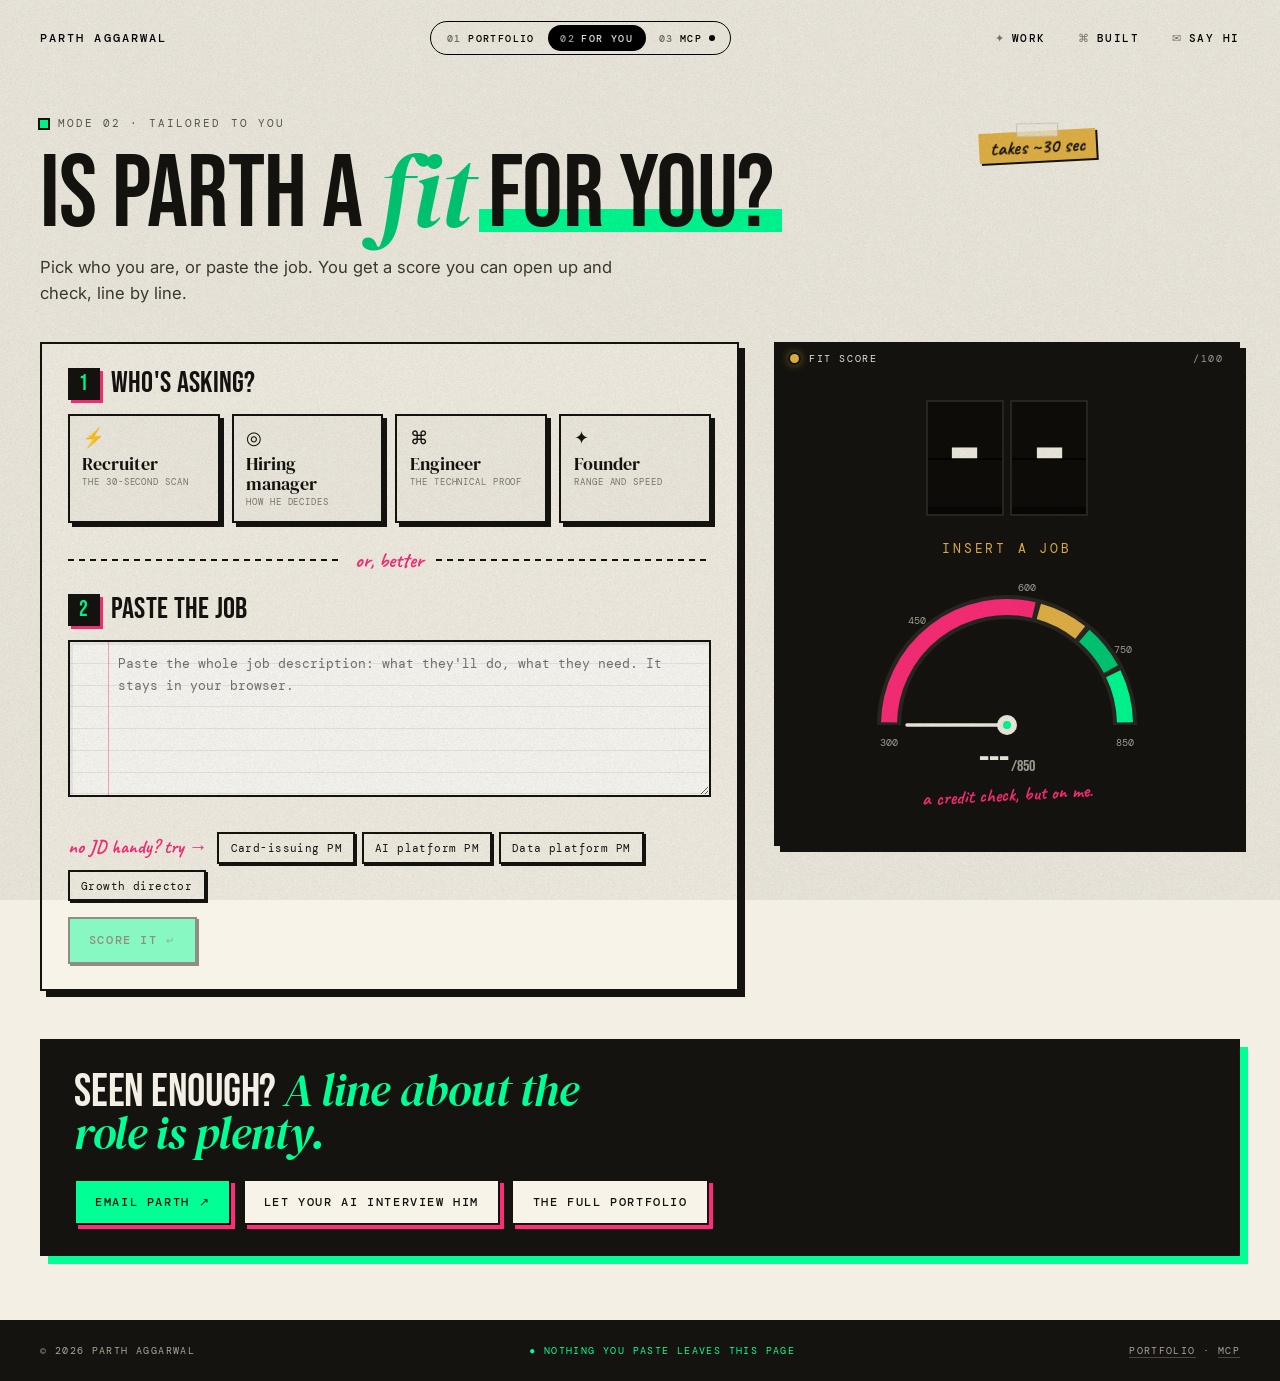
==== commit 2eb5c7b6: "Rebuild For you and MCP in a shared arcade design language Both interactive modes keep the portfolio" ====
--- a/for/index.html
+++ b/for/index.html
@@ -18,19 +18,20 @@
 <link rel="preconnect" href="https://fonts.gstatic.com" crossorigin>
 <link href="https://fonts.googleapis.com/css2?family=Bebas+Neue&family=DM+Serif+Display:ital@0;1&family=DM+Mono:wght@400;500&family=Inter:wght@400;500;600;700&family=Caveat:wght@400;600;700&family=Fraunces:ital,opsz,wght@0,9..144,500;1,9..144,600&display=swap" rel="stylesheet">
 <link rel="stylesheet" href="../css/base.css">
+<link rel="stylesheet" href="../css/arcade.css">
 <link rel="stylesheet" href="../css/for.css">
 <script>document.documentElement.classList.add('js')</script>
 <script type="module" src="../js/for.js"></script>
 </head>
-<body class="page-for">
+<body class="page-for arcade">
 
 <div id="cursor" aria-hidden="true"></div>
 <div id="cursor-ring" aria-hidden="true"></div>
 
 <nav class="topnav" aria-label="Primary">
-  <a href="../" class="nav-logo">Parth Aggarwal <span class="nl-tail"><span>-</span> Technical Product ✦ Platform</span></a>
+  <a href="../#sec-hero" class="nav-logo">Parth Aggarwal <span class="nl-tail"><span>-</span> Technical Product ✦ Platform</span></a>
   <div class="modes" role="navigation" aria-label="Ways to see Parth">
-    <a class="mode" href="../"><span class="m-n">01</span> Portfolio</a>
+    <a class="mode" href="../#sec-hero"><span class="m-n">01</span> Portfolio</a>
     <a class="mode" href="./" aria-current="page"><span class="m-n">02</span> For you</a>
     <a class="mode" href="../mcp/"><span class="m-n">03</span> MCP <span class="m-new" aria-hidden="true"></span></a>
   </div>
@@ -41,63 +42,93 @@
   </div>
 </nav>
 
-<main>
-<section class="for-hero">
-  <div class="fh-left">
-    <p class="fh-eyebrow">Mode 02 · Tailored to you</p>
-    <h1 class="fh-title"><span class="fh-w">Who's</span> <em class="fh-w">reading?</em></h1>
-    <p class="fh-sub">Pick who you are, or paste the job description. The page rebuilds itself around the evidence that matters to you, <b>gaps included</b>.</p>
+<main class="fx">
+  <header class="fx-head">
+    <p class="ax-kicker">Mode 02 · Tailored to you</p>
+    <h1 class="ax-title fx-title">Is Parth a <em>fit</em> <span class="hl">for you?</span></h1>
+    <p class="fx-sub">Pick who you are, or paste the job. You get a score you can open up and check, line by line.</p>
+    <span class="sticker fx-time" aria-hidden="true">takes ~30 sec</span>
+  </header>
 
-    <div class="personas" role="group" aria-label="Who are you?">
-      <button type="button" class="persona" data-persona="recruiter" aria-pressed="false"><span class="pz-n">A</span><span class="pz-t">Recruiter</span><span class="pz-l">The 30-second scan</span></button>
-      <button type="button" class="persona" data-persona="hiring-manager" aria-pressed="false"><span class="pz-n">B</span><span class="pz-t">Hiring manager</span><span class="pz-l">How he thinks and decides</span></button>
-      <button type="button" class="persona" data-persona="engineer" aria-pressed="false"><span class="pz-n">C</span><span class="pz-t">Engineer</span><span class="pz-l">The technical evidence</span></button>
-      <button type="button" class="persona" data-persona="founder" aria-pressed="false"><span class="pz-n">D</span><span class="pz-t">Founder</span><span class="pz-l">Range, speed, judgement</span></button>
-    </div>
+  <div class="fx-grid">
+   <div class="fx-left">
+    <section class="panel fx-in" aria-label="Tell it about you">
+      <div class="step"><span class="step-n">1</span><h2 class="step-t">Who's asking?</h2></div>
+      <div class="lenses" role="group" aria-label="Who are you?">
+        <button type="button" class="lens" data-persona="recruiter" aria-pressed="false"><span class="ln-i" aria-hidden="true">⚡</span><b>Recruiter</b><small>the 30-second scan</small></button>
+        <button type="button" class="lens" data-persona="hiring-manager" aria-pressed="false"><span class="ln-i" aria-hidden="true">◎</span><b>Hiring manager</b><small>how he decides</small></button>
+        <button type="button" class="lens" data-persona="engineer" aria-pressed="false"><span class="ln-i" aria-hidden="true">⌘</span><b>Engineer</b><small>the technical proof</small></button>
+        <button type="button" class="lens" data-persona="founder" aria-pressed="false"><span class="ln-i" aria-hidden="true">✦</span><b>Founder</b><small>range and speed</small></button>
+      </div>
 
-    <div class="jd">
-      <label for="jdText" class="jd-label"><span>or</span> paste a job description</label>
-      <textarea id="jdText" rows="6" spellcheck="false" placeholder="Paste the whole thing - responsibilities and requirements. It is read in your browser and never sent anywhere."></textarea>
-      <div class="jd-row">
-        <p class="jd-samples"><span>Try one:</span>
-          <button type="button" data-sample="card">Card-issuing PM</button>
-          <button type="button" data-sample="ai">AI platform PM</button>
-          <button type="button" data-sample="data">Data platform PM</button>
-          <button type="button" data-sample="growth">Growth director <i>(a stretch)</i></button>
-        </p>
+      <div class="or" aria-hidden="true"><span>or, better</span></div>
+
+      <div class="step"><span class="step-n">2</span><h2 class="step-t"><label for="jdText">Paste the job</label></h2></div>
+      <div class="jd">
+        <textarea id="jdText" rows="6" spellcheck="false" placeholder="Paste the whole job description: what they'll do, what they need. It stays in your browser."></textarea>
+        <ul class="coins" id="coins" aria-label="Requirements spotted so far"></ul>
+        <div class="jd-row">
+          <div class="samples"><span class="note">no JD handy? try →</span>
+            <button type="button" class="chip" data-sample="card">Card-issuing PM</button>
+            <button type="button" class="chip" data-sample="ai">AI platform PM</button>
+            <button type="button" class="chip" data-sample="data">Data platform PM</button>
+            <button type="button" class="chip" data-sample="growth">Growth director</button>
+          </div>
+          <button type="button" class="btn" id="run" disabled>Score it <kbd>↵</kbd></button>
+        </div>
       </div>
-      <ul class="jd-live" id="jdLive" aria-label="Requirements detected so far"></ul>
-    </div>
+    </section>
+
+    <section class="fx-results" id="results" hidden>
+      <div class="tabs" role="tablist" aria-label="The details" id="tabs"></div>
+      <div class="panel fx-panel" id="tabpanel" role="tabpanel" tabindex="-1"></div>
+    </section>
+   </div>
+
+    <aside class="panel ink fx-board" id="board" aria-label="Fit score">
+      <div class="panel-bar"><span class="led off" id="boardLed"></span><span id="boardFor">Fit score</span><span class="board-r">/100</span></div>
+      <div class="board-body">
+        <div class="board-score"><span class="flaps" id="flaps"><span class="flap">-</span><span class="flap">-</span></span><span class="stamp-x board-stamp" id="boardStamp" aria-hidden="true"></span></div>
+        <p class="board-band" id="boardBand"><span class="blink">insert a job</span></p>
+        <div class="board-dial">
+          <svg class="dial" id="dial" viewBox="0 0 300 172" role="img" aria-labelledby="dialText">
+            <title id="dialText">Credit-style score: waiting for input</title>
+            <g id="dialArcs"></g>
+            <g id="dialTicks" font-family="DM Mono, monospace" font-size="10" fill="#A8A499" text-anchor="middle"></g>
+            <g id="needle" class="needle idle">
+              <line x1="150" y1="150" x2="150" y2="50" stroke="#F3EFE4" stroke-width="3.5" stroke-linecap="round"/>
+              <circle cx="150" cy="150" r="10" fill="#F3EFE4"/>
+              <circle cx="150" cy="150" r="4" fill="#00FF94"/>
+            </g>
+          </svg>
+          <p class="board-credit"><span id="dialCredit">---</span><small>/850</small></p>
+          <p class="note board-note">a credit check, but on me.</p>
+        </div>
+        <ul class="board-stats" id="boardStats"></ul>
+        <div class="board-actions" id="boardActions" hidden>
+          <a class="btn" id="mailBtn" href="mailto:8parthaggarwal1999@gmail.com">Email Parth ↗</a>
+          <button type="button" class="btn paper sm" id="shareBtn">Copy link</button>
+        </div>
+      </div>
+    </aside>
   </div>
 
-  <aside class="dial-card" aria-label="Fit score">
-    <p class="dc-label">Fit score <span>300-850</span></p>
-    <svg class="dial" id="dial" viewBox="0 0 300 172" role="img" aria-labelledby="dialText">
-      <title id="dialText">Fit score: waiting for input</title>
-      <g id="dialArcs"></g>
-      <g id="dialTicks" font-family="DM Mono, monospace" font-size="9" fill="#7E7A70" text-anchor="middle"></g>
-      <g id="needle" class="needle">
-        <line x1="150" y1="150" x2="150" y2="48" stroke="#15130F" stroke-width="3" stroke-linecap="round"/>
-        <circle cx="150" cy="150" r="9" fill="#15130F"/>
-        <circle cx="150" cy="150" r="3.5" fill="#00FF94"/>
-      </g>
-    </svg>
-    <p class="dc-credit" id="dialCredit">- - -</p>
-    <p class="dc-band" id="dialBand">waiting for you</p>
-    <p class="dc-fit" id="dialFit">pick a reader or paste a JD</p>
-    <p class="dc-note">a credit check, but on me.</p>
-  </aside>
-</section>
+  <section class="panel ink fx-cta">
+    <p class="ax-title">Seen enough? <em>A line about the role is plenty.</em></p>
+    <div class="fx-cta-btns">
+      <a class="btn" href="mailto:8parthaggarwal1999@gmail.com?subject=Hello%20from%20your%20fit%20check">Email Parth ↗</a>
+      <a class="btn paper" href="../mcp/">Let your AI interview him</a>
+      <a class="btn paper" href="../#sec-hero">The full portfolio</a>
+    </div>
+  </section>
 
-<section class="for-results" id="results" aria-live="polite" hidden></section>
-
-<noscript><p class="for-nojs">This page tailors itself with JavaScript. The <a href="../">full portfolio</a> works without it.</p></noscript>
+  <noscript><p class="fx-nojs">The fit check runs in your browser and needs JavaScript. The <a href="../#sec-hero">portfolio</a> has the same evidence.</p></noscript>
 </main>
 
 <footer>
   <span>© 2026 Parth Aggarwal</span>
   <span class="neon">● Nothing you paste leaves this page</span>
-  <span><a href="../">Portfolio</a> · <a href="../mcp/">MCP</a></span>
+  <span><a href="../#sec-hero">Portfolio</a> · <a href="../mcp/">MCP</a></span>
 </footer>
 </body>
 </html>
--- a/css/arcade.css
+++ b/css/arcade.css
@@ -0,0 +1,150 @@
+/* ARCADE - the interactive modes' design language (For you, MCP).
+   Same palette and type as the portfolio, built like a machine you play: flat panels with thick ink
+   borders and hard shadows, buttons that press in, split-flap digits, health-bar meters, rubber stamps,
+   taped stickers. One primary action at a time. Light on For you, dark (.on-dark) on MCP. */
+
+.arcade{--edge:var(--ink);--shade:var(--ink);--face:var(--paper);--text:var(--ink);--sub:#5c584e}
+.arcade.on-dark{--edge:var(--eggshell);--shade:var(--neon);--face:#1D1A15;--text:var(--eggshell);--sub:#A8A499}
+
+/* hidden means hidden, whatever display a component sets */
+.arcade [hidden]{display:none !important}
+
+/* screen-reader only */
+.sr{position:absolute;width:1px;height:1px;padding:0;margin:-1px;overflow:hidden;clip:rect(0 0 0 0);white-space:nowrap;border:0}
+
+/* ---------- panels ---------- */
+.panel{position:relative;background:var(--face);color:var(--text);border:2px solid var(--edge);box-shadow:6px 6px 0 var(--shade)}
+.panel.ink{--face:var(--ink);--text:var(--eggshell);--sub:#A8A499;background:var(--ink);color:var(--eggshell)}
+.panel.neon{background:var(--neon);color:var(--ink);--sub:#1b3b2d}
+.panel.paper{--face:var(--paper);--text:var(--ink);--sub:#5c584e;background:var(--paper);color:var(--ink);border-color:var(--ink)}
+.panel-bar{
+  display:flex;align-items:center;gap:0.6rem;padding:0.55rem 0.9rem;border-bottom:2px solid var(--edge);
+  font-family:'DM Mono',monospace;font-size:0.62rem;letter-spacing:0.16em;text-transform:uppercase;
+}
+.panel.paper .panel-bar{border-color:var(--ink)}
+.led{width:9px;height:9px;border-radius:50%;background:var(--neon);box-shadow:0 0 0 2px var(--ink),0 0 10px var(--neon);animation:pulse-dot 1.8s ease-in-out infinite;flex:none}
+.led.off{background:var(--gold);box-shadow:0 0 0 2px var(--ink),0 0 10px var(--gold)}
+
+/* ---------- headings ---------- */
+.ax-kicker{display:inline-flex;align-items:center;gap:0.6rem;font-family:'DM Mono',monospace;font-size:0.66rem;letter-spacing:0.2em;text-transform:uppercase;color:var(--sub)}
+.ax-kicker::before{content:'';width:8px;height:8px;background:var(--neon);box-shadow:0 0 0 2px var(--edge)}
+.ax-title{font-family:'Bebas Neue',sans-serif;font-weight:400;line-height:0.86;letter-spacing:-0.005em}
+.ax-title em{font-family:'DM Serif Display',serif;font-style:italic;letter-spacing:-0.02em;color:var(--neon-dark)}
+.arcade.on-dark .ax-title em{color:var(--neon)}
+.arcade.on-dark .ax-title .hl::after{background:var(--pink)}
+.ax-title .hl{position:relative;display:inline-block;z-index:0}
+.ax-title .hl::after{content:'';position:absolute;left:-3%;right:-3%;bottom:10%;height:26%;background:var(--neon);z-index:-1;transform:scaleX(0);transform-origin:left;animation:hl-in 0.8s cubic-bezier(0.76,0,0.24,1) 0.5s forwards}
+@keyframes hl-in{to{transform:scaleX(1)}}
+.step{display:flex;align-items:center;gap:0.7rem;margin-bottom:0.9rem}
+.step-n{
+  display:grid;place-items:center;width:2rem;height:2rem;flex:none;
+  font-family:'Bebas Neue',sans-serif;font-size:1.35rem;line-height:1;background:var(--ink);color:var(--neon);
+  box-shadow:3px 3px 0 var(--pink);
+}
+.arcade.on-dark .step-n{background:var(--neon);color:var(--ink);box-shadow:3px 3px 0 var(--pink)}
+.step-t{font-family:'Bebas Neue',sans-serif;font-weight:400;font-size:1.9rem;line-height:0.9;letter-spacing:0.01em}
+
+/* ---------- buttons: they press in ---------- */
+.btn{
+  --b-bg:var(--neon);--b-fg:var(--ink);--b-sh:var(--ink);
+  display:inline-flex;align-items:center;justify-content:center;gap:0.55rem;
+  font-family:'DM Mono',monospace;font-size:0.72rem;font-weight:500;letter-spacing:0.14em;text-transform:uppercase;text-decoration:none;
+  color:var(--b-fg);background:var(--b-bg);border:2px solid var(--ink);padding:0.85rem 1.2rem;cursor:pointer;
+  box-shadow:4px 4px 0 var(--b-sh);transition:transform 0.12s,box-shadow 0.12s,background 0.2s,color 0.2s;
+}
+.btn:hover{transform:translate(-1px,-1px);box-shadow:5px 5px 0 var(--b-sh)}
+.btn:active{transform:translate(3px,3px);box-shadow:1px 1px 0 var(--b-sh)}
+.btn.paper{--b-bg:var(--paper)}
+.btn.ink{--b-bg:var(--ink);--b-fg:var(--eggshell)}
+.btn.pink{--b-bg:var(--pink);--b-fg:var(--ink)}
+.btn.sm{font-size:0.62rem;padding:0.55rem 0.8rem;box-shadow:3px 3px 0 var(--b-sh)}
+.btn[disabled]{opacity:0.45;pointer-events:none;box-shadow:2px 2px 0 var(--b-sh)}
+/* on dark, an ink shadow disappears: buttons cast pink, except inside light panels */
+.arcade.on-dark .btn,.panel.ink .btn{--b-sh:var(--pink)}
+.arcade.on-dark .panel.neon .btn,.arcade.on-dark .panel.paper .btn{--b-sh:var(--ink)}
+.btn kbd{font-family:inherit;font-size:0.9em;opacity:0.65}
+
+/* ---------- chips ---------- */
+.chip{
+  display:inline-flex;align-items:center;gap:0.4rem;cursor:pointer;
+  font-family:'DM Mono',monospace;font-size:0.68rem;letter-spacing:0.04em;color:var(--text);
+  background:var(--face);border:2px solid var(--edge);padding:0.42rem 0.7rem;box-shadow:2px 2px 0 var(--edge);
+  transition:transform 0.12s,box-shadow 0.12s,background 0.2s,color 0.2s;
+}
+.chip:hover{background:var(--neon);color:var(--ink);transform:translate(-1px,-1px);box-shadow:3px 3px 0 var(--edge)}
+.chip:active{transform:translate(2px,2px);box-shadow:0 0 0 var(--edge)}
+.chip[aria-pressed="true"],.chip[aria-selected="true"]{background:var(--ink);color:var(--neon);border-color:var(--ink)}
+.arcade.on-dark .chip[aria-pressed="true"],.arcade.on-dark .chip[aria-selected="true"]{background:var(--neon);color:var(--ink);border-color:var(--neon)}
+
+/* ---------- stickers, tape and stamps ---------- */
+.sticker{
+  position:relative;display:inline-block;font-family:'Caveat',cursive;font-weight:700;font-size:1.25rem;line-height:1;
+  color:var(--ink);background:var(--gold);padding:0.35rem 0.7rem 0.3rem;transform:rotate(-3deg);box-shadow:2px 2px 0 var(--ink);
+}
+.sticker::before{content:'';position:absolute;top:-8px;left:50%;width:42px;height:14px;transform:translateX(-50%) rotate(2deg);background:rgba(243,239,228,0.7);border:1px solid rgba(21,19,15,0.15)}
+.sticker.pink{background:var(--pink)}
+.sticker.neon{background:var(--neon)}
+.note{font-family:'Caveat',cursive;font-weight:700;font-size:1.2rem;line-height:1.1;color:var(--pink)}
+.stamp-x{
+  display:inline-block;font-family:'Bebas Neue',sans-serif;font-size:1.9rem;letter-spacing:0.08em;line-height:1;
+  color:var(--pink);border:3px solid currentColor;padding:0.2rem 0.7rem 0.05rem;transform:rotate(-8deg);
+  background:rgba(251,248,239,0.9);opacity:0;pointer-events:none;
+}
+.stamp-x.show{animation:stampIn 0.45s cubic-bezier(0.34,1.56,0.64,1) forwards}
+@keyframes stampIn{from{opacity:0;transform:rotate(-8deg) scale(1.8)}to{opacity:0.95;transform:rotate(-8deg) scale(1)}}
+.stamp-x.good{color:var(--neon-dark)}
+.stamp-x.mid{color:var(--gold-deep)}
+
+/* ---------- split-flap digits ---------- */
+.flaps{display:inline-flex;gap:6px}
+.flap{
+  position:relative;display:grid;place-items:center;width:0.68em;height:1em;
+  font-family:'Bebas Neue',sans-serif;line-height:1;color:var(--eggshell);background:#0E0C09;border:2px solid #2a2722;
+  box-shadow:inset 0 -0.06em 0 rgba(0,0,0,0.5);overflow:hidden;
+}
+.flap::after{content:'';position:absolute;left:0;right:0;top:50%;height:2px;background:rgba(0,0,0,0.75)}
+.flap.flip{animation:flip 0.09s linear}
+@keyframes flip{0%{transform:scaleY(1)}50%{transform:scaleY(0.1)}100%{transform:scaleY(1)}}
+
+/* ---------- health-bar meter: ten blocks ---------- */
+.meter{display:inline-grid;grid-template-columns:repeat(10,1fr);gap:2px;width:100%;max-width:150px;height:14px;padding:2px;border:2px solid var(--edge);background:var(--face)}
+.meter i{background:rgba(127,127,127,0.18)}
+.meter i.on{background:var(--m,var(--neon-dark));animation:block 0.25s ease-out both}
+@keyframes block{from{transform:scaleY(0)}}
+.m-strong{--m:var(--neon-dark)}
+.m-good{--m:#7ED9A8}
+.m-some{--m:var(--gold)}
+.m-thin,.m-none{--m:var(--pink)}
+.tag{display:inline-block;font-family:'DM Mono',monospace;font-size:0.58rem;font-weight:500;letter-spacing:0.14em;text-transform:uppercase;padding:0.22rem 0.5rem;border:2px solid var(--ink);color:var(--ink);white-space:nowrap}
+.tag.t-strong{background:var(--neon)}
+.tag.t-good{background:#B6F0D3}
+.tag.t-some{background:#FFE7A0}
+.tag.t-thin,.tag.t-none{background:#FFC9D7}
+
+/* ---------- folder tabs ---------- */
+.tabs{display:flex;gap:0.35rem;flex-wrap:wrap;position:relative;z-index:1;margin-bottom:-2px;padding-left:0.4rem}
+.tab{
+  font-family:'DM Mono',monospace;font-size:0.68rem;letter-spacing:0.12em;text-transform:uppercase;cursor:pointer;
+  color:var(--text);background:var(--eggshell-deep);border:2px solid var(--edge);border-bottom-color:var(--edge);
+  padding:0.65rem 0.95rem 0.6rem;display:inline-flex;align-items:center;gap:0.45rem;transition:background 0.2s,transform 0.2s;
+}
+.tab:hover{background:var(--neon)}
+.tab[aria-selected="true"]{background:var(--face);border-bottom-color:var(--face);transform:translateY(0)}
+.tab:not([aria-selected="true"]){transform:translateY(3px)}
+.tab b{font-family:'Bebas Neue',sans-serif;font-weight:400;font-size:1.05rem;letter-spacing:0.02em;line-height:1;background:var(--ink);color:var(--neon);padding:0.08rem 0.35rem 0}
+.tab.warn b{background:var(--pink);color:var(--ink)}
+
+/* ---------- confetti ---------- */
+.confetti{position:fixed;inset:0;pointer-events:none;z-index:300;overflow:hidden}
+.confetti i{position:absolute;top:-12px;width:9px;height:14px;animation:fall var(--d,1.8s) cubic-bezier(0.3,0.6,0.5,1) forwards}
+@keyframes fall{to{transform:translate(var(--x,0),105vh) rotate(var(--r,540deg))}}
+
+/* ---------- toast ---------- */
+.toast-x{position:fixed;left:50%;bottom:1.6rem;transform:translateX(-50%);z-index:400;background:var(--neon);color:var(--ink);border:2px solid var(--ink);box-shadow:4px 4px 0 var(--ink);font-family:'DM Mono',monospace;font-size:0.7rem;letter-spacing:0.12em;text-transform:uppercase;padding:0.7rem 1rem;animation:toastIn 0.3s cubic-bezier(0.34,1.56,0.64,1) both}
+@keyframes toastIn{from{opacity:0;transform:translate(-50%,12px)}to{opacity:1;transform:translate(-50%,0)}}
+
+@media (prefers-reduced-motion:reduce){
+  .flap.flip,.meter i.on,.stamp-x.show{animation:none}
+  .stamp-x.show{opacity:0.95}
+  .ax-title .hl::after{animation:none;transform:none}
+}
--- a/css/for.css
+++ b/css/for.css
@@ -1,251 +1,207 @@
-/* "FOR YOU" - the portfolio rebuilt around one reader */
-.page-for main{padding-top:4.5rem}
-.for-hero{
-  display:grid;grid-template-columns:minmax(0,1.35fr) minmax(300px,0.85fr);gap:3rem;align-items:start;
-  padding:3rem 2.5rem 3.5rem;border-bottom:1px solid var(--border);
-}
-.fh-eyebrow{font-family:'DM Mono',monospace;font-size:0.68rem;letter-spacing:0.2em;text-transform:uppercase;color:var(--gray);display:flex;align-items:center;gap:0.75rem}
-.fh-eyebrow::before{content:'';width:6px;height:6px;border-radius:50%;background:var(--neon);animation:pulse-dot 1.8s ease-in-out infinite}
-.fh-title{font-family:'Bebas Neue',sans-serif;font-size:clamp(4rem,9vw,8.5rem);line-height:0.86;letter-spacing:-0.01em;margin:1rem 0 1.25rem}
-.fh-title em{font-family:'DM Serif Display',serif;font-style:italic;color:var(--neon-dark);letter-spacing:-0.02em}
-.fh-w{display:inline-block;animation:fhIn 0.9s cubic-bezier(0.22,1,0.36,1) both}
-.fh-title em.fh-w{animation-delay:0.12s}
-@keyframes fhIn{from{opacity:0;transform:translateY(40%) rotate(2deg)}to{opacity:1;transform:none}}
-.fh-sub{font-family:'DM Serif Display',serif;font-style:italic;font-size:clamp(1.1rem,1.6vw,1.35rem);line-height:1.45;max-width:36rem;color:#3d3b34}
-.fh-sub b{font-family:'Inter',sans-serif;font-style:normal;font-weight:500;background:var(--neon);padding:0 0.3em;white-space:nowrap}
-
-/* persona cards */
-.personas{display:grid;grid-template-columns:repeat(4,minmax(0,1fr));gap:0.9rem;margin:2rem 0 1.75rem}
-.persona{
-  font:inherit;color:var(--ink);text-align:left;cursor:pointer;
-  background:var(--paper);border:1.5px solid var(--ink);padding:0.9rem 1rem 1rem;
-  display:flex;flex-direction:column;gap:0.2rem;position:relative;
-  box-shadow:4px 5px 0 var(--eggshell-deep);
-  transition:transform 0.4s cubic-bezier(0.34,1.56,0.64,1),background 0.3s,color 0.3s,box-shadow 0.35s;
-}
-.persona:nth-child(odd){transform:rotate(-0.8deg)}
-.persona:nth-child(even){transform:rotate(0.6deg)}
-.persona:hover{transform:translateY(-4px) rotate(0deg);box-shadow:6px 8px 0 var(--pink)}
-.persona[aria-pressed="true"]{background:var(--ink);color:var(--eggshell);transform:translateY(-6px) rotate(0deg);box-shadow:6px 8px 0 var(--neon)}
-.pz-n{font-family:'Bebas Neue',sans-serif;font-size:2rem;line-height:0.9;color:transparent;-webkit-text-stroke:1px var(--ink);transition:color 0.3s}
-.persona:hover .pz-n{color:var(--pink);-webkit-text-stroke-color:var(--pink)}
-.persona[aria-pressed="true"] .pz-n{color:var(--neon);-webkit-text-stroke-color:var(--neon)}
-.pz-t{font-family:'DM Serif Display',serif;font-size:1.15rem;line-height:1.15}
-.pz-l{font-family:'DM Mono',monospace;font-size:0.56rem;letter-spacing:0.12em;text-transform:uppercase;color:var(--gray)}
-.persona[aria-pressed="true"] .pz-l{color:var(--gray-light)}
-
-/* the JD box: a sheet of paper with a ruled margin */
-.jd{position:relative}
-.jd-label{display:block;font-family:'DM Mono',monospace;font-size:0.66rem;letter-spacing:0.18em;text-transform:uppercase;color:var(--gray);margin-bottom:0.6rem}
-.jd-label span{font-family:'Caveat',cursive;font-size:1.3rem;letter-spacing:0;text-transform:none;color:var(--pink);margin-right:0.35rem}
+/* FOR YOU - a fit machine. Input on the left, a scoreboard that never leaves the screen on the right,
+   and the details behind folder tabs, one at a time. */
+.page-for main{padding-top:4.8rem}
+.fx{padding:0 2.5rem 4rem;max-width:1440px;margin:0 auto}
+
+.fx-head{position:relative;padding:2.2rem 0 2.2rem;max-width:62rem}
+.fx-title{font-size:clamp(3.4rem,8vw,7.2rem);margin:0.9rem 0 0.9rem}
+.fx-sub{font-size:clamp(1rem,1.3vw,1.15rem);line-height:1.55;color:#3d3b34;max-width:38rem}
+.fx-time{position:absolute;right:-4rem;top:3.4rem}
+
+.fx-grid{display:grid;grid-template-columns:minmax(0,1.35fr) minmax(320px,0.9fr);gap:2.2rem;align-items:start}
+
+/* ---------- step 1 + 2 ---------- */
+.fx-in{padding:1.5rem 1.6rem 1.6rem}
+.lenses{display:grid;grid-template-columns:repeat(4,minmax(0,1fr));gap:0.75rem}
+.lens{
+  position:relative;display:flex;flex-direction:column;align-items:flex-start;gap:0.15rem;text-align:left;cursor:pointer;
+  font:inherit;color:var(--ink);background:var(--eggshell);border:2px solid var(--ink);padding:0.75rem 0.8rem 0.8rem;
+  box-shadow:4px 4px 0 var(--ink);transition:transform 0.12s,box-shadow 0.12s,background 0.2s;
+}
+.lens:hover{background:var(--neon);transform:translate(-1px,-1px);box-shadow:5px 5px 0 var(--ink)}
+.lens:active{transform:translate(3px,3px);box-shadow:1px 1px 0 var(--ink)}
+.lens[aria-pressed="true"]{background:var(--ink);color:var(--eggshell);box-shadow:4px 4px 0 var(--pink)}
+.ln-i{font-size:1.15rem;line-height:1;margin-bottom:0.35rem}
+.lens b{font-family:'DM Serif Display',serif;font-weight:400;font-size:1.12rem;line-height:1.1}
+.lens small{font-family:'DM Mono',monospace;font-size:0.56rem;letter-spacing:0.1em;text-transform:uppercase;color:var(--gray)}
+.lens[aria-pressed="true"] small{color:var(--neon)}
+
+.or{display:flex;align-items:center;gap:0.8rem;margin:1.5rem 0 1.3rem;font-family:'Caveat',cursive;font-weight:700;font-size:1.3rem;color:var(--pink)}
+.or::before,.or::after{content:'';flex:1;height:2px;background:repeating-linear-gradient(90deg,var(--ink) 0 6px,transparent 6px 11px)}
+
 .jd textarea{
-  width:100%;resize:vertical;min-height:9rem;
+  width:100%;min-height:9.5rem;resize:vertical;
   font-family:'DM Mono',monospace;font-size:0.8rem;line-height:1.7;color:var(--ink);
   background:
-    linear-gradient(90deg,transparent 2.4rem,rgba(255,45,120,0.35) 2.4rem,rgba(255,45,120,0.35) calc(2.4rem + 1px),transparent calc(2.4rem + 1px)),
+    linear-gradient(90deg,transparent 2.4rem,rgba(255,45,120,0.4) 2.4rem,rgba(255,45,120,0.4) calc(2.4rem + 1px),transparent calc(2.4rem + 1px)),
     repeating-linear-gradient(transparent 0 calc(1.36rem - 1px),rgba(21,19,15,0.08) calc(1.36rem - 1px) 1.36rem),
-    var(--paper);
-  background-attachment:local;
-  border:1.5px solid var(--ink);padding:0.7rem 1rem 0.7rem 3rem;
-  box-shadow:4px 5px 0 var(--eggshell-deep);
-  transition:box-shadow 0.3s,border-color 0.3s;
-}
-.jd textarea:focus{outline:none;box-shadow:6px 8px 0 var(--neon)}
-.jd-row{display:flex;justify-content:space-between;align-items:center;gap:1rem;margin-top:0.8rem;flex-wrap:wrap}
-.jd-samples{display:flex;flex-wrap:wrap;gap:0.4rem;align-items:center;font-family:'DM Mono',monospace;font-size:0.6rem;letter-spacing:0.08em;text-transform:uppercase;color:var(--gray)}
-.jd-samples button{
-  font:inherit;color:var(--ink);background:var(--eggshell);border:1px solid var(--border);padding:0.35rem 0.6rem;cursor:pointer;
-  transition:background 0.2s,border-color 0.2s,transform 0.3s cubic-bezier(0.22,1,0.36,1);
-}
-.jd-samples button:hover{background:var(--neon);border-color:var(--ink);transform:translateY(-2px) rotate(-1deg)}
-.jd-samples i{font-style:normal;color:var(--pink)}
-.jd-live{list-style:none;display:flex;flex-wrap:wrap;gap:0.4rem;margin-top:1rem;min-height:1.6rem}
-.jd-live li{
-  font-family:'DM Mono',monospace;font-size:0.6rem;letter-spacing:0.08em;text-transform:uppercase;
-  padding:0.32rem 0.6rem;border:1px solid var(--ink);background:var(--paper);
-  animation:chipIn 0.45s cubic-bezier(0.34,1.56,0.64,1) both;
-}
-.jd-live li.s-core{background:var(--neon)}
-.jd-live li.s-strong{background:#B6F0D3}
-.jd-live li.s-working{background:#FFE7A0}
-.jd-live li.s-adjacent,.jd-live li.s-gap{background:#FFC9D7;border-style:dashed}
-@keyframes chipIn{from{opacity:0;transform:translateY(8px) scale(0.85)}to{opacity:1;transform:none}}
-
-/* the dial: a credit score for a candidate */
-.dial-card{
-  position:sticky;top:5.5rem;
-  background:var(--paper);border:1.5px solid var(--ink);padding:1.4rem 1.4rem 1.2rem;text-align:center;
-  box-shadow:6px 8px 0 var(--eggshell-deep);transform:rotate(1deg);
-}
-.dc-label{font-family:'DM Mono',monospace;font-size:0.62rem;letter-spacing:0.2em;text-transform:uppercase;color:var(--gray);display:flex;justify-content:space-between}
-.dc-label span{color:var(--pink)}
-.dial{display:block;width:100%;height:auto;margin:0.6rem 0 0.2rem;overflow:visible}
-.needle{transform-origin:150px 150px;transform:rotate(-90deg);transition:transform 1.1s cubic-bezier(0.34,1.4,0.64,1)}
+    #FFFDF7;
+  background-attachment:local;border:2px solid var(--ink);padding:0.7rem 1rem 0.7rem 3rem;box-shadow:inset 3px 3px 0 rgba(21,19,15,0.06);
+}
+.jd textarea:focus{outline:none;box-shadow:inset 3px 3px 0 rgba(21,19,15,0.06),0 0 0 3px var(--neon)}
+.coins{list-style:none;display:flex;flex-wrap:wrap;gap:0.35rem;margin:0.75rem 0 0;min-height:0.2rem}
+.coins li{
+  font-family:'DM Mono',monospace;font-size:0.6rem;letter-spacing:0.06em;text-transform:uppercase;
+  padding:0.32rem 0.55rem;border:2px solid var(--ink);background:var(--neon);box-shadow:2px 2px 0 var(--ink);
+  animation:coin 0.45s cubic-bezier(0.34,1.56,0.64,1) both;
+}
+.coins li.weak{background:#FFC9D7}
+.coins li.count{background:var(--ink);color:var(--neon)}
+@keyframes coin{from{opacity:0;transform:translateY(-14px) rotate(-8deg) scale(0.6)}}
+.jd-row{display:flex;justify-content:space-between;align-items:center;gap:1rem;flex-wrap:wrap;margin-top:1rem}
+.samples{display:flex;flex-wrap:wrap;align-items:center;gap:0.4rem}
+.samples .note{margin-right:0.2rem}
+
+/* ---------- the scoreboard ---------- */
+.fx-board{position:sticky;top:5.4rem}
+.board-r{margin-left:auto;color:var(--gray-light)}
+.board-body{padding:1.2rem 1.3rem 1.3rem;display:flex;flex-direction:column;align-items:center;text-align:center}
+.board-score{position:relative;font-size:clamp(5rem,9vw,7.4rem);line-height:1}
+.board-stamp{position:absolute;right:-2.6rem;top:-0.6rem;font-size:1.5rem}
+.board-band{font-family:'DM Serif Display',serif;font-style:italic;font-size:1.7rem;margin:0.6rem 0 0.2rem;color:var(--neon)}
+.board-band.b-stretch{color:var(--pink)}
+.board-band.b-fair{color:var(--gold)}
+.blink{font-family:'DM Mono',monospace;font-style:normal;font-size:0.8rem;letter-spacing:0.22em;text-transform:uppercase;color:var(--gold);animation:blinkTxt 1.1s steps(2) infinite}
+@keyframes blinkTxt{50%{opacity:0}}
+.board-dial{width:100%;max-width:300px;margin-top:0.6rem}
+.dial{display:block;width:100%;height:auto;overflow:visible}
+.needle{transform-origin:150px 150px;transform:rotate(-90deg);transition:transform 1.2s cubic-bezier(0.34,1.4,0.64,1)}
 .needle.idle{animation:needleIdle 3.4s ease-in-out infinite}
-@keyframes needleIdle{0%,100%{transform:rotate(-78deg)}50%{transform:rotate(-52deg)}}
-.dc-go{
-  display:inline-flex;align-items:center;gap:0.4rem;margin-top:0.9rem;
-  font-family:'DM Mono',monospace;font-size:0.64rem;letter-spacing:0.14em;text-transform:uppercase;text-decoration:none;
-  color:var(--eggshell);background:var(--ink);padding:0.6rem 0.9rem;
-  animation:chipIn 0.45s cubic-bezier(0.34,1.56,0.64,1) both;
-  transition:background 0.25s,color 0.25s;
-}
-.dc-go:hover{background:var(--neon);color:var(--ink)}
-.dc-go span{display:inline-block;animation:bob 1.6s ease-in-out infinite}
-@keyframes bob{50%{transform:translateY(3px)}}
-.dc-credit{font-family:'Bebas Neue',sans-serif;font-size:4.4rem;line-height:0.9;letter-spacing:0.02em}
-.dc-band{font-family:'DM Serif Display',serif;font-style:italic;font-size:1.5rem;color:var(--neon-dark);margin-top:0.2rem}
-.dial-card.b-stretch .dc-band{color:var(--pink)}
-.dial-card.b-fair .dc-band{color:var(--gold-deep)}
-.dc-fit{font-family:'DM Mono',monospace;font-size:0.66rem;letter-spacing:0.14em;text-transform:uppercase;color:var(--gray);margin-top:0.4rem}
-.dc-note{font-family:'Caveat',cursive;font-weight:700;font-size:1.2rem;color:var(--pink);transform:rotate(-3deg);margin-top:0.8rem}
-
-/* results */
-.for-results{padding:3.5rem 2.5rem 5rem;scroll-margin-top:4.5rem}
-.fr-head{display:flex;justify-content:space-between;align-items:flex-end;gap:1.5rem;flex-wrap:wrap;padding-bottom:1.5rem;border-bottom:2px solid var(--ink);margin-bottom:2.5rem}
-.fr-kicker{font-family:'DM Mono',monospace;font-size:0.66rem;letter-spacing:0.2em;text-transform:uppercase;color:var(--gray)}
-.fr-title{font-family:'Bebas Neue',sans-serif;font-size:clamp(2.6rem,6vw,5rem);line-height:0.9;margin-top:0.4rem}
-.fr-title em{font-family:'DM Serif Display',serif;font-style:italic;color:var(--neon-dark)}
-.fr-actions{display:flex;gap:0.6rem;flex-wrap:wrap}
-.fr-btn{
-  font-family:'DM Mono',monospace;font-size:0.66rem;letter-spacing:0.12em;text-transform:uppercase;text-decoration:none;
-  color:var(--ink);border:1.5px solid var(--ink);background:transparent;padding:0.7rem 1rem;cursor:pointer;
-  display:inline-flex;align-items:center;gap:0.45rem;
-  transition:background 0.25s,color 0.25s,transform 0.3s cubic-bezier(0.22,1,0.36,1);
-}
-.fr-btn.primary{background:var(--ink);color:var(--eggshell)}
-.fr-btn:hover{background:var(--pink);border-color:var(--pink);color:var(--eggshell);transform:translateY(-3px)}
-.fr-block{margin-bottom:3rem;animation:blockIn 0.7s cubic-bezier(0.22,1,0.36,1) both}
-.fr-block:nth-child(2){animation-delay:0.08s}.fr-block:nth-child(3){animation-delay:0.16s}.fr-block:nth-child(4){animation-delay:0.24s}
-.fr-block:nth-child(5){animation-delay:0.32s}.fr-block:nth-child(6){animation-delay:0.4s}.fr-block:nth-child(7){animation-delay:0.48s}
-@keyframes blockIn{from{opacity:0;transform:translateY(24px)}to{opacity:1;transform:none}}
-.fr-h{font-family:'DM Mono',monospace;font-size:0.68rem;letter-spacing:0.2em;text-transform:uppercase;color:var(--gray);display:flex;align-items:center;gap:1rem;margin-bottom:1.2rem}
-.fr-h::after{content:'';flex:1;height:1px;background:var(--border)}
-.fr-h b{color:var(--pink);font-weight:500}
-
-.fr-short{list-style:none;display:grid;gap:1rem}
-.fr-short li{font-family:'Fraunces',serif;font-weight:500;font-size:clamp(1.15rem,1.9vw,1.55rem);line-height:1.35;padding-left:2.2rem;position:relative}
-.fr-short li::before{content:'✦';position:absolute;left:0;top:0.1em;color:var(--neon-dark);font-size:0.9em}
-.fr-short li b{font-family:'Inter',sans-serif;font-weight:600;font-size:0.72em;background:var(--ink);color:var(--eggshell);padding:0.1em 0.4em;display:inline-block;transform:rotate(-1.5deg);margin-right:0.35rem}
-
-.facts{display:grid;grid-template-columns:repeat(4,minmax(0,1fr));border:1.5px solid var(--ink);background:var(--paper)}
-.fact{padding:1rem 1.1rem;border-right:1px solid var(--border)}
-.fact:last-child{border-right:none}
-.fact dt{font-family:'DM Mono',monospace;font-size:0.58rem;letter-spacing:0.16em;text-transform:uppercase;color:var(--gray);margin-bottom:0.35rem}
-.fact dd{font-family:'DM Serif Display',serif;font-size:1.05rem;line-height:1.3}
-
-/* requirement -> evidence ledger */
-.ledger{border-top:2px solid var(--ink)}
-.lg-row{
-  display:grid;grid-template-columns:minmax(180px,0.8fr) minmax(0,2fr) auto;gap:1.5rem;align-items:start;
-  padding:1.1rem 0;border-bottom:1px solid var(--border);
-  animation:rowIn 0.55s cubic-bezier(0.22,1,0.36,1) both;
-}
-@keyframes rowIn{from{opacity:0;transform:translateX(-14px)}to{opacity:1;transform:none}}
-.lg-req{font-family:'DM Serif Display',serif;font-size:1.15rem;line-height:1.2}
-.lg-badge{display:inline-block;margin-top:0.4rem;font-family:'DM Mono',monospace;font-size:0.55rem;letter-spacing:0.14em;text-transform:uppercase;padding:0.2rem 0.45rem;border:1px solid var(--ink)}
-.lg-badge.s-core{background:var(--neon)}
-.lg-badge.s-strong{background:#B6F0D3}
-.lg-badge.s-working{background:#FFE7A0}
-.lg-badge.s-adjacent,.lg-badge.s-gap{background:#FFC9D7}
-.lg-conf{display:flex;align-items:center;gap:0.6rem;margin-top:0.45rem}
-.lg-conf .lg-badge{margin-top:0}
-.lg-badge.c-strong{background:var(--neon)}
-.lg-badge.c-good{background:#B6F0D3}
-.lg-badge.c-some{background:#FFE7A0}
-.lg-badge.c-thin{background:#FFC9D7}
-.lg-bar{flex:1;max-width:90px;height:4px;background:var(--border);position:relative;overflow:hidden}
-.lg-bar i{position:absolute;inset:0 auto 0 0;background:var(--ink);transform-origin:left;animation:barIn 1s cubic-bezier(0.22,1,0.36,1) both}
-@keyframes barIn{from{transform:scaleX(0)}}
-.lg-why{margin-top:0.7rem}
-.lg-why summary{cursor:pointer;list-style:none;display:inline-flex;align-items:center;gap:0.35rem;font-family:'DM Mono',monospace;font-size:0.6rem;letter-spacing:0.12em;text-transform:uppercase;color:var(--ink);border-bottom:1px dashed var(--ink)}
-.lg-why summary::-webkit-details-marker{display:none}
-.lg-why summary::after{content:'+';transition:transform 0.3s}
-.lg-why[open] summary::after{transform:rotate(45deg)}
-.lg-why[open] summary{color:var(--pink);border-color:var(--pink)}
-.lg-reasons{list-style:none;display:grid;gap:0.3rem;margin:0.8rem 0}
-.lg-reasons li{font-size:0.86rem;line-height:1.55;color:#3d3b34;padding-left:1.1rem;position:relative}
-.lg-reasons li::before{content:'✦';position:absolute;left:0;color:var(--neon-dark);font-size:0.7rem;top:0.2em}
-.lg-lines{list-style:none;display:grid;gap:0.6rem;margin-bottom:0.8rem;counter-reset:ln}
-.lg-lines li{counter-increment:ln;padding:0.6rem 0.75rem 0.6rem 2.1rem;background:var(--paper);border:1px solid var(--border);position:relative;font-size:0.86rem;line-height:1.5}
-.lg-lines li::before{content:counter(ln,decimal-leading-zero);position:absolute;left:0.65rem;top:0.62rem;font-family:'DM Mono',monospace;font-size:0.6rem;color:var(--gray)}
-.lg-w{display:block;margin-top:0.35rem;font-family:'DM Mono',monospace;font-size:0.58rem;letter-spacing:0.04em;color:var(--gray);line-height:1.6}
-.lg-w a{color:var(--ink)}
-.lg-w b{color:var(--ink);background:var(--neon);padding:0 0.25em;font-weight:500}
-.lg-math{font-family:'DM Mono',monospace;font-size:0.66rem;line-height:1.6;color:var(--ink);background:var(--eggshell-deep);padding:0.55rem 0.7rem;overflow-x:auto;white-space:nowrap}
-.gap .lg-why{margin-top:0.6rem}
-.method{display:grid;gap:0.8rem;max-width:52rem;font-size:0.93rem;line-height:1.65;color:#3d3b34}
-.method code{font-family:'DM Mono',monospace;font-size:0.8rem;background:var(--eggshell-deep);padding:0.1rem 0.35rem}
-.lg-asked{display:block;margin-top:0.45rem;font-family:'DM Mono',monospace;font-size:0.58rem;letter-spacing:0.06em;color:var(--gray);line-height:1.5}
-.lg-quote{font-size:0.95rem;line-height:1.65;color:#3d3b34}
-.lg-quote q{quotes:'“' '”'}
-.lg-more{display:block;margin-top:0.4rem;font-family:'DM Mono',monospace;font-size:0.6rem;letter-spacing:0.1em;text-transform:uppercase;color:var(--gray)}
-.lg-src{font-family:'DM Mono',monospace;font-size:0.6rem;letter-spacing:0.1em;text-transform:uppercase;color:var(--ink);text-decoration:none;border-bottom:1px solid var(--ink);white-space:nowrap}
-.lg-src:hover{color:var(--pink);border-color:var(--pink)}
-
-.reads{display:grid;grid-template-columns:repeat(4,minmax(0,1fr));gap:1rem}
-.read{
-  display:flex;flex-direction:column;gap:0.5rem;text-decoration:none;color:var(--ink);
-  background:var(--paper);border:1.5px solid var(--ink);padding:1.1rem 1.1rem 1.2rem;
-  box-shadow:4px 5px 0 var(--eggshell-deep);
-  transition:transform 0.4s cubic-bezier(0.34,1.56,0.64,1),box-shadow 0.35s;
-}
-.read:nth-child(odd){transform:rotate(-0.6deg)}
-.read:nth-child(even){transform:rotate(0.5deg)}
-.read:hover{transform:translateY(-6px) rotate(0deg);box-shadow:6px 9px 0 var(--neon)}
-.read-n{font-family:'DM Mono',monospace;font-size:0.58rem;letter-spacing:0.16em;text-transform:uppercase;color:var(--pink)}
-.read-t{font-family:'DM Serif Display',serif;font-size:1.1rem;line-height:1.2}
-.read-m{font-family:'Bebas Neue',sans-serif;font-size:1.6rem;line-height:0.95;color:var(--neon-dark)}
-.read-s{font-size:0.8rem;line-height:1.5;color:var(--gray)}
+@keyframes needleIdle{0%,100%{transform:rotate(-78deg)}50%{transform:rotate(-50deg)}}
+.board-credit{font-family:'Bebas Neue',sans-serif;font-size:2.4rem;line-height:1;margin-top:-0.4rem}
+.board-credit small{font-size:1rem;color:var(--gray-light);margin-left:0.15rem}
+.board-note{transform:rotate(-3deg);margin-top:0.35rem;color:var(--pink)}
+.board-stats{list-style:none;width:100%;display:grid;gap:0.4rem;margin-top:1.1rem;text-align:left}
+.board-stats li{display:flex;justify-content:space-between;gap:0.8rem;align-items:baseline;font-family:'DM Mono',monospace;font-size:0.66rem;letter-spacing:0.08em;text-transform:uppercase;color:var(--gray-light);padding:0.45rem 0;border-top:1px dashed #3a362e}
+.board-stats b{font-family:'Bebas Neue',sans-serif;font-weight:400;font-size:1.25rem;letter-spacing:0.02em;color:var(--eggshell)}
+.board-stats li.warn b{color:var(--pink)}
+.board-actions{display:flex;gap:0.6rem;flex-wrap:wrap;justify-content:center;margin-top:1.1rem;width:100%}
+.board-actions .btn{border-color:var(--ink)}
+
+/* ---------- the details, one tab at a time ---------- */
+.fx-left{min-width:0}
+.fx-results{margin-top:2.4rem;scroll-margin-top:5.5rem}
+.fx-panel{padding:1.5rem 1.6rem 1.7rem;min-height:14rem}
+.fx-panel:focus{outline:none}
+.tp-head{display:flex;justify-content:space-between;align-items:baseline;gap:1rem;flex-wrap:wrap;margin-bottom:1.1rem}
+.tp-title{font-family:'Bebas Neue',sans-serif;font-weight:400;font-size:2rem;line-height:0.95}
+.tp-title em{font-family:'DM Serif Display',serif;font-style:italic;color:var(--neon-dark)}
+.tp-sub{font-family:'DM Mono',monospace;font-size:0.62rem;letter-spacing:0.12em;text-transform:uppercase;color:var(--gray)}
+
+.reqs{list-style:none;display:grid;gap:0.6rem}
+.req{border:2px solid var(--ink);background:#FFFDF7;animation:rowIn 0.45s cubic-bezier(0.22,1,0.36,1) both}
+@keyframes rowIn{from{opacity:0;transform:translateX(-12px)}}
+.req-h{
+  width:100%;display:grid;grid-template-columns:minmax(0,1.4fr) minmax(110px,150px) 3rem 5.8rem 1.4rem;gap:1rem;align-items:center;
+  text-align:left;font:inherit;color:inherit;background:none;border:none;padding:0.8rem 1rem;cursor:pointer;
+}
+.req-h:hover{background:rgba(0,255,148,0.08)}
+.req-l{display:flex;flex-direction:column;gap:0.15rem;min-width:0}
+.req-l b{font-family:'DM Serif Display',serif;font-weight:400;font-size:1.1rem;line-height:1.15}
+.req-l small{font-family:'DM Mono',monospace;font-size:0.58rem;letter-spacing:0.06em;color:var(--gray);white-space:nowrap;overflow:hidden;text-overflow:ellipsis}
+.req-c{font-family:'Bebas Neue',sans-serif;font-size:1.5rem;line-height:1;text-align:right}
+.req-x{display:grid;place-items:center;width:1.4rem;height:1.4rem;border:2px solid var(--ink);font-family:'DM Mono',monospace;font-size:0.8rem;line-height:1;transition:transform 0.25s,background 0.2s}
+.req-h[aria-expanded="true"] .req-x{transform:rotate(45deg);background:var(--neon)}
+.req-b{padding:0.2rem 1rem 1.1rem;border-top:2px dashed var(--ink);display:grid;gap:0.9rem}
+.req-b[hidden]{display:none}
+.why{list-style:none;display:grid;gap:0.3rem;margin-top:0.9rem}
+.why li{position:relative;padding-left:1.3rem;font-size:0.9rem;line-height:1.55;color:#3d3b34}
+.why li::before{content:'✦';position:absolute;left:0;color:var(--neon-dark);font-size:0.75rem;top:0.18em}
+.quotes{list-style:none;display:grid;gap:0.55rem}
+.quotes li{padding:0.7rem 0.85rem;background:var(--eggshell);border-left:4px solid var(--neon-dark)}
+.quotes q{display:block;font-family:'DM Serif Display',serif;font-size:1.02rem;line-height:1.4;quotes:'“' '”'}
+.q-src{display:flex;flex-wrap:wrap;align-items:center;gap:0.35rem;margin-top:0.45rem;font-family:'DM Mono',monospace;font-size:0.56rem;letter-spacing:0.06em;text-transform:uppercase;color:var(--gray)}
+.q-src a{color:var(--ink);font-weight:500;margin-right:0.3rem}
+.q-src a:hover{color:var(--pink)}
+.w{padding:0.12rem 0.35rem;border:1px solid var(--border);background:#FFFDF7}
+.w.hi{border-color:var(--ink);background:var(--neon);color:var(--ink)}
+.q-e{padding:0.12rem 0.4rem;background:var(--ink);color:var(--neon)}
+.math{font-family:'DM Mono',monospace;font-size:0.66rem;line-height:1.6;color:var(--eggshell);background:var(--ink);padding:0.6rem 0.8rem;overflow-x:auto;white-space:nowrap}
+.math b{color:var(--neon);font-weight:500}
+
+.reads{display:grid;grid-template-columns:repeat(4,minmax(0,1fr));gap:0.9rem;margin-top:1.6rem}
+.reads-h{grid-column:1/-1;font-family:'Caveat',cursive;font-weight:700;font-size:1.35rem;color:var(--pink);transform:rotate(-1deg)}
+.read{display:flex;flex-direction:column;gap:0.3rem;text-decoration:none;color:var(--ink);background:var(--eggshell);border:2px solid var(--ink);padding:0.8rem 0.9rem;box-shadow:4px 4px 0 var(--ink);transition:transform 0.12s,box-shadow 0.12s,background 0.2s}
+.read:hover{transform:translate(-1px,-1px);box-shadow:5px 5px 0 var(--ink);background:var(--neon)}
+.read:active{transform:translate(3px,3px);box-shadow:1px 1px 0 var(--ink)}
+.read-k{font-family:'DM Mono',monospace;font-size:0.56rem;letter-spacing:0.14em;text-transform:uppercase;color:var(--pink)}
+.read-t{font-family:'DM Serif Display',serif;font-size:1.02rem;line-height:1.2}
+.read-m{font-family:'Bebas Neue',sans-serif;font-size:1.25rem;line-height:1;color:var(--neon-dark)}
+.read:hover .read-m{color:var(--ink)}
 
 .gaps{display:grid;grid-template-columns:repeat(auto-fit,minmax(260px,1fr));gap:1rem}
-.gap{border:1.5px dashed var(--pink);background:rgba(255,45,120,0.04);padding:1.1rem 1.2rem}
-.gap h4{font-family:'DM Serif Display',serif;font-weight:400;font-size:1.1rem;margin-bottom:0.4rem}
-.gap p{font-size:0.88rem;line-height:1.6;color:#3d3b34}
-.gap-none{font-family:'Caveat',cursive;font-weight:700;font-size:1.35rem;color:var(--neon-dark)}
-.notes{list-style:none;display:grid;gap:0.5rem}
-.notes li{font-size:0.9rem;line-height:1.6;padding-left:1.3rem;position:relative}
-.notes li::before{content:'!';position:absolute;left:0;font-family:'Bebas Neue',sans-serif;color:var(--pink)}
-.qs{counter-reset:q;list-style:none;display:grid;gap:0.8rem}
-.qs li{counter-increment:q;font-size:0.95rem;line-height:1.6;padding-left:2.6rem;position:relative}
-.qs li::before{content:counter(q,decimal-leading-zero);position:absolute;left:0;top:-0.1em;font-family:'Bebas Neue',sans-serif;font-size:1.6rem;color:transparent;-webkit-text-stroke:1px var(--ink)}
-.read .chips{margin-top:auto;padding-top:0.4rem}
-.chips.also span{font-size:0.7rem;color:var(--ink);border-color:var(--ink);background:var(--neon)}
-.fr-short.principles li{font-size:clamp(1.05rem,1.6vw,1.3rem)}
-.chips{display:flex;flex-wrap:wrap;gap:0.4rem}
-.chips span{font-family:'DM Mono',monospace;font-size:0.62rem;padding:0.35rem 0.65rem;border:1px solid var(--border);background:var(--paper);color:var(--gray)}
-
-.fr-cta{background:var(--ink);color:var(--eggshell);padding:2.2rem 2rem;display:flex;justify-content:space-between;align-items:center;gap:1.5rem;flex-wrap:wrap;transform:rotate(-0.4deg);box-shadow:8px 10px 0 var(--neon)}
-.fr-cta p{font-family:'DM Serif Display',serif;font-size:clamp(1.3rem,2.4vw,1.9rem);line-height:1.2;max-width:34rem}
-.fr-cta p em{color:var(--neon)}
-.fr-cta .fr-btn{color:var(--eggshell);border-color:var(--eggshell)}
-.fr-cta .fr-btn.primary{background:var(--neon);color:var(--ink);border-color:var(--neon)}
-.fr-cta .fr-btn:hover{background:var(--pink);border-color:var(--pink);color:var(--eggshell)}
-.fr-empty{font-family:'DM Serif Display',serif;font-style:italic;font-size:1.3rem;color:var(--gray)}
-.for-nojs{padding:2rem 2.5rem;font-family:'DM Serif Display',serif;font-size:1.2rem}
-.copied{position:fixed;left:50%;bottom:2rem;transform:translateX(-50%);background:var(--ink);color:var(--neon);font-family:'DM Mono',monospace;font-size:0.7rem;letter-spacing:0.14em;text-transform:uppercase;padding:0.7rem 1.1rem;z-index:200;animation:chipIn 0.4s cubic-bezier(0.34,1.56,0.64,1) both}
-
-@media(max-width:1100px){
-  .personas{grid-template-columns:repeat(2,minmax(0,1fr))}
-  .reads{grid-template-columns:repeat(2,minmax(0,1fr))}
-  .facts{grid-template-columns:repeat(2,minmax(0,1fr))}
-  .fact:nth-child(2){border-right:none}
-  .fact:nth-child(-n+2){border-bottom:1px solid var(--border)}
-}
-@media(max-width:900px){
-  .for-hero{grid-template-columns:1fr;padding:2rem 1.5rem 2.5rem;gap:2rem}
-  .dial-card{position:static;transform:none;max-width:420px}
-  .for-results{padding:2.5rem 1.5rem 4rem}
-  .lg-row{grid-template-columns:1fr;gap:0.5rem}
-  .reads{grid-template-columns:1fr}
-  .fr-short li{font-size:1.08rem;padding-left:1.8rem}
-  .fr-head{margin-bottom:1.8rem}
-  .facts{grid-template-columns:1fr}
-  .fact{border-right:none;border-bottom:1px solid var(--border)}
-  .fact:last-child{border-bottom:none}
-  .fr-cta{transform:none;padding:1.6rem 1.3rem}
-}
-
-/* without JavaScript the controls can't do anything, so they step aside for the note */
-html:not(.js) .personas,html:not(.js) .jd,html:not(.js) .dial-card{display:none}
-html:not(.js) .for-hero{grid-template-columns:1fr}
+.gap{position:relative;padding:1rem 1.1rem 1.1rem;background:#FFF1F5;border:2px solid var(--ink);box-shadow:4px 4px 0 var(--pink)}
+.gap-h{display:flex;justify-content:space-between;align-items:flex-start;gap:0.6rem;margin-bottom:0.5rem}
+.gap-h b{font-family:'DM Serif Display',serif;font-weight:400;font-size:1.15rem;line-height:1.15}
+.gap p{font-size:0.9rem;line-height:1.55;color:#3d3b34}
+.gap .meter{margin-top:0.7rem}
+.warnings{list-style:none;display:grid;gap:0.5rem;margin-bottom:1.3rem}
+.warnings li{display:flex;gap:0.6rem;align-items:flex-start;font-size:0.92rem;line-height:1.5;padding:0.65rem 0.8rem;background:#FFF6DA;border:2px solid var(--ink)}
+.warnings li::before{content:'!';display:grid;place-items:center;flex:none;width:1.3rem;height:1.3rem;background:var(--ink);color:var(--gold);font-family:'Bebas Neue',sans-serif;font-size:1rem;line-height:1}
+.all-clear{display:inline-block;margin:0.4rem 0 0.2rem}
+
+.asks{list-style:none;counter-reset:q;display:grid;gap:0.7rem}
+.asks li{counter-increment:q;position:relative;padding:0.85rem 1rem 0.85rem 3.4rem;background:#FFFDF7;border:2px solid var(--ink);font-size:0.94rem;line-height:1.55}
+.asks li::before{content:counter(q,decimal-leading-zero);position:absolute;left:0.75rem;top:0.7rem;font-family:'Bebas Neue',sans-serif;font-size:1.6rem;line-height:1;color:transparent;-webkit-text-stroke:1px var(--ink)}
+.asks li:nth-child(odd){transform:rotate(-0.25deg)}.asks li:nth-child(even){transform:rotate(0.25deg)}
+
+.how{display:grid;grid-template-columns:repeat(5,minmax(0,1fr));gap:0.7rem;margin-bottom:1.2rem}
+.how div{padding:0.8rem 0.85rem;background:var(--eggshell);border:2px solid var(--ink);box-shadow:3px 3px 0 var(--ink)}
+.how b{display:block;font-family:'Bebas Neue',sans-serif;font-weight:400;font-size:1.35rem;line-height:1;margin-bottom:0.35rem}
+.how span{font-size:0.8rem;line-height:1.45;color:#3d3b34}
+.how-p{font-size:0.93rem;line-height:1.65;color:#3d3b34;max-width:56rem;margin-top:0.8rem}
+.how-f{display:inline-block;font-family:'DM Mono',monospace;font-size:0.8rem;background:var(--ink);color:var(--neon);padding:0.45rem 0.7rem;margin:0.6rem 0}
+
+.facts{display:grid;grid-template-columns:repeat(4,minmax(0,1fr));gap:0.8rem;margin-bottom:1.3rem}
+.facts div{padding:0.8rem 0.9rem;background:var(--eggshell);border:2px solid var(--ink)}
+.facts dt{font-family:'DM Mono',monospace;font-size:0.56rem;letter-spacing:0.14em;text-transform:uppercase;color:var(--gray);margin-bottom:0.3rem}
+.facts dd{font-family:'DM Serif Display',serif;font-size:1rem;line-height:1.3}
+.nums{display:grid;grid-template-columns:repeat(4,minmax(0,1fr));gap:0.8rem}
+.nums div{padding:0.9rem;background:var(--ink);color:var(--eggshell);box-shadow:4px 4px 0 var(--neon)}
+.nums b{display:block;font-family:'Bebas Neue',sans-serif;font-weight:400;font-size:2.3rem;line-height:0.95;color:var(--neon)}
+.nums span{font-size:0.8rem;line-height:1.4;color:#CFC9B9}
+
+.fx-empty{font-family:'DM Serif Display',serif;font-style:italic;font-size:1.3rem;color:var(--gray)}
+
+/* ---------- closing ---------- */
+.fx-cta{margin-top:3rem;padding:1.8rem 2rem;display:flex;justify-content:space-between;align-items:center;gap:1.5rem;flex-wrap:wrap;box-shadow:8px 8px 0 var(--neon)}
+.fx-cta .ax-title{font-size:clamp(2rem,3.6vw,3rem);max-width:36rem}
+.fx-cta .ax-title em{color:var(--neon)}
+.fx-cta-btns{display:flex;gap:0.7rem;flex-wrap:wrap}
+.fx-nojs{padding:2rem 0;font-size:1.05rem}
+html:not(.js) .fx-grid,html:not(.js) .fx-head .fx-sub{display:none}
+
+@media(max-width:1200px){
+  .fx-time{right:0;top:0.6rem}
+  .lenses{grid-template-columns:repeat(2,minmax(0,1fr))}
+  .how{grid-template-columns:repeat(3,minmax(0,1fr))}
+}
+@media(max-width:980px){
+  .fx{padding:0 1.25rem 3rem}
+  .fx-grid{grid-template-columns:minmax(0,1fr)}
+  .fx-left{display:contents}
+  .fx-in{order:1}.fx-board{order:2;position:static}.fx-results{order:3;margin-top:0.4rem}
+  .reads,.facts,.nums{grid-template-columns:repeat(2,minmax(0,1fr))}
+  .req-h{grid-template-columns:minmax(0,1fr) 2.6rem 1.4rem;grid-template-areas:"l c x" "m m m";row-gap:0.5rem}
+  .req-l{grid-area:l}.req-c{grid-area:c}.req-x{grid-area:x}.req-h .meter{grid-area:m;max-width:none}.req-h .tag{display:none}
+  .how{grid-template-columns:repeat(2,minmax(0,1fr))}
+  .tabs{padding-left:0}
+  .tab{padding:0.55rem 0.7rem;font-size:0.6rem}
+}
+@media(max-width:520px){
+  .fx-in{padding:1.1rem 1rem 1.2rem}
+  .fx-title{font-size:clamp(2.8rem,13vw,4rem)}
+  .fx-time{display:none}
+  .lens{padding:0.6rem 0.65rem}
+  .lens small{display:none}
+  .reads,.facts,.nums{grid-template-columns:1fr}
+  .jd-row .btn{width:100%}
+  .fx-panel{padding:1.1rem 0.9rem 1.2rem}
+  .tabs{flex-wrap:nowrap;gap:0.25rem;padding-left:0.2rem;overflow-x:auto;scrollbar-width:none}
+  .tabs::-webkit-scrollbar{display:none}
+  .tab{flex:none;white-space:nowrap;padding:0.6rem 0.55rem 0.55rem;font-size:0.58rem;letter-spacing:0.08em;gap:0.3rem}
+  .tab b{font-size:0.9rem}
+}
+@media(max-width:400px){
+  .tab{padding:0.6rem 0.42rem 0.55rem;letter-spacing:0.06em}
+}
